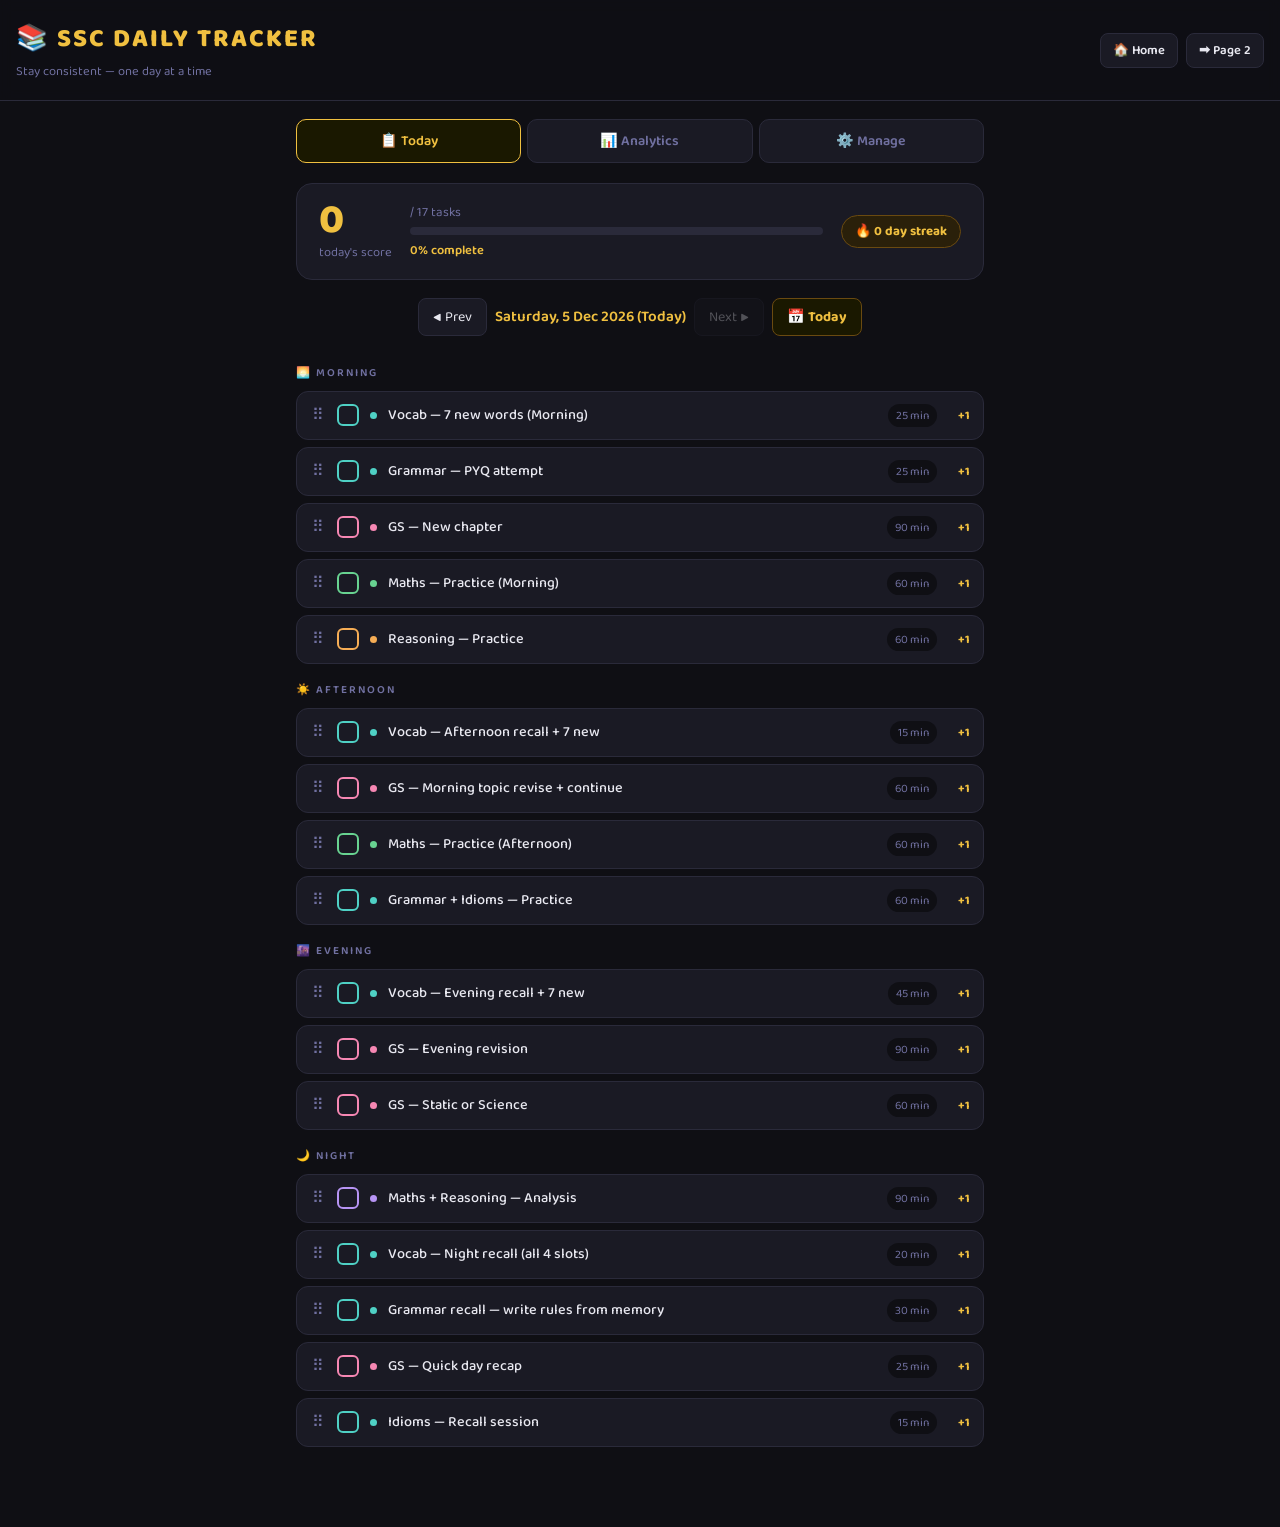
==== index2.html @ 9344d348 "Refactor header to use header-bar class" ====
<!DOCTYPE html>
<html lang="en">
<head>
<meta charset="UTF-8">
<meta name="viewport" content="width=device-width, initial-scale=1.0">
<title>SSC Daily Tracker</title>
<style>
@import url('https://fonts.googleapis.com/css2?family=Baloo+2:wght@400;600;800&display=swap');
:root {
  --bg:#0f0f14; --card:#1a1a24; --border:#2a2a3a;
  --accent:#f0c040; --accent2:#4fd1c5;
  --text:#e8e8f0; --muted:#7070a0;
  --english:#4fd1c5; --gs:#f687b3;
  --maths:#68d391; --reasoning:#f6ad55; --analysis:#b794f4;
  --g0:#161b22; --g1:#0e4429; --g2:#006d32; --g3:#26a641; --g4:#39d353;
}
*{margin:0;padding:0;box-sizing:border-box;}
body{background:var(--bg);color:var(--text);font-family:'Baloo 2',cursive;min-height:100vh;padding:0 0 60px;}

/* ===== HEADER ===== */
.header-bar{
  display:flex;
  justify-content:space-between;
  align-items:center;
  padding:18px 16px;
  border-bottom:1px solid var(--border);
  background:rgba(15,15,20,0.9);
  backdrop-filter:blur(6px);
  position:sticky;
  top:0;
  z-index:100;
}

/* LEFT SIDE */
.header-left h1{
  font-size:1.6rem;
  font-weight:800;
  color:var(--accent);
  letter-spacing:2px;
  text-transform:uppercase;
}

.header-left p{
  color:var(--muted);
  font-size:0.8rem;
  margin-top:2px;
}

/* RIGHT BUTTONS */
.header-right{
  display:flex;
  gap:8px;
}

/* NAV BUTTON */
.nav-btn-top{
  background:var(--card);
  border:1px solid var(--border);
  color:var(--text);
  padding:6px 12px;
  border-radius:8px;
  cursor:pointer;
  font-family:inherit;
  font-size:0.8rem;
  font-weight:600;
  transition:all 0.2s ease;
}

.nav-btn-top:hover{
  border-color:var(--accent);
  color:var(--accent);
  background:#1a1800;
  transform:translateY(-1px);
}

/* ACTIVE FEEL (optional click effect) */
.nav-btn-top:active{
  transform:scale(0.96);
}

/* ===== MOBILE ===== */
@media(max-width:480px){
  .header-bar{
    flex-direction:column;
    align-items:flex-start;
    gap:10px;
  }

  .header-right{
    width:100%;
    justify-content:flex-start;
  }

  .nav-btn-top{
    flex:1;
    text-align:center;
  }
}
/* TABS */
.tabs{display:flex;justify-content:center;gap:6px;padding:18px 16px 0;max-width:720px;margin:0 auto;}
.tab{flex:1;padding:10px 6px;border-radius:10px;border:1px solid var(--border);background:var(--card);
  color:var(--muted);font-family:inherit;font-size:0.88rem;font-weight:600;cursor:pointer;transition:all 0.2s;text-align:center;}
.tab:hover{border-color:var(--muted);color:var(--text);}
.tab.active{background:#1a1800;border-color:var(--accent);color:var(--accent);}

.panel{display:none;max-width:720px;margin:0 auto;padding:20px 16px;}
.panel.active{display:block;}

/* SCORE BAR */
.score-bar{background:var(--card);border:1px solid var(--border);border-radius:16px;
  padding:16px 22px;margin-bottom:18px;display:flex;align-items:center;gap:18px;flex-wrap:wrap;}
.score-big{font-size:2.6rem;font-weight:800;color:var(--accent);line-height:1;}
.score-label{color:var(--muted);font-size:0.8rem;}
.progress-wrap{flex:1;min-width:130px;}
.progress-track{background:var(--border);border-radius:999px;height:8px;overflow:hidden;margin-bottom:5px;}
.progress-fill{height:100%;border-radius:999px;background:linear-gradient(90deg,var(--accent2),var(--accent));transition:width 0.4s;}
.progress-pct{font-size:0.8rem;color:var(--accent);font-weight:600;}
.streak-badge{display:inline-flex;align-items:center;gap:6px;background:#2a200a;border:1px solid #6a4a10;
  color:var(--accent);font-size:0.82rem;font-weight:700;padding:5px 13px;border-radius:999px;}

/* DATE NAV */
.date-nav{display:flex;align-items:center;justify-content:center;gap:8px;margin-bottom:18px;flex-wrap:wrap;}
.nav-btn{background:var(--card);border:1px solid var(--border);color:var(--text);
  padding:7px 14px;border-radius:8px;cursor:pointer;font-family:inherit;font-size:0.88rem;
  transition:all 0.2s;user-select:none;-webkit-user-select:none;}
.nav-btn:hover:not(:disabled){border-color:var(--accent);color:var(--accent);}
.nav-btn:disabled{opacity:0.3;cursor:not-allowed;}
.today-btn{background:#1a1800;border-color:#6a4a10;color:var(--accent);font-weight:700;}
.today-btn:hover{background:#2a2800 !important;}
.date-display{font-size:0.95rem;font-weight:600;min-width:190px;text-align:center;}

/* TASKS */
.tasks-grid{display:flex;flex-direction:column;gap:7px;}
.section-label{font-size:0.7rem;font-weight:600;letter-spacing:2px;text-transform:uppercase;color:var(--muted);padding:10px 0 2px;}
.task-row{background:var(--card);border:1px solid var(--border);border-radius:12px;
  padding:11px 13px;display:flex;align-items:center;gap:11px;transition:border-color 0.2s,background 0.2s;user-select:none;}
.task-row.drag-over{border-color:var(--accent2);background:#0d2020;}
.task-row.dragging{opacity:0.4;border:2px dashed var(--accent);}
.task-row.done{opacity:0.6;}
.task-row.done .task-name{text-decoration:line-through;color:var(--muted);}
.task-row.english.done{background:#0d2d2a;} .task-row.gs.done{background:#2d0d1a;}
.task-row.maths.done{background:#0d2d18;} .task-row.reasoning.done{background:#2d1e0d;}
.task-row.analysis.done{background:#1e0d2d;}

.drag-handle{cursor:grab;color:var(--muted);font-size:1rem;flex-shrink:0;padding:0 2px;}
.task-check{width:22px;height:22px;border-radius:6px;border:2px solid var(--border);
  flex-shrink:0;display:flex;align-items:center;justify-content:center;font-size:13px;cursor:pointer;transition:all 0.2s;}
.task-row.english .task-check{border-color:var(--english);}
.task-row.gs .task-check{border-color:var(--gs);}
.task-row.maths .task-check{border-color:var(--maths);}
.task-row.reasoning .task-check{border-color:var(--reasoning);}
.task-row.analysis .task-check{border-color:var(--analysis);}
.task-row.done .task-check{background:var(--accent);border-color:var(--accent);color:#000;}
.task-dot{width:7px;height:7px;border-radius:50%;flex-shrink:0;}
.task-row.english .task-dot{background:var(--english);}
.task-row.gs .task-dot{background:var(--gs);}
.task-row.maths .task-dot{background:var(--maths);}
.task-row.reasoning .task-dot{background:var(--reasoning);}
.task-row.analysis .task-dot{background:var(--analysis);}
.task-name{flex:1;font-size:0.9rem;font-weight:500;cursor:pointer;}
.task-duration{font-size:0.73rem;color:var(--muted);background:var(--bg);padding:2px 8px;border-radius:999px;flex-shrink:0;}
.task-pts{font-size:0.75rem;font-weight:700;color:var(--accent);flex-shrink:0;min-width:22px;text-align:right;}

/* ANALYTICS */
.analytics-card{background:var(--card);border:1px solid var(--border);border-radius:16px;padding:20px;margin-bottom:18px;}
.analytics-card h3{font-size:0.75rem;letter-spacing:2px;text-transform:uppercase;color:var(--muted);margin-bottom:16px;}
.stat-row{display:flex;gap:10px;flex-wrap:wrap;margin-bottom:18px;}
.stat-pill{background:var(--card);border:1px solid var(--border);border-radius:12px;padding:14px 18px;flex:1;min-width:110px;text-align:center;}
.stat-pill .val{font-size:1.8rem;font-weight:800;color:var(--accent);}
.stat-pill .lbl{font-size:0.72rem;color:var(--muted);margin-top:2px;}
.bar-chart{display:flex;align-items:flex-end;gap:4px;height:120px;overflow-x:auto;padding-bottom:4px;}
.bar-col{display:flex;flex-direction:column;align-items:center;gap:4px;flex-shrink:0;width:26px;}
.bar-fill{width:18px;border-radius:4px 4px 0 0;min-height:4px;position:relative;}
.bar-fill:hover::after{content:attr(data-tip);position:absolute;top:-28px;left:50%;transform:translateX(-50%);
  background:#333;color:#fff;font-size:0.68rem;padding:3px 7px;border-radius:5px;white-space:nowrap;pointer-events:none;z-index:5;}
.bar-label{font-size:0.62rem;color:var(--muted);text-align:center;}
.cal-wrap{overflow-x:auto;padding-bottom:6px;}
.cal-months{display:flex;margin-bottom:4px;min-width:max-content;}
.cal-month-lbl{font-size:0.65rem;color:var(--muted);min-width:34px;}
.cal-grid{display:grid;grid-auto-flow:column;grid-template-rows:repeat(7,14px);gap:3px;width:max-content;}
.cal-cell{width:14px;height:14px;border-radius:3px;cursor:pointer;position:relative;}
.cal-cell:hover::after{content:attr(data-tip);position:absolute;top:-28px;left:50%;transform:translateX(-50%);
  background:#333;color:#fff;font-size:0.68rem;padding:3px 7px;border-radius:5px;white-space:nowrap;pointer-events:none;z-index:10;}
.cal-legend{display:flex;align-items:center;gap:6px;margin-top:8px;}
.cal-legend span{font-size:0.7rem;color:var(--muted);}
.leg-cell{width:12px;height:12px;border-radius:2px;}

/* MANAGE */
.manage-section{margin-bottom:24px;}
.manage-section h3{font-size:0.72rem;letter-spacing:2px;text-transform:uppercase;color:var(--muted);margin-bottom:12px;}
.manage-task-row{background:var(--card);border:1px solid var(--border);border-radius:10px;
  padding:10px 14px;display:flex;align-items:center;gap:10px;margin-bottom:6px;flex-wrap:wrap;}
.cat-badge{font-size:0.68rem;padding:2px 8px;border-radius:999px;font-weight:600;flex-shrink:0;}
.cat-english{background:#0d2d2a;color:var(--english);} .cat-gs{background:#2d0d1a;color:var(--gs);}
.cat-maths{background:#0d2d18;color:var(--maths);} .cat-reasoning{background:#2d1e0d;color:var(--reasoning);}
.cat-analysis{background:#1e0d2d;color:var(--analysis);}
.delete-btn{background:transparent;border:none;color:#804040;cursor:pointer;font-size:0.9rem;padding:2px 5px;border-radius:4px;transition:color 0.2s;flex-shrink:0;}
.delete-btn:hover{color:#f06060;}
.add-form{background:var(--card);border:1px solid var(--border);border-radius:12px;padding:15px;display:flex;flex-direction:column;gap:10px;}
.add-form input,.add-form select{background:var(--bg);border:1px solid var(--border);color:var(--text);padding:8px 11px;border-radius:8px;font-family:inherit;font-size:0.88rem;outline:none;transition:border 0.2s;}
.add-form input:focus,.add-form select:focus{border-color:var(--accent2);}
.add-form input::placeholder{color:var(--muted);}
.add-row{display:flex;gap:9px;flex-wrap:wrap;}
.add-row input{flex:1;min-width:110px;}
.add-submit{background:var(--accent2);border:none;color:#000;padding:8px 18px;border-radius:8px;cursor:pointer;font-family:inherit;font-weight:700;font-size:0.88rem;}
.danger-zone{background:#1a0d0d;border:1px solid #3a1a1a;border-radius:12px;padding:16px;margin-top:12px;}
.danger-zone p{font-size:0.72rem;letter-spacing:2px;text-transform:uppercase;color:#804040;margin-bottom:10px;font-weight:600;}
.reset-btn{background:transparent;border:1px solid #3a1a1a;color:#804040;padding:7px 16px;border-radius:8px;cursor:pointer;font-family:inherit;font-size:0.82rem;transition:all 0.2s;}
.reset-btn:hover{border-color:#f06060;color:#f06060;}

/* MOBILE */
@media(max-width:480px){
  header h1{font-size:1.4rem;}
  .tabs{gap:4px;padding:14px 10px 0;}
  .tab{font-size:0.78rem;padding:8px 4px;}
  .panel{padding:14px 10px;}
  .score-bar{padding:12px 14px;gap:12px;}
  .score-big{font-size:2rem;}
  .date-nav{gap:5px;}
  .nav-btn{padding:6px 10px;font-size:0.78rem;}
  .date-display{font-size:0.82rem;min-width:0;flex:1;}
  .task-row{padding:9px 10px;gap:8px;}
  .task-name{font-size:0.82rem;}
  .task-duration{display:none;}
  .stat-pill{padding:10px 10px;}
  .stat-pill .val{font-size:1.4rem;}
  .analytics-card{padding:14px;}
  .bar-chart{height:90px;}
  .cal-cell{width:11px;height:11px;}
  .cal-grid{gap:2px;}
  .cal-month-lbl{min-width:26px;}
  .add-form input,.add-form select{font-size:0.82rem;}
  .manage-task-row .task-name{font-size:0.82rem;}
}
</style>
</head>
<body>

<header class="header-bar">
  <div class="header-left">
    <h1>📚 SSC Daily Tracker</h1>
    <p>Stay consistent — one day at a time</p>
  </div>

  <div class="header-right">
    <button onclick="window.location.href='index.html'" class="nav-btn-top">🏠 Home</button>
    <button onclick="window.location.href='index2.html'" class="nav-btn-top">➡ Page 2</button>
  </div>
</header>

<div class="tabs" id="tabBar">
  <button class="tab active" data-tab="today">📋 Today</button>
  <button class="tab" data-tab="analytics">📊 Analytics</button>
  <button class="tab" data-tab="manage">⚙️ Manage</button>
</div>

<!-- TODAY -->
<div class="panel active" id="tab-today">
  <div class="score-bar">
    <div>
      <div class="score-big" id="todayScore">0</div>
      <div class="score-label">today's score</div>
    </div>
    <div class="progress-wrap">
      <div style="color:var(--muted);font-size:0.82rem;margin-bottom:4px" id="totalMax">/ 0 tasks</div>
      <div class="progress-track"><div class="progress-fill" id="progressFill" style="width:0%"></div></div>
      <div class="progress-pct" id="progressPct">0% complete</div>
    </div>
    <div class="streak-badge" id="streakBadge">🔥 0 day streak</div>
  </div>

  <div class="date-nav">
    <button class="nav-btn" id="prevBtn">◀ Prev</button>
    <div class="date-display" id="dateDisplay">—</div>
    <button class="nav-btn" id="nextBtn">Next ▶</button>
    <button class="nav-btn today-btn" id="todayBtn">📅 Today</button>
  </div>

  <div class="tasks-grid" id="tasksGrid"></div>
</div>

<!-- ANALYTICS -->
<div class="panel" id="tab-analytics">
  <div class="stat-row" id="statRow"></div>
  <div class="analytics-card">
    <h3>📅 Activity Calendar — Last 6 Months</h3>
    <div class="cal-wrap">
      <div class="cal-months" id="calMonths"></div>
      <div class="cal-grid" id="calGrid"></div>
    </div>
    <div class="cal-legend">
      <span>Less</span>
      <div class="leg-cell" style="background:var(--g0);border:1px solid var(--border)"></div>
      <div class="leg-cell" style="background:var(--g1)"></div>
      <div class="leg-cell" style="background:var(--g2)"></div>
      <div class="leg-cell" style="background:var(--g3)"></div>
      <div class="leg-cell" style="background:var(--g4)"></div>
      <span>More</span>
    </div>
  </div>
  <div class="analytics-card">
    <h3>📈 Daily Score — Last 30 Days</h3>
    <div class="bar-chart" id="barChart"></div>
  </div>
</div>

<!-- MANAGE -->
<div class="panel" id="tab-manage">
  <div class="manage-section">
    <h3>All Tasks</h3>
    <div id="manageTaskList"></div>
  </div>
  <div class="manage-section">
    <h3>Add New Task</h3>
    <div class="add-form">
      <input type="text" id="newTaskName" placeholder="Task name (e.g. Vocab morning 7 words)" />
      <div class="add-row">
        <input type="text" id="newTaskDur" placeholder="Duration (e.g. 25 min)" />
        <select id="newTaskCat">
          <option value="english">🔤 English</option>
          <option value="gs">🌍 GS</option>
          <option value="maths">🔢 Maths</option>
          <option value="reasoning">🧠 Reasoning</option>
          <option value="analysis">📊 Analysis</option>
        </select>
      </div>
      <div class="add-row">
        <select id="newTaskSection">
          <option value="subah">🌅 Morning</option>
          <option value="dopahar">☀️ Afternoon</option>
          <option value="shaam">🌆 Evening</option>
          <option value="raat">🌙 Night</option>
        </select>
        <button class="add-submit" id="addTaskBtn">Add Task</button>
      </div>
    </div>
  </div>
  <div class="danger-zone">
    <p>⚠️ Danger Zone</p>
    <button class="reset-btn" id="resetBtn">🗑️ Delete all data & reset</button>
  </div>
</div>

<script>
// ── DEFAULT DATA ──
const DEFAULT_TASKS = [
  {id:'v1', cat:'english', sec:'subah',   name:'Vocab — 7 new words (Morning)',            dur:'25 min'},
  {id:'g1', cat:'english', sec:'subah',   name:'Grammar — PYQ attempt',                    dur:'25 min'},
  {id:'gs1',cat:'gs',      sec:'subah',   name:'GS — New chapter',                         dur:'90 min'},
  {id:'m1', cat:'maths',   sec:'subah',   name:'Maths — Practice (Morning)',               dur:'60 min'},
  {id:'r1', cat:'reasoning',sec:'subah',  name:'Reasoning — Practice',                     dur:'60 min'},
  {id:'v2', cat:'english', sec:'dopahar', name:'Vocab — Afternoon recall + 7 new',         dur:'15 min'},
  {id:'gs2',cat:'gs',      sec:'dopahar', name:'GS — Morning topic revise + continue',     dur:'60 min'},
  {id:'m2', cat:'maths',   sec:'dopahar', name:'Maths — Practice (Afternoon)',             dur:'60 min'},
  {id:'gi1',cat:'english', sec:'dopahar', name:'Grammar + Idioms — Practice',              dur:'60 min'},
  {id:'v3', cat:'english', sec:'shaam',   name:'Vocab — Evening recall + 7 new',           dur:'45 min'},
  {id:'gs3',cat:'gs',      sec:'shaam',   name:'GS — Evening revision',                    dur:'90 min'},
  {id:'gs4',cat:'gs',      sec:'shaam',   name:'GS — Static or Science',                   dur:'60 min'},
  {id:'an1',cat:'analysis',sec:'raat',    name:'Maths + Reasoning — Analysis',             dur:'90 min'},
  {id:'v4', cat:'english', sec:'raat',    name:'Vocab — Night recall (all 4 slots)',        dur:'20 min'},
  {id:'gr1',cat:'english', sec:'raat',    name:'Grammar recall — write rules from memory', dur:'30 min'},
  {id:'gs5',cat:'gs',      sec:'raat',    name:'GS — Quick day recap',                     dur:'25 min'},
  {id:'idi',cat:'english', sec:'raat',    name:'Idioms — Recall session',                  dur:'15 min'},
];

const SECTIONS = [
  {key:'subah',   label:'🌅 Morning'},
  {key:'dopahar', label:'☀️ Afternoon'},
  {key:'shaam',   label:'🌆 Evening'},
  {key:'raat',    label:'🌙 Night'},
];

const MONTHS = ['Jan','Feb','Mar','Apr','May','Jun','Jul','Aug','Sep','Oct','Nov','Dec'];
const WDAYS  = ['Sunday','Monday','Tuesday','Wednesday','Thursday','Friday','Saturday'];

// ── STATE ──
let currentKey = todayKey();
let store = loadStore();
let activeTab = 'today';
let dragSrc = null;

function todayKey(){
  const d = new Date();
  const y = d.getFullYear();
  const m = String(d.getMonth()+1).padStart(2,'0');
  const day = String(d.getDate()).padStart(2,'0');
  return `${y}-${m}-${day}`;
}
function loadStore(){
  try{
    const s = JSON.parse(localStorage.getItem('ssc_v4')||'{}');
    if(!s.tasks) s.tasks = JSON.parse(JSON.stringify(DEFAULT_TASKS));
    if(!s.days)  s.days  = {};
    return s;
  }catch(e){ return {tasks:JSON.parse(JSON.stringify(DEFAULT_TASKS)),days:{}}; }
}
function save(){ localStorage.setItem('ssc_v4', JSON.stringify(store)); }
function dayData(k){ if(!store.days[k]) store.days[k]={}; return store.days[k]; }
function calcScore(k){ const d=dayData(k); return store.tasks.filter(t=>d[t.id]).length; }
function calcMax(){ return store.tasks.length; }
function calcStreak(){
  let s=0, k=todayKey();
  for(let i=0;i<365;i++){
    if(calcScore(k)>0){s++; k=addDays(k,-1);}else break;
  }
  return s;
}
function fmtDate(k){
  const d=new Date(k+'T00:00:00');
  return `${WDAYS[d.getDay()]}, ${d.getDate()} ${MONTHS[d.getMonth()]} ${d.getFullYear()}${k===todayKey()?' (Today)':''}`;
}
function shortDate(k){
  const d=new Date(k+'T00:00:00');
  return `${d.getDate()} ${MONTHS[d.getMonth()]}`;
}

// ── TABS ──
function switchTab(name){
  activeTab = name;
  document.querySelectorAll('.tab').forEach(t => t.classList.toggle('active', t.dataset.tab===name));
  document.querySelectorAll('.panel').forEach(p => p.classList.remove('active'));
  document.getElementById('tab-'+name).classList.add('active');
  if(name==='analytics') renderAnalytics();
  if(name==='manage')    renderManage();
}

// ── TODAY ──
function addDays(key, delta){
  const [y,m,d] = key.split('-').map(Number);
  const dt = new Date(y, m-1, d+delta);
  const ny = dt.getFullYear();
  const nm = String(dt.getMonth()+1).padStart(2,'0');
  const nd = String(dt.getDate()).padStart(2,'0');
  return `${ny}-${nm}-${nd}`;
}
function goDay(delta){
  const nk = addDays(currentKey, delta);
  if(nk > todayKey()) return;
  currentKey = nk;
  renderToday();
}

function toggleTask(id){
  const d = dayData(currentKey);
  d[id] = !d[id];
  save();
  renderToday();
}

function renderToday(){
  const isToday = currentKey === todayKey();

  // date display
  const dd = document.getElementById('dateDisplay');
  dd.textContent = fmtDate(currentKey);
  dd.style.color = isToday ? 'var(--accent)' : 'var(--accent2)';

  // score
  const score = calcScore(currentKey);
  const total = calcMax();
  const pct   = total ? Math.round(score/total*100) : 0;
  document.getElementById('todayScore').textContent   = score;
  document.getElementById('totalMax').textContent     = `/ ${total} tasks`;
  document.getElementById('progressFill').style.width = pct+'%';
  document.getElementById('progressPct').textContent  = pct+'% complete';
  document.getElementById('streakBadge').textContent  = `🔥 ${calcStreak()} day streak`;

  // next button state
  const nb = document.getElementById('nextBtn');
  nb.disabled = isToday;

  // tasks
  const grid = document.getElementById('tasksGrid');
  grid.innerHTML = '';
  const day = dayData(currentKey);

  SECTIONS.forEach(sec => {
    const tasks = store.tasks.filter(t => t.sec === sec.key);
    if(!tasks.length) return;

    const lbl = document.createElement('div');
    lbl.className = 'section-label';
    lbl.textContent = sec.label;
    grid.appendChild(lbl);

    tasks.forEach(task => {
      const done = !!day[task.id];
      const row  = document.createElement('div');
      row.className = `task-row ${task.cat}${done?' done':''}`;
      row.dataset.id = task.id;

      // drag handle (only element that is draggable)
      const handle = document.createElement('span');
      handle.className = 'drag-handle';
      handle.textContent = '⠿';
      handle.title = 'Drag to reorder';
      handle.draggable = true;
      handle.addEventListener('dragstart', e => {
        e.stopPropagation();
        dragSrc = task.id;
        e.dataTransfer.effectAllowed = 'move';
        setTimeout(() => row.classList.add('dragging'), 0);
      });
      handle.addEventListener('dragend', () => {
        row.classList.remove('dragging');
        document.querySelectorAll('.task-row').forEach(r => r.classList.remove('drag-over'));
      });

      row.addEventListener('dragover', e => {
        e.preventDefault();
        if(task.id !== dragSrc){
          document.querySelectorAll('.task-row').forEach(r => r.classList.remove('drag-over'));
          row.classList.add('drag-over');
        }
      });
      row.addEventListener('drop', e => {
        e.preventDefault();
        row.classList.remove('drag-over');
        if(!dragSrc || dragSrc===task.id) return;
        const si = store.tasks.findIndex(t=>t.id===dragSrc);
        const ti = store.tasks.findIndex(t=>t.id===task.id);
        const [m] = store.tasks.splice(si,1);
        store.tasks.splice(ti,0,m);
        dragSrc = null;
        save();
        renderToday();
      });

      // check
      const check = document.createElement('div');
      check.className = 'task-check';
      check.textContent = done ? '✓' : '';
      check.addEventListener('click', () => toggleTask(task.id));

      // dot
      const dot = document.createElement('div');
      dot.className = 'task-dot';

      // name
      const name = document.createElement('div');
      name.className = 'task-name';
      name.textContent = task.name;
      name.addEventListener('click', () => toggleTask(task.id));

      // duration
      const dur = document.createElement('div');
      dur.className = 'task-duration';
      dur.textContent = task.dur;

      // pts
      const pts = document.createElement('div');
      pts.className = 'task-pts';
      pts.textContent = '+1';

      row.append(handle, check, dot, name, dur, pts);
      grid.appendChild(row);
    });
  });
}

// ── ANALYTICS ──
function calColor(s,max){ if(!s) return 'var(--g0)'; const p=s/max; return p<.25?'var(--g1)':p<.5?'var(--g2)':p<.75?'var(--g3)':'var(--g4)'; }
function barColor(s,max){ if(!s) return 'var(--border)'; const p=s/max; return p<.4?'#f687b3':p<.7?'#f6ad55':'#39d353'; }

function renderAnalytics(){
  const max = calcMax();
  const keys = Object.keys(store.days).sort();
  const scores = keys.map(k=>calcScore(k)).filter(s=>s>0);
  const totalDays = scores.length;
  const best = scores.length ? Math.max(...scores) : 0;
  const avg  = scores.length ? Math.round(scores.reduce((a,b)=>a+b,0)/scores.length) : 0;

  document.getElementById('statRow').innerHTML = `
    <div class="stat-pill"><div class="val">${calcStreak()}</div><div class="lbl">Day Streak 🔥</div></div>
    <div class="stat-pill"><div class="val">${totalDays}</div><div class="lbl">Days Active</div></div>
    <div class="stat-pill"><div class="val">${best}</div><div class="lbl">Best Score</div></div>
    <div class="stat-pill"><div class="val">${avg}</div><div class="lbl">Avg Score</div></div>
  `;

  // Calendar
  const calGrid   = document.getElementById('calGrid');
  const calMonths = document.getElementById('calMonths');
  calGrid.innerHTML = ''; calMonths.innerHTML = '';

  const end   = new Date(todayKey()+'T00:00:00');
  const start = new Date(end);
  start.setDate(start.getDate()-181);
  while(start.getDay()!==0) start.setDate(start.getDate()-1);

  const cells=[];
  const cur=new Date(start);
  while(cur<=end){ cells.push(cur.toISOString().slice(0,10)); cur.setDate(cur.getDate()+1); }
  while(cur.getDay()!==0){ cells.push(cur.toISOString().slice(0,10)); cur.setDate(cur.getDate()+1); }

  // month labels
  let lastM=-1, weekIdx=0;
  for(let i=0;i<cells.length;i++){
    if(i%7===0){
      const d=new Date(cells[i]+'T00:00:00');
      if(d.getMonth()!==lastM){
        lastM=d.getMonth();
        const lbl=document.createElement('div');
        lbl.className='cal-month-lbl';
        lbl.textContent=MONTHS[d.getMonth()];
        calMonths.appendChild(lbl);
      } else {
        const spacer=document.createElement('div');
        spacer.className='cal-month-lbl';
        calMonths.appendChild(spacer);
      }
      weekIdx++;
    }
  }

  cells.forEach(dk=>{
    const future = dk>todayKey();
    const s = calcScore(dk);
    const cell = document.createElement('div');
    cell.className='cal-cell';
    cell.style.background = future?'transparent':calColor(s,max);
    if(future) cell.style.border='1px dashed #222';
    cell.setAttribute('data-tip', future?'Future':`${shortDate(dk)}: ${s}/${max}`);
    if(!future) cell.addEventListener('click',()=>{ currentKey=dk; switchTab('today'); });
    calGrid.appendChild(cell);
  });

  // Bar chart
  const barChart = document.getElementById('barChart');
  barChart.innerHTML='';
  const today=new Date(todayKey()+'T00:00:00');
  for(let i=29;i>=0;i--){
    const d=new Date(today); d.setDate(d.getDate()-i);
    const dk=d.toISOString().slice(0,10);
    const s=calcScore(dk);
    const h=max?Math.max(4,Math.round((s/max)*110)):4;
    const isT=dk===todayKey();
    const col=document.createElement('div');
    col.className='bar-col';
    const bar=document.createElement('div');
    bar.className='bar-fill';
    bar.style.height=h+'px';
    bar.style.background=isT?'var(--accent)':barColor(s,max);
    if(isT) bar.style.boxShadow='0 0 8px var(--accent)';
    bar.setAttribute('data-tip',`${shortDate(dk)}: ${s}/${max}`);
    const lbl=document.createElement('div');
    lbl.className='bar-label';
    lbl.style.color=isT?'var(--accent)':'var(--muted)';
    lbl.textContent=isT?'•':['S','M','T','W','T','F','S'][d.getDay()];
    col.append(bar,lbl);
    barChart.appendChild(col);
  }
}

// ── MANAGE ──
function deleteTask(id){
  if(!confirm('Delete this task?')) return;
  store.tasks = store.tasks.filter(t=>t.id!==id);
  save(); renderManage(); renderToday();
}

function renderManage(){
  const list = document.getElementById('manageTaskList');
  list.innerHTML='';
  const catLabels={english:'English',gs:'GS',maths:'Maths',reasoning:'Reasoning',analysis:'Analysis'};
  SECTIONS.forEach(sec=>{
    const tasks=store.tasks.filter(t=>t.sec===sec.key);
    if(!tasks.length) return;
    const hdr=document.createElement('div');
    hdr.style.cssText='font-size:0.7rem;letter-spacing:2px;text-transform:uppercase;color:var(--muted);padding:10px 0 5px;font-weight:600;';
    hdr.textContent=sec.label;
    list.appendChild(hdr);
    tasks.forEach(task=>{
      const row=document.createElement('div');
      row.className='manage-task-row';
      const dot=document.createElement('div');
      dot.style.cssText=`width:8px;height:8px;border-radius:50%;flex-shrink:0;background:var(--${task.cat});`;
      const nm=document.createElement('div');
      nm.style.cssText='flex:1;font-size:0.88rem;';
      nm.textContent=task.name;
      const dur=document.createElement('div');
      dur.className='task-duration';
      dur.textContent=task.dur;
      const badge=document.createElement('span');
      badge.className=`cat-badge cat-${task.cat}`;
      badge.textContent=catLabels[task.cat];
      const del=document.createElement('button');
      del.className='delete-btn';
      del.textContent='✕';
      del.addEventListener('click',()=>deleteTask(task.id));
      row.append(dot,nm,dur,badge,del);
      list.appendChild(row);
    });
  });
}

// ── INIT — wire ALL buttons here, once, never again ──
document.getElementById('tabBar').addEventListener('click', e=>{
  const t=e.target.closest('.tab');
  if(t) switchTab(t.dataset.tab);
});

document.getElementById('prevBtn').addEventListener('click', () => goDay(-1));
document.getElementById('nextBtn').addEventListener('click', () => goDay(1));
document.getElementById('todayBtn').addEventListener('click', () => { currentKey=todayKey(); renderToday(); });

document.getElementById('addTaskBtn').addEventListener('click', ()=>{
  const name=document.getElementById('newTaskName').value.trim();
  if(!name){alert('Please enter a task name!');return;}
  store.tasks.push({
    id:'custom_'+Date.now(), name,
    dur:document.getElementById('newTaskDur').value.trim()||'—',
    cat:document.getElementById('newTaskCat').value,
    sec:document.getElementById('newTaskSection').value,
  });
  document.getElementById('newTaskName').value='';
  document.getElementById('newTaskDur').value='';
  save(); renderManage();
});

document.getElementById('resetBtn').addEventListener('click', ()=>{
  if(confirm('Are you sure? This cannot be undone.')){
    localStorage.removeItem('ssc_v4');
    store=loadStore(); currentKey=todayKey();
    renderToday(); renderManage();
  }
});

renderToday();
</script>
</body>
</html>
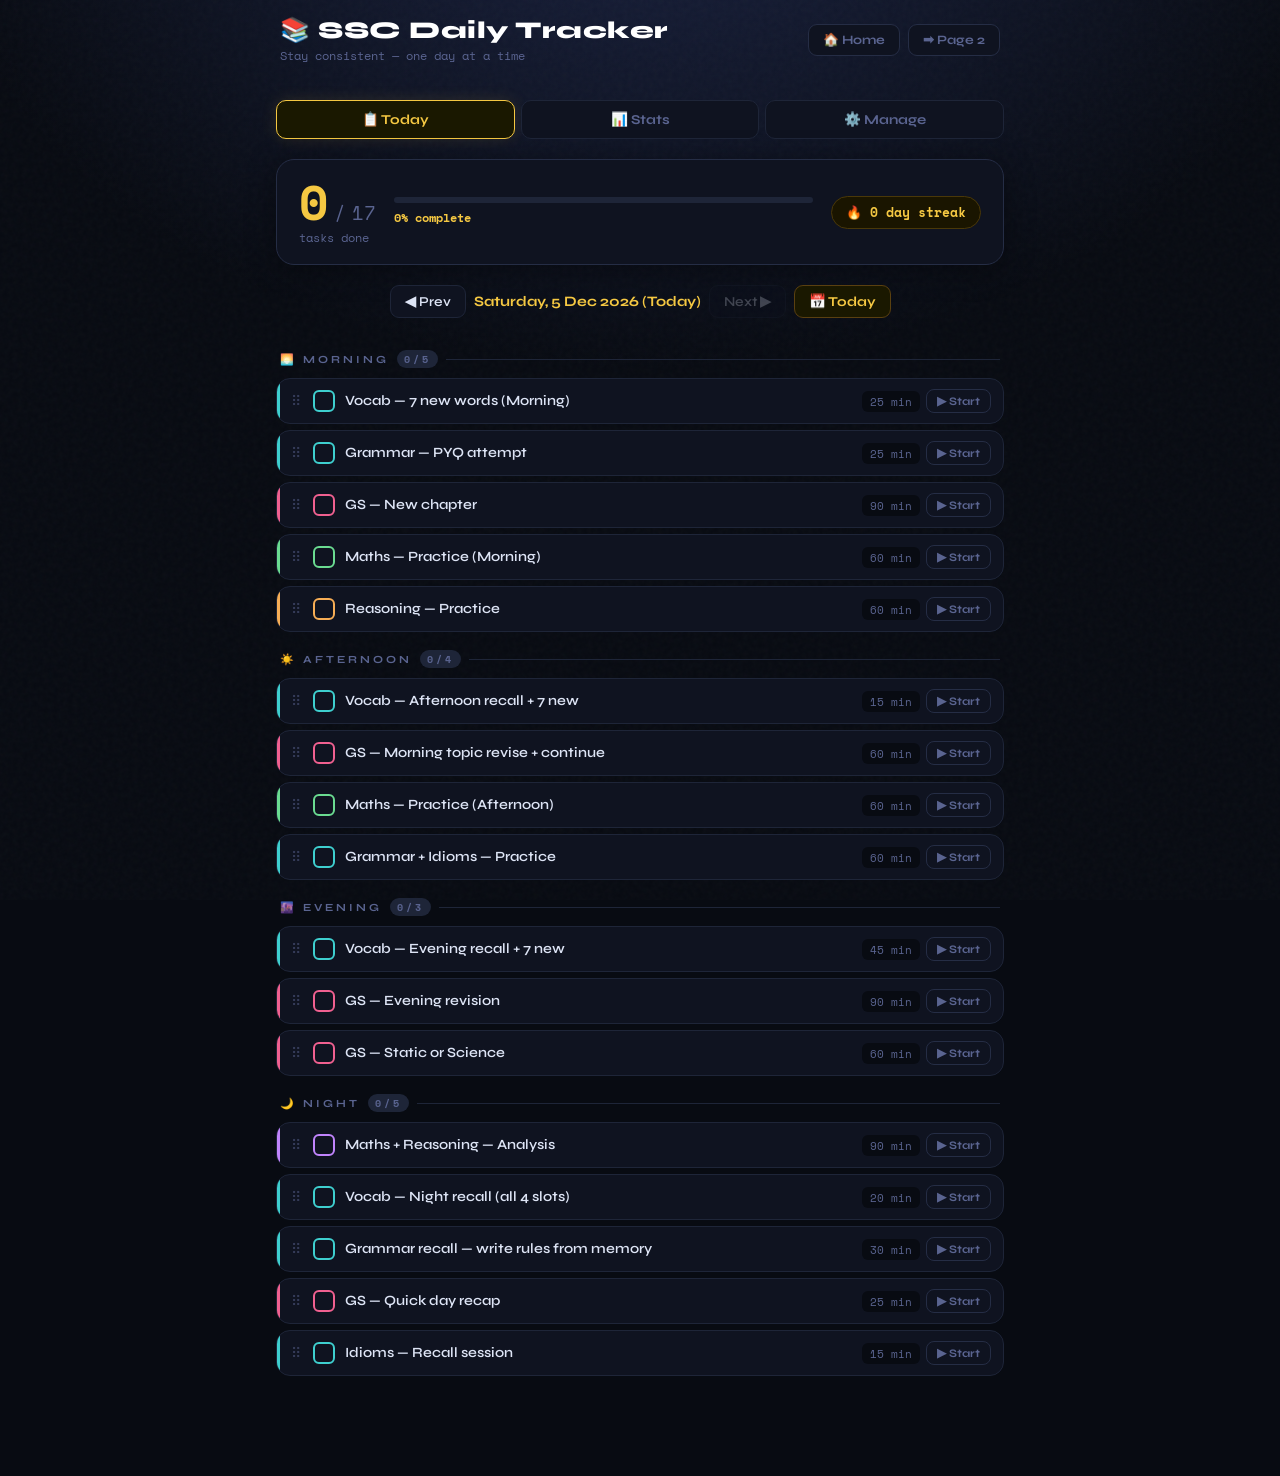
==== commit d612f8a5: "Update index2.html" ====
--- a/index2.html
+++ b/index2.html
@@ -3,245 +3,365 @@
 <head>
 <meta charset="UTF-8">
 <meta name="viewport" content="width=device-width, initial-scale=1.0">
-<title>SSC Daily Tracker</title>
+<title>SSC Daily Tracker v5</title>
+<link href="https://fonts.googleapis.com/css2?family=Syne:wght@400;600;700;800&family=Space+Mono:wght@400;700&display=swap" rel="stylesheet">
 <style>
-@import url('https://fonts.googleapis.com/css2?family=Baloo+2:wght@400;600;800&display=swap');
 :root {
-  --bg:#0f0f14; --card:#1a1a24; --border:#2a2a3a;
-  --accent:#f0c040; --accent2:#4fd1c5;
-  --text:#e8e8f0; --muted:#7070a0;
-  --english:#4fd1c5; --gs:#f687b3;
-  --maths:#68d391; --reasoning:#f6ad55; --analysis:#b794f4;
-  --g0:#161b22; --g1:#0e4429; --g2:#006d32; --g3:#26a641; --g4:#39d353;
+  --bg:#080b12; --card:#0f1320; --card2:#141828;
+  --border:#1e2538; --border2:#252d45;
+  --accent:#f5c842; --accent2:#3ecfcf; --accent3:#f06090;
+  --text:#dde4f5; --muted:#5a6490;
+  --english:#3ecfcf; --gs:#f06090;
+  --maths:#6adb91; --reasoning:#f6ad55; --analysis:#c084fc;
+  --g0:#0d1117; --g1:#0e4429; --g2:#006d32; --g3:#26a641; --g4:#39d353;
+  --radius:14px;
 }
 *{margin:0;padding:0;box-sizing:border-box;}
-body{background:var(--bg);color:var(--text);font-family:'Baloo 2',cursive;min-height:100vh;padding:0 0 60px;}
-
-/* ===== HEADER ===== */
-.header-bar{
-  display:flex;
-  justify-content:space-between;
-  align-items:center;
-  padding:18px 16px;
-  border-bottom:1px solid var(--border);
-  background:rgba(15,15,20,0.9);
-  backdrop-filter:blur(6px);
-  position:sticky;
-  top:0;
-  z-index:100;
-}
-
-/* LEFT SIDE */
-.header-left h1{
-  font-size:1.6rem;
-  font-weight:800;
-  color:var(--accent);
-  letter-spacing:2px;
-  text-transform:uppercase;
-}
-
-.header-left p{
-  color:var(--muted);
-  font-size:0.8rem;
-  margin-top:2px;
-}
-
-/* RIGHT BUTTONS */
-.header-right{
-  display:flex;
-  gap:8px;
-}
-
-/* NAV BUTTON */
-.nav-btn-top{
-  background:var(--card);
-  border:1px solid var(--border);
-  color:var(--text);
-  padding:6px 12px;
-  border-radius:8px;
-  cursor:pointer;
-  font-family:inherit;
-  font-size:0.8rem;
-  font-weight:600;
-  transition:all 0.2s ease;
-}
-
-.nav-btn-top:hover{
-  border-color:var(--accent);
-  color:var(--accent);
-  background:#1a1800;
-  transform:translateY(-1px);
-}
-
-/* ACTIVE FEEL (optional click effect) */
-.nav-btn-top:active{
-  transform:scale(0.96);
-}
-
-/* ===== MOBILE ===== */
-@media(max-width:480px){
-  .header-bar{
-    flex-direction:column;
-    align-items:flex-start;
-    gap:10px;
-  }
-
-  .header-right{
-    width:100%;
-    justify-content:flex-start;
-  }
-
-  .nav-btn-top{
-    flex:1;
-    text-align:center;
-  }
-}
+html{scroll-behavior:smooth;}
+body{background:var(--bg);color:var(--text);font-family:'Syne',sans-serif;min-height:100vh;padding-bottom:80px;
+  background-image:radial-gradient(ellipse 80% 50% at 50% -10%, #1a2240 0%, transparent 70%);}
+
+/* NOISE TEXTURE */
+body::before{content:'';position:fixed;inset:0;opacity:.03;pointer-events:none;z-index:0;
+  background-image:url("data:image/svg+xml,%3Csvg viewBox='0 0 200 200' xmlns='http://www.w3.org/2000/svg'%3E%3Cfilter id='n'%3E%3CfeTurbulence type='fractalNoise' baseFrequency='0.9' numOctaves='4'/%3E%3C/filter%3E%3Crect width='100%25' height='100%25' filter='url(%23n)'/%3E%3C/svg%3E");}
+
+/* HEADER */
+.header-bar{display:flex;align-items:center;justify-content:space-between;gap:12px;
+  padding:16px 20px;max-width:760px;margin:0 auto;position:relative;z-index:1;}
+.header-left h1{font-size:1.5rem;font-weight:800;color:#fff;letter-spacing:0.5px;}
+.header-left p{color:var(--muted);font-size:0.75rem;margin-top:2px;font-family:'Space Mono',monospace;}
+.header-right{display:flex;gap:8px;flex-shrink:0;}
+.nav-btn-top{background:var(--card);border:1px solid var(--border2);color:var(--muted);
+  padding:7px 14px;border-radius:9px;cursor:pointer;font-family:'Syne',sans-serif;
+  font-size:0.8rem;font-weight:700;transition:all 0.2s;white-space:nowrap;}
+.nav-btn-top:hover{border-color:var(--accent);color:var(--accent);}
+
 /* TABS */
-.tabs{display:flex;justify-content:center;gap:6px;padding:18px 16px 0;max-width:720px;margin:0 auto;}
+.tabs{display:flex;justify-content:center;gap:6px;padding:20px 16px 0;max-width:760px;margin:0 auto;position:relative;z-index:1;}
 .tab{flex:1;padding:10px 6px;border-radius:10px;border:1px solid var(--border);background:var(--card);
-  color:var(--muted);font-family:inherit;font-size:0.88rem;font-weight:600;cursor:pointer;transition:all 0.2s;text-align:center;}
-.tab:hover{border-color:var(--muted);color:var(--text);}
-.tab.active{background:#1a1800;border-color:var(--accent);color:var(--accent);}
-
-.panel{display:none;max-width:720px;margin:0 auto;padding:20px 16px;}
+  color:var(--muted);font-family:'Syne',sans-serif;font-size:0.85rem;font-weight:700;cursor:pointer;transition:all 0.25s;text-align:center;}
+.tab:hover{border-color:var(--border2);color:var(--text);}
+.tab.active{background:#1a1800;border-color:var(--accent);color:var(--accent);box-shadow:0 0 16px rgba(245,200,66,0.12);}
+
+.panel{display:none;max-width:760px;margin:0 auto;padding:20px 16px;position:relative;z-index:1;}
 .panel.active{display:block;}
 
 /* SCORE BAR */
-.score-bar{background:var(--card);border:1px solid var(--border);border-radius:16px;
-  padding:16px 22px;margin-bottom:18px;display:flex;align-items:center;gap:18px;flex-wrap:wrap;}
-.score-big{font-size:2.6rem;font-weight:800;color:var(--accent);line-height:1;}
-.score-label{color:var(--muted);font-size:0.8rem;}
+.score-bar{background:var(--card);border:1px solid var(--border2);border-radius:18px;
+  padding:18px 22px;margin-bottom:20px;display:flex;align-items:center;gap:18px;flex-wrap:wrap;
+  box-shadow:0 4px 30px rgba(0,0,0,0.4);}
+.score-left{display:flex;align-items:baseline;gap:6px;}
+.score-big{font-size:3rem;font-weight:800;color:var(--accent);line-height:1;font-family:'Space Mono',monospace;}
+.score-sep{font-size:1.2rem;color:var(--muted);font-family:'Space Mono',monospace;}
+.score-total{font-size:1.2rem;color:var(--muted);font-family:'Space Mono',monospace;}
 .progress-wrap{flex:1;min-width:130px;}
-.progress-track{background:var(--border);border-radius:999px;height:8px;overflow:hidden;margin-bottom:5px;}
-.progress-fill{height:100%;border-radius:999px;background:linear-gradient(90deg,var(--accent2),var(--accent));transition:width 0.4s;}
-.progress-pct{font-size:0.8rem;color:var(--accent);font-weight:600;}
-.streak-badge{display:inline-flex;align-items:center;gap:6px;background:#2a200a;border:1px solid #6a4a10;
-  color:var(--accent);font-size:0.82rem;font-weight:700;padding:5px 13px;border-radius:999px;}
+.progress-track{background:var(--border);border-radius:999px;height:6px;overflow:hidden;margin-bottom:5px;}
+.progress-fill{height:100%;border-radius:999px;background:linear-gradient(90deg,var(--accent2),var(--accent));transition:width 0.5s cubic-bezier(0.4,0,0.2,1);}
+.progress-pct{font-size:0.78rem;color:var(--accent);font-weight:700;font-family:'Space Mono',monospace;}
+.streak-badge{display:inline-flex;align-items:center;gap:6px;background:#1a1500;border:1px solid #4a3808;
+  color:var(--accent);font-size:0.8rem;font-weight:700;padding:6px 14px;border-radius:999px;
+  font-family:'Space Mono',monospace;}
+
+/* FOCUS TIMER BAR (global active timer) */
+#globalTimerBar{display:none;position:fixed;top:0;left:0;right:0;z-index:100;
+  background:linear-gradient(135deg,#1a1200,#0d1a1a);border-bottom:1px solid var(--accent2);
+  padding:10px 16px;align-items:center;gap:12px;flex-wrap:wrap;}
+#globalTimerBar.show{display:flex;}
+#gTimerName{flex:1;font-size:0.82rem;font-weight:700;color:var(--accent2);
+  white-space:nowrap;overflow:hidden;text-overflow:ellipsis;max-width:240px;}
+#gTimerClock{font-family:'Space Mono',monospace;font-size:1.3rem;font-weight:700;color:var(--accent);
+  background:#0d0d00;padding:4px 14px;border-radius:8px;min-width:76px;text-align:center;}
+#gTimerProgress{flex:2;min-width:80px;height:5px;background:var(--border);border-radius:999px;overflow:hidden;}
+#gTimerProgressFill{height:100%;background:linear-gradient(90deg,var(--accent2),var(--accent));
+  border-radius:999px;transition:width 0.5s linear;width:0%;}
+.gtimer-btn{border:none;cursor:pointer;border-radius:8px;font-family:'Syne',sans-serif;
+  font-weight:700;font-size:0.75rem;padding:5px 12px;transition:all 0.2s;}
+#gPauseBtn{background:#2a2000;color:var(--accent);border:1px solid #4a3808;}
+#gPauseBtn:hover{background:#3a2e00;}
+#gStopBtn{background:#2a0d0d;color:#f06060;border:1px solid #4a1a1a;}
+#gStopBtn:hover{background:#3a1a1a;}
+#gDoneBtn{background:var(--accent);color:#000;display:none;}
+#gDoneBtn:hover{background:#ffe066;}
 
 /* DATE NAV */
-.date-nav{display:flex;align-items:center;justify-content:center;gap:8px;margin-bottom:18px;flex-wrap:wrap;}
+.date-nav{display:flex;align-items:center;justify-content:center;gap:8px;margin-bottom:20px;flex-wrap:wrap;}
 .nav-btn{background:var(--card);border:1px solid var(--border);color:var(--text);
-  padding:7px 14px;border-radius:8px;cursor:pointer;font-family:inherit;font-size:0.88rem;
-  transition:all 0.2s;user-select:none;-webkit-user-select:none;}
+  padding:7px 14px;border-radius:9px;cursor:pointer;font-family:'Syne',sans-serif;font-size:0.85rem;font-weight:600;
+  transition:all 0.2s;user-select:none;}
 .nav-btn:hover:not(:disabled){border-color:var(--accent);color:var(--accent);}
-.nav-btn:disabled{opacity:0.3;cursor:not-allowed;}
-.today-btn{background:#1a1800;border-color:#6a4a10;color:var(--accent);font-weight:700;}
-.today-btn:hover{background:#2a2800 !important;}
-.date-display{font-size:0.95rem;font-weight:600;min-width:190px;text-align:center;}
+.nav-btn:disabled{opacity:0.25;cursor:not-allowed;}
+.today-btn{background:#1a1800;border-color:#5a4010;color:var(--accent);font-weight:700;}
+.today-btn:hover:not(:disabled){background:#2a2200 !important;}
+.date-display{font-size:0.9rem;font-weight:700;min-width:200px;text-align:center;}
 
 /* TASKS */
-.tasks-grid{display:flex;flex-direction:column;gap:7px;}
-.section-label{font-size:0.7rem;font-weight:600;letter-spacing:2px;text-transform:uppercase;color:var(--muted);padding:10px 0 2px;}
-.task-row{background:var(--card);border:1px solid var(--border);border-radius:12px;
-  padding:11px 13px;display:flex;align-items:center;gap:11px;transition:border-color 0.2s,background 0.2s;user-select:none;}
-.task-row.drag-over{border-color:var(--accent2);background:#0d2020;}
-.task-row.dragging{opacity:0.4;border:2px dashed var(--accent);}
-.task-row.done{opacity:0.6;}
+.tasks-grid{display:flex;flex-direction:column;gap:6px;}
+.section-label{font-size:0.68rem;font-weight:700;letter-spacing:3px;text-transform:uppercase;color:var(--muted);
+  padding:12px 4px 4px;display:flex;align-items:center;gap:8px;}
+.section-label::after{content:'';flex:1;height:1px;background:var(--border);}
+.section-count{background:var(--border);color:var(--muted);font-family:'Space Mono',monospace;
+  font-size:0.65rem;padding:1px 7px;border-radius:99px;}
+
+.task-row{background:var(--card);border:1px solid var(--border);border-radius:var(--radius);
+  padding:10px 12px;display:flex;align-items:center;gap:10px;transition:all 0.2s;user-select:none;
+  position:relative;overflow:hidden;}
+.task-row::before{content:'';position:absolute;left:0;top:0;bottom:0;width:3px;border-radius:3px 0 0 3px;}
+.task-row.english::before{background:var(--english);}
+.task-row.gs::before{background:var(--gs);}
+.task-row.maths::before{background:var(--maths);}
+.task-row.reasoning::before{background:var(--reasoning);}
+.task-row.analysis::before{background:var(--analysis);}
+.task-row.done{opacity:0.55;}
 .task-row.done .task-name{text-decoration:line-through;color:var(--muted);}
-.task-row.english.done{background:#0d2d2a;} .task-row.gs.done{background:#2d0d1a;}
-.task-row.maths.done{background:#0d2d18;} .task-row.reasoning.done{background:#2d1e0d;}
-.task-row.analysis.done{background:#1e0d2d;}
-
-.drag-handle{cursor:grab;color:var(--muted);font-size:1rem;flex-shrink:0;padding:0 2px;}
-.task-check{width:22px;height:22px;border-radius:6px;border:2px solid var(--border);
-  flex-shrink:0;display:flex;align-items:center;justify-content:center;font-size:13px;cursor:pointer;transition:all 0.2s;}
+.task-row.english.done{background:#0a2020;}
+.task-row.gs.done{background:#200d14;}
+.task-row.maths.done{background:#0a2016;}
+.task-row.reasoning.done{background:#20180a;}
+.task-row.analysis.done{background:#160a20;}
+.task-row.active-timer{border-color:var(--accent2);box-shadow:0 0 0 1px var(--accent2),0 0 18px rgba(62,207,207,0.12);}
+.task-row.dragging{opacity:0.35;border:2px dashed var(--accent);}
+.task-row.drag-over{border-color:var(--accent2);background:#0d1e1e;}
+
+.drag-handle{cursor:grab;color:var(--muted);font-size:0.9rem;flex-shrink:0;padding:0 2px;opacity:0.5;}
+.drag-handle:hover{opacity:1;}
+
+.task-check{width:22px;height:22px;border-radius:6px;border:2px solid var(--border2);
+  flex-shrink:0;display:flex;align-items:center;justify-content:center;font-size:12px;cursor:pointer;transition:all 0.2s;}
 .task-row.english .task-check{border-color:var(--english);}
 .task-row.gs .task-check{border-color:var(--gs);}
 .task-row.maths .task-check{border-color:var(--maths);}
 .task-row.reasoning .task-check{border-color:var(--reasoning);}
 .task-row.analysis .task-check{border-color:var(--analysis);}
-.task-row.done .task-check{background:var(--accent);border-color:var(--accent);color:#000;}
-.task-dot{width:7px;height:7px;border-radius:50%;flex-shrink:0;}
-.task-row.english .task-dot{background:var(--english);}
-.task-row.gs .task-dot{background:var(--gs);}
-.task-row.maths .task-dot{background:var(--maths);}
-.task-row.reasoning .task-dot{background:var(--reasoning);}
-.task-row.analysis .task-dot{background:var(--analysis);}
-.task-name{flex:1;font-size:0.9rem;font-weight:500;cursor:pointer;}
-.task-duration{font-size:0.73rem;color:var(--muted);background:var(--bg);padding:2px 8px;border-radius:999px;flex-shrink:0;}
-.task-pts{font-size:0.75rem;font-weight:700;color:var(--accent);flex-shrink:0;min-width:22px;text-align:right;}
+.task-row.done .task-check{background:var(--accent);border-color:var(--accent);color:#000;font-size:13px;}
+
+.task-name{flex:1;font-size:0.88rem;font-weight:600;cursor:pointer;line-height:1.3;}
+
+/* TIMER SECTION IN TASK */
+.task-timer-area{display:flex;align-items:center;gap:6px;flex-shrink:0;}
+.task-dur-badge{font-family:'Space Mono',monospace;font-size:0.7rem;color:var(--muted);
+  background:var(--bg);padding:2px 8px;border-radius:6px;flex-shrink:0;}
+.start-btn{display:inline-flex;align-items:center;gap:4px;background:transparent;
+  border:1px solid var(--border2);color:var(--muted);padding:4px 10px;border-radius:8px;
+  cursor:pointer;font-family:'Syne',sans-serif;font-size:0.72rem;font-weight:700;
+  transition:all 0.2s;flex-shrink:0;white-space:nowrap;}
+.start-btn:hover{border-color:var(--accent2);color:var(--accent2);}
+.start-btn.running{border-color:var(--accent2);color:var(--accent2);background:rgba(62,207,207,0.08);}
+.start-btn.paused{border-color:var(--accent);color:var(--accent);background:rgba(245,200,66,0.06);}
+.task-timer-display{font-family:'Space Mono',monospace;font-size:0.78rem;font-weight:700;
+  color:var(--accent2);min-width:42px;text-align:right;display:none;}
+.task-timer-display.show{display:block;}
+.task-pts{font-size:0.72rem;font-weight:700;color:var(--accent);flex-shrink:0;min-width:20px;
+  text-align:right;font-family:'Space Mono',monospace;}
+
+/* TOAST */
+.toast{position:fixed;bottom:24px;left:50%;transform:translateX(-50%) translateY(20px);
+  background:#1a2a1a;border:1px solid #3a5a3a;color:#6adb91;font-family:'Space Mono',monospace;
+  font-size:0.78rem;padding:10px 20px;border-radius:10px;z-index:200;opacity:0;transition:all 0.3s;
+  white-space:nowrap;pointer-events:none;}
+.toast.show{opacity:1;transform:translateX(-50%) translateY(0);}
+.toast.warn{background:#2a1a0a;border-color:#5a3810;color:var(--accent);}
 
 /* ANALYTICS */
-.analytics-card{background:var(--card);border:1px solid var(--border);border-radius:16px;padding:20px;margin-bottom:18px;}
-.analytics-card h3{font-size:0.75rem;letter-spacing:2px;text-transform:uppercase;color:var(--muted);margin-bottom:16px;}
+.analytics-card{background:var(--card);border:1px solid var(--border);border-radius:18px;padding:20px;margin-bottom:18px;
+  box-shadow:0 4px 20px rgba(0,0,0,0.3);}
+.analytics-card h3{font-size:0.68rem;letter-spacing:3px;text-transform:uppercase;color:var(--muted);margin-bottom:16px;
+  font-family:'Space Mono',monospace;}
 .stat-row{display:flex;gap:10px;flex-wrap:wrap;margin-bottom:18px;}
-.stat-pill{background:var(--card);border:1px solid var(--border);border-radius:12px;padding:14px 18px;flex:1;min-width:110px;text-align:center;}
-.stat-pill .val{font-size:1.8rem;font-weight:800;color:var(--accent);}
-.stat-pill .lbl{font-size:0.72rem;color:var(--muted);margin-top:2px;}
-.bar-chart{display:flex;align-items:flex-end;gap:4px;height:120px;overflow-x:auto;padding-bottom:4px;}
-.bar-col{display:flex;flex-direction:column;align-items:center;gap:4px;flex-shrink:0;width:26px;}
-.bar-fill{width:18px;border-radius:4px 4px 0 0;min-height:4px;position:relative;}
-.bar-fill:hover::after{content:attr(data-tip);position:absolute;top:-28px;left:50%;transform:translateX(-50%);
-  background:#333;color:#fff;font-size:0.68rem;padding:3px 7px;border-radius:5px;white-space:nowrap;pointer-events:none;z-index:5;}
-.bar-label{font-size:0.62rem;color:var(--muted);text-align:center;}
+.stat-pill{background:var(--card2);border:1px solid var(--border);border-radius:12px;padding:14px 18px;flex:1;min-width:100px;text-align:center;}
+.stat-pill .val{font-size:1.8rem;font-weight:800;color:var(--accent);font-family:'Space Mono',monospace;}
+.stat-pill .lbl{font-size:0.7rem;color:var(--muted);margin-top:2px;}
+.bar-chart{display:flex;align-items:flex-end;gap:3px;height:120px;overflow-x:auto;padding-bottom:4px;}
+.bar-col{display:flex;flex-direction:column;align-items:center;gap:3px;flex-shrink:0;width:24px;}
+.bar-fill{width:16px;border-radius:4px 4px 0 0;min-height:4px;position:relative;cursor:pointer;}
+.bar-fill:hover::after{content:attr(data-tip);position:absolute;top:-30px;left:50%;transform:translateX(-50%);
+  background:#1a2030;border:1px solid var(--border2);color:var(--text);font-size:0.68rem;padding:3px 8px;
+  border-radius:6px;white-space:nowrap;pointer-events:none;z-index:10;font-family:'Space Mono',monospace;}
+.bar-label{font-size:0.6rem;color:var(--muted);text-align:center;}
 .cal-wrap{overflow-x:auto;padding-bottom:6px;}
 .cal-months{display:flex;margin-bottom:4px;min-width:max-content;}
-.cal-month-lbl{font-size:0.65rem;color:var(--muted);min-width:34px;}
-.cal-grid{display:grid;grid-auto-flow:column;grid-template-rows:repeat(7,14px);gap:3px;width:max-content;}
-.cal-cell{width:14px;height:14px;border-radius:3px;cursor:pointer;position:relative;}
+.cal-month-lbl{font-size:0.62rem;color:var(--muted);width:16px;flex-shrink:0;font-family:'Space Mono',monospace;overflow:visible;white-space:nowrap;}
+.cal-grid{display:grid;grid-auto-flow:column;grid-template-rows:repeat(7,13px);gap:3px;width:max-content;}
+.cal-cell{width:13px;height:13px;border-radius:3px;cursor:pointer;position:relative;}
 .cal-cell:hover::after{content:attr(data-tip);position:absolute;top:-28px;left:50%;transform:translateX(-50%);
-  background:#333;color:#fff;font-size:0.68rem;padding:3px 7px;border-radius:5px;white-space:nowrap;pointer-events:none;z-index:10;}
+  background:#1a2030;border:1px solid var(--border2);color:var(--text);font-size:0.68rem;padding:3px 8px;
+  border-radius:6px;white-space:nowrap;pointer-events:none;z-index:10;font-family:'Space Mono',monospace;}
 .cal-legend{display:flex;align-items:center;gap:6px;margin-top:8px;}
-.cal-legend span{font-size:0.7rem;color:var(--muted);}
+.cal-legend span{font-size:0.68rem;color:var(--muted);font-family:'Space Mono',monospace;}
 .leg-cell{width:12px;height:12px;border-radius:2px;}
 
 /* MANAGE */
 .manage-section{margin-bottom:24px;}
-.manage-section h3{font-size:0.72rem;letter-spacing:2px;text-transform:uppercase;color:var(--muted);margin-bottom:12px;}
+.manage-section h3{font-size:0.68rem;letter-spacing:3px;text-transform:uppercase;color:var(--muted);
+  margin-bottom:12px;font-family:'Space Mono',monospace;}
 .manage-task-row{background:var(--card);border:1px solid var(--border);border-radius:10px;
   padding:10px 14px;display:flex;align-items:center;gap:10px;margin-bottom:6px;flex-wrap:wrap;}
-.cat-badge{font-size:0.68rem;padding:2px 8px;border-radius:999px;font-weight:600;flex-shrink:0;}
-.cat-english{background:#0d2d2a;color:var(--english);} .cat-gs{background:#2d0d1a;color:var(--gs);}
-.cat-maths{background:#0d2d18;color:var(--maths);} .cat-reasoning{background:#2d1e0d;color:var(--reasoning);}
-.cat-analysis{background:#1e0d2d;color:var(--analysis);}
-.delete-btn{background:transparent;border:none;color:#804040;cursor:pointer;font-size:0.9rem;padding:2px 5px;border-radius:4px;transition:color 0.2s;flex-shrink:0;}
-.delete-btn:hover{color:#f06060;}
-.add-form{background:var(--card);border:1px solid var(--border);border-radius:12px;padding:15px;display:flex;flex-direction:column;gap:10px;}
-.add-form input,.add-form select{background:var(--bg);border:1px solid var(--border);color:var(--text);padding:8px 11px;border-radius:8px;font-family:inherit;font-size:0.88rem;outline:none;transition:border 0.2s;}
+.cat-badge{font-size:0.67rem;padding:2px 9px;border-radius:999px;font-weight:700;flex-shrink:0;letter-spacing:0.5px;}
+.cat-english{background:#0a2020;color:var(--english);border:1px solid #1a3030;}
+.cat-gs{background:#200d14;color:var(--gs);border:1px solid #3a1a28;}
+.cat-maths{background:#0a2016;color:var(--maths);border:1px solid #1a3a28;}
+.cat-reasoning{background:#20180a;color:var(--reasoning);border:1px solid #3a2e1a;}
+.cat-analysis{background:#160a20;color:var(--analysis);border:1px solid #281a38;}
+.delete-btn{background:transparent;border:1px solid transparent;color:#604040;cursor:pointer;
+  font-size:0.9rem;padding:3px 7px;border-radius:6px;transition:all 0.2s;flex-shrink:0;}
+.delete-btn:hover{color:#f06060;border-color:#602020;background:#1a0808;}
+.add-form{background:var(--card);border:1px solid var(--border);border-radius:14px;padding:16px;
+  display:flex;flex-direction:column;gap:10px;}
+.add-form input,.add-form select{background:var(--bg);border:1px solid var(--border2);color:var(--text);
+  padding:9px 12px;border-radius:9px;font-family:'Syne',sans-serif;font-size:0.85rem;outline:none;transition:border 0.2s;}
 .add-form input:focus,.add-form select:focus{border-color:var(--accent2);}
 .add-form input::placeholder{color:var(--muted);}
 .add-row{display:flex;gap:9px;flex-wrap:wrap;}
 .add-row input{flex:1;min-width:110px;}
-.add-submit{background:var(--accent2);border:none;color:#000;padding:8px 18px;border-radius:8px;cursor:pointer;font-family:inherit;font-weight:700;font-size:0.88rem;}
-.danger-zone{background:#1a0d0d;border:1px solid #3a1a1a;border-radius:12px;padding:16px;margin-top:12px;}
-.danger-zone p{font-size:0.72rem;letter-spacing:2px;text-transform:uppercase;color:#804040;margin-bottom:10px;font-weight:600;}
-.reset-btn{background:transparent;border:1px solid #3a1a1a;color:#804040;padding:7px 16px;border-radius:8px;cursor:pointer;font-family:inherit;font-size:0.82rem;transition:all 0.2s;}
+.add-submit{background:var(--accent2);border:none;color:#000;padding:9px 20px;border-radius:9px;
+  cursor:pointer;font-family:'Syne',sans-serif;font-weight:800;font-size:0.85rem;transition:all 0.2s;}
+.add-submit:hover{background:#4fe0e0;}
+.danger-zone{background:#0f0808;border:1px solid #2a1010;border-radius:14px;padding:18px;margin-top:12px;}
+.danger-zone p{font-size:0.68rem;letter-spacing:3px;text-transform:uppercase;color:#804040;
+  margin-bottom:12px;font-weight:700;font-family:'Space Mono',monospace;}
+.reset-btn{background:transparent;border:1px solid #3a1a1a;color:#804040;padding:8px 16px;
+  border-radius:9px;cursor:pointer;font-family:'Syne',sans-serif;font-size:0.82rem;font-weight:600;transition:all 0.2s;}
 .reset-btn:hover{border-color:#f06060;color:#f06060;}
+
+/* FOCUS DIALOG OVERLAY */
+#focusOverlay{display:none;position:fixed;inset:0;z-index:300;
+  background:rgba(4,6,14,0.85);backdrop-filter:blur(6px);
+  align-items:center;justify-content:center;}
+#focusOverlay.show{display:flex;}
+
+#focusDialog{background:#0d1220;border:1px solid #252d45;border-radius:22px;
+  width:min(360px,92vw);padding:28px 24px 22px;text-align:center;
+  box-shadow:0 24px 80px rgba(0,0,0,0.7);position:relative;
+  animation:dialogPop 0.35s cubic-bezier(0.34,1.56,0.64,1) both;}
+@keyframes dialogPop{from{opacity:0;transform:scale(0.82) translateY(18px);}to{opacity:1;transform:scale(1) translateY(0);}}
+
+.fd-task-name{font-size:0.78rem;font-weight:700;letter-spacing:2px;text-transform:uppercase;
+  color:var(--muted);margin-bottom:4px;font-family:'Space Mono',monospace;
+  overflow:hidden;text-overflow:ellipsis;white-space:nowrap;max-width:100%;}
+.fd-full-name{font-size:1rem;font-weight:700;color:var(--text);margin-bottom:20px;line-height:1.3;}
+
+/* HOURGLASS SVG AREA */
+.fd-hourglass-wrap{
+  position:relative;width:100px;height:120px;margin:0 auto 18px;
+  transition:transform 0.6s cubic-bezier(0.4,0,0.2,1),filter 0.4s;
+  transform-style:preserve-3d;
+  perspective:400px;
+  cursor:pointer;
+}
+.fd-hourglass-wrap.flipping{transform:rotateY(180deg);}
+.fd-hourglass-wrap.finish-glow{
+  animation:blast 0.6s ease forwards;
+  filter:drop-shadow(0 0 16px #f5c842) drop-shadow(0 0 30px rgba(245,200,66,0.4));}
+@keyframes blast{
+  0%{transform:scale(1);}
+  40%{transform:scale(1.18);}
+  70%{transform:scale(0.95);}
+  100%{transform:scale(1);}
+}
+@keyframes hgShake{
+  0%,100%{transform:translateX(0);}
+  20%{transform:translateX(-5px);}
+  40%{transform:translateX(5px);}
+  60%{transform:translateX(-4px);}
+  80%{transform:translateX(4px);}
+}
+.fd-hourglass-wrap.shaking{animation:hgShake 0.35s ease;}
+
+/* NEON MODE */
+body.neon-mode{background:#020408;}
+body.neon-mode #focusDialog{
+  background:#060c18;
+  border-color:#1a3a5a;
+  box-shadow:0 0 60px rgba(62,207,207,0.08),0 24px 80px rgba(0,0,0,0.8);
+}
+body.neon-mode .fd-hourglass-wrap{
+  filter:drop-shadow(0 0 8px #3ecfcf) drop-shadow(0 0 18px rgba(245,200,66,0.5));
+}
+.neon-btn{
+  background:transparent;border:1px solid #1e2538;color:var(--muted);
+  border-radius:8px;padding:4px 10px;font-size:0.68rem;font-family:'Space Mono',monospace;
+  cursor:pointer;transition:all 0.2s;margin-bottom:10px;
+}
+.neon-btn.on{border-color:#3ecfcf;color:#3ecfcf;text-shadow:0 0 8px #3ecfcf;}
+
+/* FOCUS PULSE */
+@keyframes focusPulse{
+  0%,100%{filter:drop-shadow(0 0 4px rgba(245,200,66,0.2));}
+  50%{filter:drop-shadow(0 0 14px rgba(245,200,66,0.5));}
+}
+.fd-hourglass-wrap.pulsing-glow{animation:focusPulse 2s ease-in-out infinite;}
+
+/* CLOCK RING */
+.fd-ring-wrap{position:relative;width:140px;height:140px;margin:0 auto 4px;}
+#fdRingSvg{width:140px;height:140px;}
+.fd-clock-inside{position:absolute;inset:0;display:flex;flex-direction:column;align-items:center;justify-content:center;}
+.fd-clock-time{font-family:'Space Mono',monospace;font-size:1.9rem;font-weight:700;color:var(--accent);line-height:1;}
+.fd-clock-label{font-size:0.65rem;color:var(--muted);font-family:'Space Mono',monospace;margin-top:3px;letter-spacing:2px;}
+
+.fd-pct{font-family:'Space Mono',monospace;font-size:0.72rem;color:var(--accent2);margin-bottom:18px;letter-spacing:1px;}
+
+/* DIALOG BUTTONS */
+.fd-btns{display:flex;gap:8px;justify-content:center;}
+.fd-btn{border-radius:10px;padding:9px 18px;font-family:'Syne',sans-serif;font-weight:700;
+  font-size:0.82rem;cursor:pointer;border:1px solid;transition:all 0.18s;flex:1;}
+.fd-btn-pause{background:#1a1a00;border-color:#4a4010;color:var(--accent);}
+.fd-btn-pause:hover{background:#2a2800;}
+.fd-btn-done{background:var(--maths);border-color:var(--maths);color:#000;}
+.fd-btn-done:hover{background:#80ffaa;}
+.fd-btn-stop{background:transparent;border-color:#3a1a1a;color:#804040;flex:0 0 auto;padding:9px 14px;}
+.fd-btn-stop:hover{border-color:#f06060;color:#f06060;}
+
+/* TIME UP STATE */
+.fd-timeup-msg{display:none;font-size:0.82rem;color:var(--accent);font-family:'Space Mono',monospace;
+  margin-bottom:12px;animation:blinkPulse 1s ease-in-out infinite;}
+@keyframes blinkPulse{0%,100%{opacity:1;}50%{opacity:0.4;}}
+.fd-timeup-msg.show{display:block;}
+
+/* COMPLETE ANIMATION */
+@keyframes completePop{0%{transform:scale(1);}40%{transform:scale(1.04);}100%{transform:scale(1);}}
+.task-row.just-done{animation:completePop 0.3s ease-out;}
+
+@keyframes timerPulse{0%,100%{opacity:1;}50%{opacity:0.6;}}
+.task-timer-display.pulsing{animation:timerPulse 1s ease-in-out infinite;}
 
 /* MOBILE */
 @media(max-width:480px){
-  header h1{font-size:1.4rem;}
+  header h1{font-size:1.6rem;}
   .tabs{gap:4px;padding:14px 10px 0;}
   .tab{font-size:0.78rem;padding:8px 4px;}
   .panel{padding:14px 10px;}
-  .score-bar{padding:12px 14px;gap:12px;}
-  .score-big{font-size:2rem;}
-  .date-nav{gap:5px;}
-  .nav-btn{padding:6px 10px;font-size:0.78rem;}
-  .date-display{font-size:0.82rem;min-width:0;flex:1;}
+  .score-bar{padding:14px;gap:12px;}
+  .score-big{font-size:2.2rem;}
   .task-row{padding:9px 10px;gap:8px;}
   .task-name{font-size:0.82rem;}
-  .task-duration{display:none;}
-  .stat-pill{padding:10px 10px;}
+  .start-btn{padding:3px 8px;font-size:0.68rem;}
+  .task-dur-badge{display:none;}
+  .stat-pill{padding:10px;}
   .stat-pill .val{font-size:1.4rem;}
-  .analytics-card{padding:14px;}
-  .bar-chart{height:90px;}
-  .cal-cell{width:11px;height:11px;}
-  .cal-grid{gap:2px;}
-  .cal-month-lbl{min-width:26px;}
-  .add-form input,.add-form select{font-size:0.82rem;}
-  .manage-task-row .task-name{font-size:0.82rem;}
+  #globalTimerBar{padding:8px 12px;}
+  #gTimerClock{font-size:1.1rem;}
 }
 </style>
 </head>
 <body>
+
+<!-- GLOBAL TIMER BAR -->
+<div id="globalTimerBar">
+  <span>⏱️</span>
+  <div id="gTimerName">Task name</div>
+  <div id="gTimerClock">00:00</div>
+  <div id="gTimerProgress"><div id="gTimerProgressFill"></div></div>
+  <button class="gtimer-btn" id="gPauseBtn" onclick="globalPauseResume()">⏸ Pause</button>
+  <button class="gtimer-btn" id="gStopBtn" onclick="globalStop()">✕ Stop</button>
+  <button class="gtimer-btn" id="gDoneBtn" onclick="globalMarkDone()">✓ Done</button>
+</div>
+
+<div id="toast" class="toast"></div>
 
 <header class="header-bar">
   <div class="header-left">
     <h1>📚 SSC Daily Tracker</h1>
     <p>Stay consistent — one day at a time</p>
   </div>
-
   <div class="header-right">
     <button onclick="window.location.href='index.html'" class="nav-btn-top">🏠 Home</button>
     <button onclick="window.location.href='index2.html'" class="nav-btn-top">➡ Page 2</button>
@@ -250,7 +370,7 @@
 
 <div class="tabs" id="tabBar">
   <button class="tab active" data-tab="today">📋 Today</button>
-  <button class="tab" data-tab="analytics">📊 Analytics</button>
+  <button class="tab" data-tab="analytics">📊 Stats</button>
   <button class="tab" data-tab="manage">⚙️ Manage</button>
 </div>
 
@@ -258,11 +378,14 @@
 <div class="panel active" id="tab-today">
   <div class="score-bar">
     <div>
-      <div class="score-big" id="todayScore">0</div>
-      <div class="score-label">today's score</div>
+      <div class="score-left">
+        <div class="score-big" id="todayScore">0</div>
+        <div class="score-sep">/</div>
+        <div class="score-total" id="scoreTotal">0</div>
+      </div>
+      <div style="color:var(--muted);font-size:0.75rem;font-family:'Space Mono',monospace;margin-top:2px">tasks done</div>
     </div>
     <div class="progress-wrap">
-      <div style="color:var(--muted);font-size:0.82rem;margin-bottom:4px" id="totalMax">/ 0 tasks</div>
       <div class="progress-track"><div class="progress-fill" id="progressFill" style="width:0%"></div></div>
       <div class="progress-pct" id="progressPct">0% complete</div>
     </div>
@@ -283,7 +406,7 @@
 <div class="panel" id="tab-analytics">
   <div class="stat-row" id="statRow"></div>
   <div class="analytics-card">
-    <h3>📅 Activity Calendar — Last 6 Months</h3>
+    <h3>// Activity Calendar — Last 6 Months</h3>
     <div class="cal-wrap">
       <div class="cal-months" id="calMonths"></div>
       <div class="cal-grid" id="calGrid"></div>
@@ -299,7 +422,7 @@
     </div>
   </div>
   <div class="analytics-card">
-    <h3>📈 Daily Score — Last 30 Days</h3>
+    <h3>// Daily Score — Last 30 Days</h3>
     <div class="bar-chart" id="barChart"></div>
   </div>
 </div>
@@ -307,11 +430,11 @@
 <!-- MANAGE -->
 <div class="panel" id="tab-manage">
   <div class="manage-section">
-    <h3>All Tasks</h3>
+    <h3>// All Tasks</h3>
     <div id="manageTaskList"></div>
   </div>
   <div class="manage-section">
-    <h3>Add New Task</h3>
+    <h3>// Add New Task</h3>
     <div class="add-form">
       <input type="text" id="newTaskName" placeholder="Task name (e.g. Vocab morning 7 words)" />
       <div class="add-row">
@@ -331,36 +454,80 @@
           <option value="shaam">🌆 Evening</option>
           <option value="raat">🌙 Night</option>
         </select>
-        <button class="add-submit" id="addTaskBtn">Add Task</button>
+        <button class="add-submit" id="addTaskBtn">+ Add Task</button>
       </div>
     </div>
   </div>
   <div class="danger-zone">
-    <p>⚠️ Danger Zone</p>
-    <button class="reset-btn" id="resetBtn">🗑️ Delete all data & reset</button>
+    <p>⚠ Danger Zone</p>
+    <button class="reset-btn" id="resetBtn">🗑 Delete all data & reset</button>
+  </div>
+</div>
+
+<!-- FOCUS TIMER DIALOG -->
+<div id="focusOverlay">
+  <div id="focusDialog">
+    <div class="fd-task-name" id="fdTaskLabel">TASK</div>
+    <div class="fd-full-name" id="fdTaskFull">Task Name</div>
+    <button class="neon-btn" id="neonBtn" onclick="toggleNeon()">◈ NEON</button>
+
+    <!-- Hourglass Canvas Animation -->
+    <div class="fd-hourglass-wrap" id="hgWrap">
+      <canvas id="fdHourglassCanvas" width="100" height="120"></canvas>
+    </div>
+
+    <!-- Circular countdown ring -->
+    <div class="fd-ring-wrap">
+      <svg id="fdRingSvg" viewBox="0 0 140 140" xmlns="http://www.w3.org/2000/svg">
+        <circle cx="70" cy="70" r="58" fill="none" stroke="#1e2538" stroke-width="8"/>
+        <circle id="fdRingProgress" cx="70" cy="70" r="58" fill="none"
+          stroke="url(#ringGrad)" stroke-width="8" stroke-linecap="round"
+          stroke-dasharray="364.4" stroke-dashoffset="0"
+          transform="rotate(-90 70 70)"/>
+        <defs>
+          <linearGradient id="ringGrad" x1="0" y1="0" x2="1" y2="0">
+            <stop offset="0%" stop-color="#3ecfcf"/>
+            <stop offset="100%" stop-color="#f5c842"/>
+          </linearGradient>
+        </defs>
+      </svg>
+      <div class="fd-clock-inside">
+        <div class="fd-clock-time" id="fdClock">00:00</div>
+        <div class="fd-clock-label" id="fdClockLabel">REMAINING</div>
+      </div>
+    </div>
+
+    <div class="fd-pct" id="fdPct">0% done</div>
+    <div class="fd-timeup-msg" id="fdTimeupMsg">⏰ Time's up! Great work!</div>
+
+    <div class="fd-btns">
+      <button class="fd-btn fd-btn-pause" id="fdPauseBtn" onclick="dialogPauseResume()">⏸ Pause</button>
+      <button class="fd-btn fd-btn-done" id="fdDoneBtn" onclick="dialogMarkDone()">✓ Mark Done</button>
+      <button class="fd-btn fd-btn-stop" onclick="dialogStop()">✕</button>
+    </div>
   </div>
 </div>
 
 <script>
 // ── DEFAULT DATA ──
 const DEFAULT_TASKS = [
-  {id:'v1', cat:'english', sec:'subah',   name:'Vocab — 7 new words (Morning)',            dur:'25 min'},
-  {id:'g1', cat:'english', sec:'subah',   name:'Grammar — PYQ attempt',                    dur:'25 min'},
-  {id:'gs1',cat:'gs',      sec:'subah',   name:'GS — New chapter',                         dur:'90 min'},
-  {id:'m1', cat:'maths',   sec:'subah',   name:'Maths — Practice (Morning)',               dur:'60 min'},
-  {id:'r1', cat:'reasoning',sec:'subah',  name:'Reasoning — Practice',                     dur:'60 min'},
-  {id:'v2', cat:'english', sec:'dopahar', name:'Vocab — Afternoon recall + 7 new',         dur:'15 min'},
-  {id:'gs2',cat:'gs',      sec:'dopahar', name:'GS — Morning topic revise + continue',     dur:'60 min'},
-  {id:'m2', cat:'maths',   sec:'dopahar', name:'Maths — Practice (Afternoon)',             dur:'60 min'},
-  {id:'gi1',cat:'english', sec:'dopahar', name:'Grammar + Idioms — Practice',              dur:'60 min'},
-  {id:'v3', cat:'english', sec:'shaam',   name:'Vocab — Evening recall + 7 new',           dur:'45 min'},
-  {id:'gs3',cat:'gs',      sec:'shaam',   name:'GS — Evening revision',                    dur:'90 min'},
-  {id:'gs4',cat:'gs',      sec:'shaam',   name:'GS — Static or Science',                   dur:'60 min'},
-  {id:'an1',cat:'analysis',sec:'raat',    name:'Maths + Reasoning — Analysis',             dur:'90 min'},
-  {id:'v4', cat:'english', sec:'raat',    name:'Vocab — Night recall (all 4 slots)',        dur:'20 min'},
-  {id:'gr1',cat:'english', sec:'raat',    name:'Grammar recall — write rules from memory', dur:'30 min'},
-  {id:'gs5',cat:'gs',      sec:'raat',    name:'GS — Quick day recap',                     dur:'25 min'},
-  {id:'idi',cat:'english', sec:'raat',    name:'Idioms — Recall session',                  dur:'15 min'},
+  {id:'v1',  cat:'english',   sec:'subah',   name:'Vocab — 7 new words (Morning)',            dur:'25 min'},
+  {id:'g1',  cat:'english',   sec:'subah',   name:'Grammar — PYQ attempt',                    dur:'25 min'},
+  {id:'gs1', cat:'gs',        sec:'subah',   name:'GS — New chapter',                         dur:'90 min'},
+  {id:'m1',  cat:'maths',     sec:'subah',   name:'Maths — Practice (Morning)',               dur:'60 min'},
+  {id:'r1',  cat:'reasoning', sec:'subah',   name:'Reasoning — Practice',                     dur:'60 min'},
+  {id:'v2',  cat:'english',   sec:'dopahar', name:'Vocab — Afternoon recall + 7 new',         dur:'15 min'},
+  {id:'gs2', cat:'gs',        sec:'dopahar', name:'GS — Morning topic revise + continue',     dur:'60 min'},
+  {id:'m2',  cat:'maths',     sec:'dopahar', name:'Maths — Practice (Afternoon)',             dur:'60 min'},
+  {id:'gi1', cat:'english',   sec:'dopahar', name:'Grammar + Idioms — Practice',              dur:'60 min'},
+  {id:'v3',  cat:'english',   sec:'shaam',   name:'Vocab — Evening recall + 7 new',           dur:'45 min'},
+  {id:'gs3', cat:'gs',        sec:'shaam',   name:'GS — Evening revision',                    dur:'90 min'},
+  {id:'gs4', cat:'gs',        sec:'shaam',   name:'GS — Static or Science',                   dur:'60 min'},
+  {id:'an1', cat:'analysis',  sec:'raat',    name:'Maths + Reasoning — Analysis',             dur:'90 min'},
+  {id:'v4',  cat:'english',   sec:'raat',    name:'Vocab — Night recall (all 4 slots)',        dur:'20 min'},
+  {id:'gr1', cat:'english',   sec:'raat',    name:'Grammar recall — write rules from memory', dur:'30 min'},
+  {id:'gs5', cat:'gs',        sec:'raat',    name:'GS — Quick day recap',                     dur:'25 min'},
+  {id:'idi', cat:'english',   sec:'raat',    name:'Idioms — Recall session',                  dur:'15 min'},
 ];
 
 const SECTIONS = [
@@ -369,7 +536,6 @@
   {key:'shaam',   label:'🌆 Evening'},
   {key:'raat',    label:'🌙 Night'},
 ];
-
 const MONTHS = ['Jan','Feb','Mar','Apr','May','Jun','Jul','Aug','Sep','Oct','Nov','Dec'];
 const WDAYS  = ['Sunday','Monday','Tuesday','Wednesday','Thursday','Friday','Saturday'];
 
@@ -379,30 +545,29 @@
 let activeTab = 'today';
 let dragSrc = null;
 
+// ── TIMER STATE ──
+// { id, name, totalSecs, elapsed, startedAt, interval, durBadgeEl, timerDisplayEl, startBtnEl, taskRowEl }
+let activeTimer = null;
+
 function todayKey(){
-  const d = new Date();
-  const y = d.getFullYear();
-  const m = String(d.getMonth()+1).padStart(2,'0');
-  const day = String(d.getDate()).padStart(2,'0');
-  return `${y}-${m}-${day}`;
+  const d=new Date();
+  return `${d.getFullYear()}-${String(d.getMonth()+1).padStart(2,'0')}-${String(d.getDate()).padStart(2,'0')}`;
 }
 function loadStore(){
   try{
-    const s = JSON.parse(localStorage.getItem('ssc_v4')||'{}');
-    if(!s.tasks) s.tasks = JSON.parse(JSON.stringify(DEFAULT_TASKS));
-    if(!s.days)  s.days  = {};
+    const s=JSON.parse(localStorage.getItem('ssc_v5')||'{}');
+    if(!s.tasks) s.tasks=JSON.parse(JSON.stringify(DEFAULT_TASKS));
+    if(!s.days)  s.days={};
     return s;
-  }catch(e){ return {tasks:JSON.parse(JSON.stringify(DEFAULT_TASKS)),days:{}}; }
-}
-function save(){ localStorage.setItem('ssc_v4', JSON.stringify(store)); }
-function dayData(k){ if(!store.days[k]) store.days[k]={}; return store.days[k]; }
-function calcScore(k){ const d=dayData(k); return store.tasks.filter(t=>d[t.id]).length; }
-function calcMax(){ return store.tasks.length; }
+  }catch(e){return {tasks:JSON.parse(JSON.stringify(DEFAULT_TASKS)),days:{}};}
+}
+function save(){localStorage.setItem('ssc_v5',JSON.stringify(store));}
+function dayData(k){if(!store.days[k])store.days[k]={};return store.days[k];}
+function calcScore(k){const d=dayData(k);return store.tasks.filter(t=>d[t.id]).length;}
+function calcMax(){return store.tasks.length;}
 function calcStreak(){
-  let s=0, k=todayKey();
-  for(let i=0;i<365;i++){
-    if(calcScore(k)>0){s++; k=addDays(k,-1);}else break;
-  }
+  let s=0,k=todayKey();
+  for(let i=0;i<365;i++){if(calcScore(k)>0){s++;k=addDays(k,-1);}else break;}
   return s;
 }
 function fmtDate(k){
@@ -413,223 +578,823 @@
   const d=new Date(k+'T00:00:00');
   return `${d.getDate()} ${MONTHS[d.getMonth()]}`;
 }
+function addDays(key,delta){
+  const [y,m,d]=key.split('-').map(Number);
+  const dt=new Date(y,m-1,d+delta);
+  return `${dt.getFullYear()}-${String(dt.getMonth()+1).padStart(2,'0')}-${String(dt.getDate()).padStart(2,'0')}`;
+}
+function goDay(delta){
+  const nk=addDays(currentKey,delta);
+  if(nk>todayKey())return;
+  currentKey=nk;
+  renderToday();
+}
+
+// ── TOAST ──
+let toastTimer=null;
+function showToast(msg,type=''){
+  const el=document.getElementById('toast');
+  el.textContent=msg;
+  el.className='toast show'+(type?' '+type:'');
+  clearTimeout(toastTimer);
+  toastTimer=setTimeout(()=>el.classList.remove('show'),2600);
+}
+
+// ── TIMER LOGIC ──
+function parseDuration(durStr){
+  // Parse "25 min", "90 min", "1h30m", "—" etc.
+  if(!durStr||durStr==='—')return 0;
+  const minMatch=durStr.match(/(\d+)\s*min/i);
+  const hrMatch=durStr.match(/(\d+)\s*h/i);
+  let secs=0;
+  if(hrMatch)secs+=parseInt(hrMatch[1])*3600;
+  if(minMatch)secs+=parseInt(minMatch[1])*60;
+  return secs;
+}
+function fmtSecs(s){
+  const m=Math.floor(s/60);const sec=s%60;
+  return `${String(m).padStart(2,'0')}:${String(sec).padStart(2,'0')}`;
+}
+
+function startTaskTimer(task, rowEl, startBtnEl, timerDisplayEl){
+  if(activeTimer) stopActiveTimer(false);
+  const totalSecs = parseDuration(task.dur);
+  activeTimer = {
+    id: task.id, name: task.name, totalSecs,
+    elapsed: 0, startedAt: Date.now(),
+    rowEl, startBtnEl, timerDisplayEl, interval: null
+  };
+  activeTimer.interval = setInterval(tickTimer, 1000);
+  rowEl.classList.add('active-timer');
+  startBtnEl.textContent = '⏸ Pause';
+  startBtnEl.classList.add('running');
+  timerDisplayEl.classList.add('show');
+  updateGlobalBar();
+  showGlobalBar(true);
+  flipHourglass();
+  openFocusDialog(task, totalSecs);
+}
+
+function tickTimer(){
+  if(!activeTimer)return;
+  activeTimer.elapsed++;
+  const rem=activeTimer.totalSecs>0?Math.max(0,activeTimer.totalSecs-activeTimer.elapsed):activeTimer.elapsed;
+  if(activeTimer.timerDisplayEl){
+    activeTimer.timerDisplayEl.textContent=fmtSecs(activeTimer.totalSecs>0?rem:activeTimer.elapsed);
+  }
+  updateGlobalBar();
+  updateFocusDialog();
+  if(activeTimer.totalSecs>0 && activeTimer.elapsed>=activeTimer.totalSecs){
+    clearInterval(activeTimer.interval);
+    activeTimer.interval=null;
+    if(activeTimer.startBtnEl){
+      activeTimer.startBtnEl.textContent='✓ Done!';
+      activeTimer.startBtnEl.classList.remove('running','paused');
+      activeTimer.startBtnEl.style.borderColor='var(--maths)';
+      activeTimer.startBtnEl.style.color='var(--maths)';
+    }
+    if(activeTimer.timerDisplayEl){
+      activeTimer.timerDisplayEl.textContent='00:00';
+      activeTimer.timerDisplayEl.classList.add('pulsing');
+    }
+    document.getElementById('gDoneBtn').style.display='inline-flex';
+    document.getElementById('gPauseBtn').style.display='none';
+    document.getElementById('fdTimeupMsg').classList.add('show');
+    document.getElementById('fdPauseBtn').disabled=true;
+    document.getElementById('fdPauseBtn').style.opacity='0.3';
+    finishEffect();
+    showToast('⏰ Time up! Mark as done?','warn');
+  }
+}
+
+function pauseResumeTimer(startBtnEl){
+  if(!activeTimer||activeTimer.id!==getTaskIdFromBtn(startBtnEl)) return;
+  if(activeTimer.interval){
+    // pause
+    clearInterval(activeTimer.interval);
+    activeTimer.interval=null;
+    startBtnEl.textContent='▶ Resume';
+    startBtnEl.classList.remove('running');
+    startBtnEl.classList.add('paused');
+    document.getElementById('gPauseBtn').textContent='▶ Resume';
+    showToast('⏸ Timer paused');
+  } else {
+    // resume — reset startedAt so fractional-second animation is accurate
+    activeTimer.startedAt = Date.now() - (activeTimer.elapsed * 1000);
+    activeTimer.interval=setInterval(tickTimer,1000);
+    startBtnEl.textContent='⏸ Pause';
+    startBtnEl.classList.add('running');
+    startBtnEl.classList.remove('paused');
+    document.getElementById('gPauseBtn').textContent='⏸ Pause';
+    showToast('▶ Timer resumed');
+  }
+}
+
+function getTaskIdFromBtn(btn){
+  const row=btn.closest('.task-row');
+  return row?row.dataset.id:null;
+}
+
+function stopActiveTimer(notify=true){
+  if(!activeTimer)return;
+  clearInterval(activeTimer.interval);
+  if(activeTimer.rowEl) activeTimer.rowEl.classList.remove('active-timer');
+  if(activeTimer.startBtnEl){
+    activeTimer.startBtnEl.textContent='▶ Start';
+    activeTimer.startBtnEl.classList.remove('running','paused');
+    activeTimer.startBtnEl.style.borderColor='';
+    activeTimer.startBtnEl.style.color='';
+  }
+  if(activeTimer.timerDisplayEl){
+    activeTimer.timerDisplayEl.classList.remove('show','pulsing');
+    activeTimer.timerDisplayEl.textContent='';
+  }
+  activeTimer=null;
+  showGlobalBar(false);
+  closeFocusDialog();
+  if(notify)showToast('Timer stopped');
+}
+
+function globalPauseResume(){
+  if(!activeTimer)return;
+  if(activeTimer.startBtnEl){
+    pauseResumeTimer(activeTimer.startBtnEl);
+  }
+}
+function globalStop(){stopActiveTimer();}
+function globalMarkDone(){
+  if(!activeTimer)return;
+  const id=activeTimer.id;
+  stopActiveTimer(false);
+  const d=dayData(currentKey);
+  if(!d[id]){
+    d[id]=true;save();
+    renderToday();
+    showToast('✅ Task marked done!');
+  }
+}
+
+// ── FOCUS DIALOG ──
+let sandAnimFrame = null;
+let sandParticles = [];
+let smoothPct = 0;          // visually interpolated pct for hourglass
+let lastFrameTime = 0;      // for delta-time based lerp
+
+function openFocusDialog(task, totalSecs){
+  const overlay = document.getElementById('focusOverlay');
+  document.getElementById('fdTaskLabel').textContent = task.cat.toUpperCase() + ' · ' + (task.sec==='subah'?'MORNING':task.sec==='dopahar'?'AFTERNOON':task.sec==='shaam'?'EVENING':'NIGHT');
+  document.getElementById('fdTaskFull').textContent = task.name;
+  document.getElementById('fdTimeupMsg').classList.remove('show');
+  document.getElementById('fdPauseBtn').disabled = false;
+  document.getElementById('fdPauseBtn').style.opacity = '';
+  document.getElementById('fdPauseBtn').textContent = '⏸ Pause';
+  // Start visual pct from where timer actually is — then advance smoothly from here
+  smoothPct = activeTimer && activeTimer.totalSecs > 0
+    ? Math.min(1, activeTimer.elapsed / activeTimer.totalSecs)
+    : 0;
+  lastFrameTime = 0;
+  overlay.classList.add('show');
+  updateFocusDialog();
+  startSandAnimation();
+  initTilt();
+  startFocusPulse();
+}
+
+function updateFocusDialog(){
+  if(!activeTimer) return;
+  const tot = activeTimer.totalSecs;
+  const el = activeTimer.elapsed;
+  const rem = tot > 0 ? Math.max(0, tot - el) : el;
+  const pct = tot > 0 ? Math.min(1, el / tot) : 0;
+  const sandCol = getSandColor(pct);
+
+  // Clock — color shifts yellow→orange→red
+  const clockEl = document.getElementById('fdClock');
+  if(clockEl){ clockEl.textContent = tot > 0 ? fmtSecs(rem) : '+' + fmtSecs(el); clockEl.style.color = sandCol; }
+  const lblEl = document.getElementById('fdClockLabel');
+  if(lblEl) lblEl.textContent = tot > 0 ? 'REMAINING' : 'ELAPSED';
+
+  // Ring color shifts with progress
+  const ring = document.getElementById('fdRingProgress');
+  if(ring){ ring.style.strokeDashoffset = (364.4 * (1 - pct)).toFixed(1); ring.style.stroke = sandCol; }
+
+  // Pct text
+  const pctEl = document.getElementById('fdPct');
+  if(pctEl) pctEl.textContent = Math.round(pct * 100) + '% done';
+
+  // Hourglass — driven by animation loop
+  updateHourglass(pct);
+}
+
+function updateHourglass(pct){
+  // Top sand: full polygon clips to shrink from bottom as pct increases
+  // We animate the clipRect height for top (shrinks) and bot (grows)
+  const topRect = document.getElementById('topClipRect');
+  const botRect = document.getElementById('botClipRect');
+  const stream = document.getElementById('fdSandStream');
+
+  if(topRect){
+    // top clip: y stays at 10, height shrinks from 47 to 0
+    const topH = Math.max(0, 47 * (1 - pct));
+    topRect.setAttribute('y', 10);
+    topRect.setAttribute('height', topH.toFixed(1));
+  }
+  if(botRect){
+    // bottom clip: fills from bottom — y moves up as more sand fills
+    const botFull = 47;
+    const botH = Math.min(botFull, botFull * pct);
+    botRect.setAttribute('y', (112 - botH).toFixed(1));
+    botRect.setAttribute('height', botH.toFixed(1));
+  }
+  // Hide stream when done
+  if(stream) stream.style.opacity = pct >= 1 ? '0' : '1';
+}
+
+function startSandAnimation(){
+  cancelAnimationFrame(sandAnimFrame);
+  sandParticles = [];
+  function loop(timestamp){
+    if(!document.getElementById('focusOverlay').classList.contains('show')) return;
+
+    // Compute true visual pct using wall-clock time for smooth 60fps animation
+    let visualPct = 0;
+    if(activeTimer && activeTimer.totalSecs > 0){
+      let trueElapsedMs;
+      if(activeTimer.interval && activeTimer.startedAt){
+        // startedAt is set so that (now - startedAt) = total elapsed ms
+        trueElapsedMs = Date.now() - activeTimer.startedAt;
+      } else {
+        // paused — use integer elapsed
+        trueElapsedMs = activeTimer.elapsed * 1000;
+      }
+      visualPct = Math.min(1, Math.max(0, trueElapsedMs / (activeTimer.totalSecs * 1000)));
+    }
+
+    drawHourglass(visualPct);
+    sandAnimFrame = requestAnimationFrame(loop);
+  }
+  sandAnimFrame = requestAnimationFrame(loop);
+}
+
+// Spawn a new falling particle from neck
+let particleTick = 0;
+function spawnParticle(){
+  sandParticles.push({
+    x: 50 + (Math.random()-0.5)*2,
+    y: 61,
+    vy: 1.2 + Math.random()*1.2,
+    vx: (Math.random()-0.5)*0.5,
+    r: 1 + Math.random()*0.8,
+    alpha: 0.9 + Math.random()*0.1
+  });
+}
+
+// ── INSANE MODE ──
+let neonOn = false;
+function toggleNeon(){
+  neonOn = !neonOn;
+  document.body.classList.toggle('neon-mode', neonOn);
+  const btn = document.getElementById('neonBtn');
+  if(btn) btn.classList.toggle('on', neonOn);
+}
+
+// Mouse tilt parallax
+function initTilt(){
+  const wrap = document.getElementById('hgWrap');
+  if(!wrap) return;
+  wrap.addEventListener('mousemove', e => {
+    const r = wrap.getBoundingClientRect();
+    const x = (e.clientX - r.left) / r.width - 0.5;
+    const y = (e.clientY - r.top) / r.height - 0.5;
+    wrap.style.transform = `rotateX(${y * -18}deg) rotateY(${x * 18}deg) scale(1.05)`;
+  });
+  wrap.addEventListener('mouseleave', () => {
+    wrap.style.transform = 'rotateX(0deg) rotateY(0deg) scale(1)';
+  });
+}
+
+// Focus pulse every 4s
+let focusPulseTimer = null;
+function startFocusPulse(){
+  const wrap = document.getElementById('hgWrap');
+  if(!wrap) return;
+  wrap.classList.add('pulsing-glow');
+}
+function stopFocusPulse(){
+  const wrap = document.getElementById('hgWrap');
+  if(wrap) wrap.classList.remove('pulsing-glow');
+}
+
+// Wave time for liquid sand
+let waveTime = 0;
+function waveOffset(x, t){ return Math.sin(x * 0.09 + t * 0.003) * 1.8; }
+
+// Glass 3D shine overlay
+function drawGlassShine(ctx){
+  const g = ctx.createLinearGradient(0, 0, 100, 0);
+  g.addColorStop(0,   'rgba(255,255,255,0.13)');
+  g.addColorStop(0.35,'rgba(255,255,255,0.04)');
+  g.addColorStop(0.7, 'rgba(255,255,255,0.01)');
+  g.addColorStop(1,   'rgba(0,0,0,0.18)');
+  ctx.save();
+  ctx.fillStyle = g;
+  ctx.beginPath(); ctx.moveTo(12,7); ctx.lineTo(88,7); ctx.lineTo(50,57); ctx.closePath(); ctx.fill();
+  ctx.beginPath(); ctx.moveTo(50,63); ctx.lineTo(88,113); ctx.lineTo(12,113); ctx.closePath(); ctx.fill();
+  // left edge inner highlight
+  ctx.strokeStyle = 'rgba(255,255,255,0.08)';
+  ctx.lineWidth = 1.5;
+  ctx.beginPath(); ctx.moveTo(14,9); ctx.lineTo(50,55); ctx.stroke();
+  ctx.beginPath(); ctx.moveTo(14,111); ctx.lineTo(50,65); ctx.stroke();
+  ctx.restore();
+}
+
+
+function getSandColor(pct){
+  // yellow → orange → red as time runs out
+  const r = Math.min(255, Math.floor(245 + 10*pct));
+  const g = Math.floor(200 - 120*pct);
+  const b = Math.floor(66 - 40*pct);
+  return `rgb(${r},${g},${b})`;
+}
+
+function flipHourglass(){
+  const el = document.getElementById('hgWrap');
+  if(!el) return;
+  el.classList.add('flipping');
+  setTimeout(()=> el.classList.remove('flipping'), 850);
+}
+
+function finishEffect(){
+  const el = document.getElementById('hgWrap');
+  if(!el) return;
+  // shake first, then blast glow
+  el.classList.add('shaking');
+  setTimeout(()=>{
+    el.classList.remove('shaking');
+    el.classList.add('finish-glow');
+    setTimeout(()=> el.classList.remove('finish-glow'), 700);
+  }, 350);
+}
+
+
+function sandGradient(ctx, x1, y1, x2, y2, dark, pct){
+  const mid = getSandColor(pct || 0);
+  const light = `hsl(${48 - 20*(pct||0)}, 95%, 82%)`;
+  const shadow = `hsl(${38 - 15*(pct||0)}, 90%, 28%)`;
+  const g = ctx.createLinearGradient(x1, y1, x2, y2);
+  if(dark){
+    g.addColorStop(0, shadow);
+    g.addColorStop(0.5, mid);
+    g.addColorStop(1, light);
+  } else {
+    g.addColorStop(0, light);
+    g.addColorStop(0.5, mid);
+    g.addColorStop(1, shadow);
+  }
+  return g;
+}
+
+function drawHourglass(pct){
+  if(pct === undefined){
+    pct = activeTimer && activeTimer.totalSecs > 0
+      ? Math.min(1, activeTimer.elapsed / activeTimer.totalSecs)
+      : 0;
+  }
+  const canvas = document.getElementById('fdHourglassCanvas');
+  if(!canvas) return;
+  const ctx = canvas.getContext('2d');
+  const W = 100, H = 120;
+  ctx.clearRect(0,0,W,H);
+
+  const running = activeTimer && !!activeTimer.interval;
+
+  // ── GLASS FRAME (background) ──
+  ctx.save();
+  ctx.beginPath();
+  ctx.moveTo(12,7); ctx.lineTo(88,7); ctx.lineTo(50,57); ctx.closePath();
+  ctx.fillStyle='#0d1525'; ctx.fill();
+  ctx.strokeStyle='#3a4f72'; ctx.lineWidth=1.5; ctx.stroke();
+  ctx.beginPath();
+  ctx.moveTo(50,63); ctx.lineTo(88,113); ctx.lineTo(12,113); ctx.closePath();
+  ctx.fillStyle='#0d1525'; ctx.fill();
+  ctx.strokeStyle='#3a4f72'; ctx.lineWidth=1.5; ctx.stroke();
+  ctx.restore();
+
+  // ── TOP SAND ──
+  const sandSurfY = 7 + 50 * pct;
+  if(pct < 1){
+    const tlx = 12 + 36*(sandSurfY-7)/50;
+    const trx = 88 - 36*(sandSurfY-7)/50;
+
+    ctx.save();
+    ctx.beginPath();
+    ctx.moveTo(12,7); ctx.lineTo(88,7); ctx.lineTo(50,57); ctx.closePath();
+    ctx.clip();
+
+    ctx.shadowColor = getSandColor(pct);
+    ctx.shadowBlur = 6;
+    waveTime = Date.now();
+
+    // 🌊 Liquid wave surface
+    ctx.beginPath();
+    ctx.moveTo(tlx, sandSurfY + waveOffset(tlx, waveTime));
+    for(let x = tlx; x <= trx; x += 2){
+      ctx.lineTo(x, sandSurfY + waveOffset(x, waveTime));
+    }
+    ctx.lineTo(50, 57);
+    ctx.closePath();
+    ctx.fillStyle = sandGradient(ctx, 50, sandSurfY, 50, 57, false, pct);
+    ctx.fill();
+    ctx.restore();
+  }
+
+  // ── BOTTOM SAND ──
+  const botSandSurfY = 113 - 50 * pct;
+  if(pct > 0){
+    const blx = 12 + 36*(113 - botSandSurfY)/50;
+    const brx = 88 - 36*(113 - botSandSurfY)/50;
+    // mound capped so it never goes above botSandSurfY
+    const mound = Math.min(8, (5 + 9*pct) * (brx - blx) / 76);
+
+    ctx.save();
+    ctx.beginPath();
+    ctx.moveTo(50,63); ctx.lineTo(88,113); ctx.lineTo(12,113); ctx.closePath();
+    ctx.clip();
+
+    ctx.shadowColor = getSandColor(pct);
+    ctx.shadowBlur = 6;
+
+    // Draw: left-bottom corner → right-bottom → right surface → mound peak → left surface → close
+    ctx.beginPath();
+    ctx.moveTo(12, 113);          // bottom-left
+    ctx.lineTo(88, 113);          // bottom-right
+    ctx.lineTo(brx, botSandSurfY); // right surface edge
+    ctx.quadraticCurveTo(50, botSandSurfY - mound, blx, botSandSurfY); // mound curve
+    ctx.closePath();              // back to (12,113)
+    ctx.fillStyle = sandGradient(ctx, 50, 113, 50, botSandSurfY, true, pct);
+    ctx.fill();
+    ctx.restore();
+  }
+
+  // ── FALLING PARTICLES (physics) ──
+  if(running && pct < 1){
+    particleTick++;
+    if(particleTick % 3 === 0) spawnParticle();
+    sandParticles = sandParticles.filter(p => {
+      p.x += p.vx;
+      p.y += p.vy;
+      p.vy += 0.25; // gravity
+
+      // bounce + settle on sand surface
+      if(p.y >= botSandSurfY){
+        p.y = botSandSurfY;
+        p.vy *= -0.2;          // small bounce
+        p.vx *= 0.6;           // friction
+        p.x += (Math.random()-0.5) * 2; // spread
+        if(Math.abs(p.vy) < 0.3) return false; // settled
+      }
+      if(p.y > 114) return false;
+
+      ctx.save();
+      ctx.globalAlpha = p.alpha * Math.min(1,(botSandSurfY - p.y)/14);
+      ctx.shadowColor = getSandColor(pct);
+      ctx.shadowBlur = 4;
+      ctx.beginPath();
+      ctx.arc(p.x, p.y, p.r, 0, Math.PI*2);
+      ctx.fillStyle = getSandColor(pct);
+      ctx.fill();
+      // ✨ sparkle — occasional bright white pixel
+      if(Math.random() < 0.12){
+        ctx.globalAlpha = 0.9;
+        ctx.fillStyle = '#fff8c0';
+        ctx.fillRect(p.x - 0.5, p.y - 0.5, 1.5, 1.5);
+      }
+      ctx.restore();
+      return true;
+    });
+  } else {
+    sandParticles = [];
+  }
+
+  // ── GLASS OUTLINE OVERDRAW ──
+  ctx.save();
+  ctx.beginPath();
+  ctx.moveTo(12,7); ctx.lineTo(88,7); ctx.lineTo(50,57); ctx.closePath();
+  ctx.strokeStyle='#5a70a0'; ctx.lineWidth=1.5; ctx.stroke();
+  // glass highlight
+  ctx.strokeStyle='rgba(255,255,255,0.07)'; ctx.lineWidth=1;
+  ctx.beginPath(); ctx.moveTo(14,7); ctx.lineTo(50,55); ctx.stroke();
+  ctx.beginPath();
+  ctx.moveTo(50,63); ctx.lineTo(88,113); ctx.lineTo(12,113); ctx.closePath();
+  ctx.strokeStyle='#5a70a0'; ctx.lineWidth=1.5; ctx.stroke();
+  ctx.restore();
+
+  // ── NECK / MIDDLE BAR ──
+  ctx.save();
+  ctx.beginPath(); ctx.roundRect(44,56,12,8,3);
+  ctx.fillStyle='#1a2540'; ctx.fill();
+  ctx.strokeStyle='#5a70a0'; ctx.lineWidth=1.2; ctx.stroke();
+  ctx.restore();
+
+  // ── CAPS ──
+  ctx.save();
+  ctx.beginPath(); ctx.roundRect(8,2,84,6,3);
+  ctx.fillStyle='#1e2d4a'; ctx.fill();
+  ctx.strokeStyle='#4a6090'; ctx.lineWidth=1; ctx.stroke();
+  ctx.beginPath(); ctx.roundRect(8,112,84,6,3);
+  ctx.fillStyle='#1e2d4a'; ctx.fill();
+  ctx.strokeStyle='#4a6090'; ctx.lineWidth=1; ctx.stroke();
+  ctx.restore();
+
+  // ── 😳 FAKE 3D GLASS SHINE (last — renders on top) ──
+  drawGlassShine(ctx);
+}
+
+function updateHourglass(pct){ /* driven by drawHourglass in animation loop */ }
+
+function closeFocusDialog(){
+  cancelAnimationFrame(sandAnimFrame);
+  sandParticles = [];
+  stopFocusPulse();
+  document.getElementById('focusOverlay').classList.remove('show');
+}
+
+function dialogPauseResume(){
+  if(!activeTimer) return;
+  if(activeTimer.startBtnEl) pauseResumeTimer(activeTimer.startBtnEl);
+  const btn = document.getElementById('fdPauseBtn');
+  if(activeTimer && activeTimer.interval){
+    btn.textContent = '⏸ Pause';
+  } else {
+    btn.textContent = '▶ Resume';
+  }
+}
+
+function dialogMarkDone(){
+  closeFocusDialog();
+  globalMarkDone();
+}
+
+function dialogStop(){
+  closeFocusDialog();
+  stopActiveTimer();
+}
+
+function updateGlobalBar(){
+  if(!activeTimer)return;
+  const rem=activeTimer.totalSecs>0?Math.max(0,activeTimer.totalSecs-activeTimer.elapsed):activeTimer.elapsed;
+  document.getElementById('gTimerName').textContent=activeTimer.name;
+  const display=activeTimer.totalSecs>0?fmtSecs(rem):'+'+fmtSecs(activeTimer.elapsed);
+  document.getElementById('gTimerClock').textContent=display;
+  const pct=activeTimer.totalSecs>0?Math.min(100,(activeTimer.elapsed/activeTimer.totalSecs)*100):0;
+  document.getElementById('gTimerProgressFill').style.width=pct+'%';
+}
+function showGlobalBar(show){
+  const bar=document.getElementById('globalTimerBar');
+  if(show){
+    bar.classList.add('show');
+    document.getElementById('gDoneBtn').style.display='none';
+    document.getElementById('gPauseBtn').style.display='';
+    document.getElementById('gPauseBtn').textContent='⏸ Pause';
+    document.body.style.paddingTop='56px';
+  } else {
+    bar.classList.remove('show');
+    document.body.style.paddingTop='';
+  }
+}
 
 // ── TABS ──
 function switchTab(name){
-  activeTab = name;
-  document.querySelectorAll('.tab').forEach(t => t.classList.toggle('active', t.dataset.tab===name));
-  document.querySelectorAll('.panel').forEach(p => p.classList.remove('active'));
+  activeTab=name;
+  document.querySelectorAll('.tab').forEach(t=>t.classList.toggle('active',t.dataset.tab===name));
+  document.querySelectorAll('.panel').forEach(p=>p.classList.remove('active'));
   document.getElementById('tab-'+name).classList.add('active');
-  if(name==='analytics') renderAnalytics();
-  if(name==='manage')    renderManage();
-}
-
-// ── TODAY ──
-function addDays(key, delta){
-  const [y,m,d] = key.split('-').map(Number);
-  const dt = new Date(y, m-1, d+delta);
-  const ny = dt.getFullYear();
-  const nm = String(dt.getMonth()+1).padStart(2,'0');
-  const nd = String(dt.getDate()).padStart(2,'0');
-  return `${ny}-${nm}-${nd}`;
-}
-function goDay(delta){
-  const nk = addDays(currentKey, delta);
-  if(nk > todayKey()) return;
-  currentKey = nk;
+  if(name==='analytics')renderAnalytics();
+  if(name==='manage')renderManage();
+}
+
+// ── TOGGLE TASK ──
+function toggleTask(id){
+  const d=dayData(currentKey);
+  d[id]=!d[id];
+  save();
+  if(activeTimer&&activeTimer.id===id&&d[id]){
+    stopActiveTimer(false);
+    showToast('✅ Task completed!');
+  }
   renderToday();
 }
 
-function toggleTask(id){
-  const d = dayData(currentKey);
-  d[id] = !d[id];
-  save();
-  renderToday();
-}
-
+// ── RENDER TODAY ──
 function renderToday(){
-  const isToday = currentKey === todayKey();
-
-  // date display
-  const dd = document.getElementById('dateDisplay');
-  dd.textContent = fmtDate(currentKey);
-  dd.style.color = isToday ? 'var(--accent)' : 'var(--accent2)';
-
-  // score
-  const score = calcScore(currentKey);
-  const total = calcMax();
-  const pct   = total ? Math.round(score/total*100) : 0;
-  document.getElementById('todayScore').textContent   = score;
-  document.getElementById('totalMax').textContent     = `/ ${total} tasks`;
-  document.getElementById('progressFill').style.width = pct+'%';
-  document.getElementById('progressPct').textContent  = pct+'% complete';
-  document.getElementById('streakBadge').textContent  = `🔥 ${calcStreak()} day streak`;
-
-  // next button state
-  const nb = document.getElementById('nextBtn');
-  nb.disabled = isToday;
-
-  // tasks
-  const grid = document.getElementById('tasksGrid');
-  grid.innerHTML = '';
-  const day = dayData(currentKey);
-
-  SECTIONS.forEach(sec => {
-    const tasks = store.tasks.filter(t => t.sec === sec.key);
-    if(!tasks.length) return;
-
-    const lbl = document.createElement('div');
-    lbl.className = 'section-label';
-    lbl.textContent = sec.label;
+  const isToday=currentKey===todayKey();
+  const dd=document.getElementById('dateDisplay');
+  dd.textContent=fmtDate(currentKey);
+  dd.style.color=isToday?'var(--accent)':'var(--accent2)';
+
+  const score=calcScore(currentKey);
+  const total=calcMax();
+  const pct=total?Math.round(score/total*100):0;
+  document.getElementById('todayScore').textContent=score;
+  document.getElementById('scoreTotal').textContent=total;
+  document.getElementById('progressFill').style.width=pct+'%';
+  document.getElementById('progressPct').textContent=pct+'% complete';
+  document.getElementById('streakBadge').textContent=`🔥 ${calcStreak()} day streak`;
+  document.getElementById('nextBtn').disabled=isToday;
+
+  const grid=document.getElementById('tasksGrid');
+  grid.innerHTML='';
+  const day=dayData(currentKey);
+
+  SECTIONS.forEach(sec=>{
+    const tasks=store.tasks.filter(t=>t.sec===sec.key);
+    if(!tasks.length)return;
+
+    const doneCnt=tasks.filter(t=>day[t.id]).length;
+    const lbl=document.createElement('div');
+    lbl.className='section-label';
+    lbl.innerHTML=`${sec.label} <span class="section-count">${doneCnt}/${tasks.length}</span>`;
     grid.appendChild(lbl);
 
-    tasks.forEach(task => {
-      const done = !!day[task.id];
-      const row  = document.createElement('div');
-      row.className = `task-row ${task.cat}${done?' done':''}`;
-      row.dataset.id = task.id;
-
-      // drag handle (only element that is draggable)
-      const handle = document.createElement('span');
-      handle.className = 'drag-handle';
-      handle.textContent = '⠿';
-      handle.title = 'Drag to reorder';
-      handle.draggable = true;
-      handle.addEventListener('dragstart', e => {
-        e.stopPropagation();
-        dragSrc = task.id;
-        e.dataTransfer.effectAllowed = 'move';
-        setTimeout(() => row.classList.add('dragging'), 0);
+    tasks.forEach(task=>{
+      const done=!!day[task.id];
+      const isActive=activeTimer&&activeTimer.id===task.id;
+      const row=document.createElement('div');
+      row.className=`task-row ${task.cat}${done?' done':''}${isActive?' active-timer':''}`;
+      row.dataset.id=task.id;
+
+      // drag
+      const handle=document.createElement('span');
+      handle.className='drag-handle';
+      handle.textContent='⠿';
+      handle.title='Drag to reorder';
+      handle.draggable=true;
+      handle.addEventListener('dragstart',e=>{
+        e.stopPropagation(); dragSrc=task.id;
+        e.dataTransfer.effectAllowed='move';
+        setTimeout(()=>row.classList.add('dragging'),0);
       });
-      handle.addEventListener('dragend', () => {
+      handle.addEventListener('dragend',()=>{
         row.classList.remove('dragging');
-        document.querySelectorAll('.task-row').forEach(r => r.classList.remove('drag-over'));
+        document.querySelectorAll('.task-row').forEach(r=>r.classList.remove('drag-over'));
       });
-
-      row.addEventListener('dragover', e => {
+      row.addEventListener('dragover',e=>{
         e.preventDefault();
-        if(task.id !== dragSrc){
-          document.querySelectorAll('.task-row').forEach(r => r.classList.remove('drag-over'));
+        if(task.id!==dragSrc){
+          document.querySelectorAll('.task-row').forEach(r=>r.classList.remove('drag-over'));
           row.classList.add('drag-over');
         }
       });
-      row.addEventListener('drop', e => {
+      row.addEventListener('drop',e=>{
         e.preventDefault();
         row.classList.remove('drag-over');
-        if(!dragSrc || dragSrc===task.id) return;
-        const si = store.tasks.findIndex(t=>t.id===dragSrc);
-        const ti = store.tasks.findIndex(t=>t.id===task.id);
-        const [m] = store.tasks.splice(si,1);
-        store.tasks.splice(ti,0,m);
-        dragSrc = null;
-        save();
-        renderToday();
+        if(!dragSrc||dragSrc===task.id)return;
+        const si=store.tasks.findIndex(t=>t.id===dragSrc);
+        const ti=store.tasks.findIndex(t=>t.id===task.id);
+        const [moved]=store.tasks.splice(si,1);
+        store.tasks.splice(ti,0,moved);
+        dragSrc=null;save();renderToday();
       });
 
       // check
-      const check = document.createElement('div');
-      check.className = 'task-check';
-      check.textContent = done ? '✓' : '';
-      check.addEventListener('click', () => toggleTask(task.id));
-
-      // dot
-      const dot = document.createElement('div');
-      dot.className = 'task-dot';
+      const check=document.createElement('div');
+      check.className='task-check';
+      check.textContent=done?'✓':'';
+      check.addEventListener('click',()=>toggleTask(task.id));
 
       // name
-      const name = document.createElement('div');
-      name.className = 'task-name';
-      name.textContent = task.name;
-      name.addEventListener('click', () => toggleTask(task.id));
-
-      // duration
-      const dur = document.createElement('div');
-      dur.className = 'task-duration';
-      dur.textContent = task.dur;
-
-      // pts
-      const pts = document.createElement('div');
-      pts.className = 'task-pts';
-      pts.textContent = '+1';
-
-      row.append(handle, check, dot, name, dur, pts);
+      const name=document.createElement('div');
+      name.className='task-name';
+      name.textContent=task.name;
+      name.addEventListener('click',()=>toggleTask(task.id));
+
+      // timer area
+      const timerArea=document.createElement('div');
+      timerArea.className='task-timer-area';
+
+      const durBadge=document.createElement('div');
+      durBadge.className='task-dur-badge';
+      durBadge.textContent=task.dur;
+
+      const timerDisplay=document.createElement('div');
+      timerDisplay.className='task-timer-display';
+      if(isActive){
+        const rem=activeTimer.totalSecs>0?Math.max(0,activeTimer.totalSecs-activeTimer.elapsed):activeTimer.elapsed;
+        timerDisplay.textContent=fmtSecs(activeTimer.totalSecs>0?rem:activeTimer.elapsed);
+        timerDisplay.classList.add('show');
+        activeTimer.timerDisplayEl=timerDisplay;
+        activeTimer.rowEl=row;
+      }
+
+      const startBtn=document.createElement('button');
+      startBtn.className='start-btn';
+      if(done){
+        startBtn.textContent='✓ Done';
+        startBtn.disabled=true;
+        startBtn.style.opacity='0.4';
+      } else if(isActive){
+        if(activeTimer.interval){
+          startBtn.textContent='⏸ Pause';
+          startBtn.classList.add('running');
+        } else {
+          startBtn.textContent='▶ Resume';
+          startBtn.classList.add('paused');
+        }
+        activeTimer.startBtnEl=startBtn;
+      } else {
+        startBtn.textContent='▶ Start';
+      }
+
+      if(!done){
+        startBtn.addEventListener('click',e=>{
+          e.stopPropagation();
+          if(activeTimer&&activeTimer.id===task.id){
+            pauseResumeTimer(startBtn);
+          } else {
+            startTaskTimer(task, row, startBtn, timerDisplay);
+          }
+        });
+      }
+
+      timerArea.append(durBadge, timerDisplay, startBtn);
+      row.append(handle, check, name, timerArea);
       grid.appendChild(row);
     });
   });
 }
 
 // ── ANALYTICS ──
-function calColor(s,max){ if(!s) return 'var(--g0)'; const p=s/max; return p<.25?'var(--g1)':p<.5?'var(--g2)':p<.75?'var(--g3)':'var(--g4)'; }
-function barColor(s,max){ if(!s) return 'var(--border)'; const p=s/max; return p<.4?'#f687b3':p<.7?'#f6ad55':'#39d353'; }
+function calColor(s,max){if(!s)return 'var(--g0)';const p=s/max;return p<.25?'var(--g1)':p<.5?'var(--g2)':p<.75?'var(--g3)':'var(--g4)';}
+function barColor(s,max){if(!s)return 'var(--border)';const p=s/max;return p<.4?'#f06090':p<.7?'#f6ad55':'#39d353';}
 
 function renderAnalytics(){
-  const max = calcMax();
-  const keys = Object.keys(store.days).sort();
-  const scores = keys.map(k=>calcScore(k)).filter(s=>s>0);
-  const totalDays = scores.length;
-  const best = scores.length ? Math.max(...scores) : 0;
-  const avg  = scores.length ? Math.round(scores.reduce((a,b)=>a+b,0)/scores.length) : 0;
-
-  document.getElementById('statRow').innerHTML = `
+  const max=calcMax();
+  const keys=Object.keys(store.days).sort();
+  const scores=keys.map(k=>calcScore(k)).filter(s=>s>0);
+  const totalDays=scores.length;
+  const best=scores.length?Math.max(...scores):0;
+  const avg=scores.length?Math.round(scores.reduce((a,b)=>a+b,0)/scores.length):0;
+
+  document.getElementById('statRow').innerHTML=`
     <div class="stat-pill"><div class="val">${calcStreak()}</div><div class="lbl">Day Streak 🔥</div></div>
     <div class="stat-pill"><div class="val">${totalDays}</div><div class="lbl">Days Active</div></div>
     <div class="stat-pill"><div class="val">${best}</div><div class="lbl">Best Score</div></div>
     <div class="stat-pill"><div class="val">${avg}</div><div class="lbl">Avg Score</div></div>
   `;
 
-  // Calendar
-  const calGrid   = document.getElementById('calGrid');
-  const calMonths = document.getElementById('calMonths');
-  calGrid.innerHTML = ''; calMonths.innerHTML = '';
-
-  const end   = new Date(todayKey()+'T00:00:00');
-  const start = new Date(end);
+  const calGrid=document.getElementById('calGrid');
+  const calMonths=document.getElementById('calMonths');
+  calGrid.innerHTML='';calMonths.innerHTML='';
+
+  const end=new Date(todayKey()+'T00:00:00');
+  const start=new Date(end);
   start.setDate(start.getDate()-181);
-  while(start.getDay()!==0) start.setDate(start.getDate()-1);
+  while(start.getDay()!==0)start.setDate(start.getDate()-1);
 
   const cells=[];
   const cur=new Date(start);
-  while(cur<=end){ cells.push(cur.toISOString().slice(0,10)); cur.setDate(cur.getDate()+1); }
-  while(cur.getDay()!==0){ cells.push(cur.toISOString().slice(0,10)); cur.setDate(cur.getDate()+1); }
-
-  // month labels
-  let lastM=-1, weekIdx=0;
-  for(let i=0;i<cells.length;i++){
-    if(i%7===0){
-      const d=new Date(cells[i]+'T00:00:00');
-      if(d.getMonth()!==lastM){
-        lastM=d.getMonth();
-        const lbl=document.createElement('div');
-        lbl.className='cal-month-lbl';
-        lbl.textContent=MONTHS[d.getMonth()];
-        calMonths.appendChild(lbl);
-      } else {
-        const spacer=document.createElement('div');
-        spacer.className='cal-month-lbl';
-        calMonths.appendChild(spacer);
-      }
-      weekIdx++;
+  while(cur<=end){cells.push(cur.toISOString().slice(0,10));cur.setDate(cur.getDate()+1);}
+  while(cur.getDay()!==0){cells.push(cur.toISOString().slice(0,10));cur.setDate(cur.getDate()+1);}
+
+  // Month labels — one per week column, aligned with grid
+  const totalWeeks = cells.length / 7;
+  let lastM = -1;
+  for(let w = 0; w < totalWeeks; w++){
+    const d = new Date(cells[w*7] + 'T00:00:00');
+    const lbl = document.createElement('div');
+    lbl.className = 'cal-month-lbl';
+    if(d.getMonth() !== lastM){
+      lastM = d.getMonth();
+      lbl.textContent = MONTHS[d.getMonth()];
     }
+    calMonths.appendChild(lbl);
   }
 
   cells.forEach(dk=>{
-    const future = dk>todayKey();
-    const s = calcScore(dk);
-    const cell = document.createElement('div');
+    const future=dk>todayKey();
+    const s=calcScore(dk);
+    const cell=document.createElement('div');
     cell.className='cal-cell';
-    cell.style.background = future?'transparent':calColor(s,max);
-    if(future) cell.style.border='1px dashed #222';
-    cell.setAttribute('data-tip', future?'Future':`${shortDate(dk)}: ${s}/${max}`);
-    if(!future) cell.addEventListener('click',()=>{ currentKey=dk; switchTab('today'); });
+    cell.style.background=future?'transparent':calColor(s,max);
+    if(future)cell.style.border='1px dashed #1a2030';
+    cell.setAttribute('data-tip',future?'Future':`${shortDate(dk)}: ${s}/${max}`);
+    if(!future)cell.addEventListener('click',()=>{currentKey=dk;switchTab('today');});
     calGrid.appendChild(cell);
   });
 
-  // Bar chart
-  const barChart = document.getElementById('barChart');
+  // Bar chart — all days from first active day to today
+  const barChart=document.getElementById('barChart');
   barChart.innerHTML='';
   const today=new Date(todayKey()+'T00:00:00');
-  for(let i=29;i>=0;i--){
-    const d=new Date(today); d.setDate(d.getDate()-i);
+
+  // Find earliest day with any data, else show 30 days
+  let firstKey = keys.length ? keys[0] : addDays(todayKey(), -29);
+  const firstDate = new Date(firstKey+'T00:00:00');
+  const diffDays = Math.round((today - firstDate)/(1000*60*60*24));
+  const barDays = Math.max(diffDays, 0);
+
+  for(let i=barDays;i>=0;i--){
+    const d=new Date(today);d.setDate(d.getDate()-i);
     const dk=d.toISOString().slice(0,10);
     const s=calcScore(dk);
     const h=max?Math.max(4,Math.round((s/max)*110)):4;
@@ -640,7 +1405,7 @@
     bar.className='bar-fill';
     bar.style.height=h+'px';
     bar.style.background=isT?'var(--accent)':barColor(s,max);
-    if(isT) bar.style.boxShadow='0 0 8px var(--accent)';
+    if(isT)bar.style.boxShadow='0 0 10px var(--accent)';
     bar.setAttribute('data-tip',`${shortDate(dk)}: ${s}/${max}`);
     const lbl=document.createElement('div');
     lbl.className='bar-label';
@@ -649,24 +1414,26 @@
     col.append(bar,lbl);
     barChart.appendChild(col);
   }
+  // Scroll bar chart to end (today)
+  barChart.scrollLeft = barChart.scrollWidth;
 }
 
 // ── MANAGE ──
 function deleteTask(id){
-  if(!confirm('Delete this task?')) return;
-  store.tasks = store.tasks.filter(t=>t.id!==id);
-  save(); renderManage(); renderToday();
-}
-
+  if(!confirm('Delete this task?'))return;
+  if(activeTimer&&activeTimer.id===id)stopActiveTimer(false);
+  store.tasks=store.tasks.filter(t=>t.id!==id);
+  save();renderManage();renderToday();
+}
 function renderManage(){
-  const list = document.getElementById('manageTaskList');
+  const list=document.getElementById('manageTaskList');
   list.innerHTML='';
   const catLabels={english:'English',gs:'GS',maths:'Maths',reasoning:'Reasoning',analysis:'Analysis'};
   SECTIONS.forEach(sec=>{
     const tasks=store.tasks.filter(t=>t.sec===sec.key);
-    if(!tasks.length) return;
+    if(!tasks.length)return;
     const hdr=document.createElement('div');
-    hdr.style.cssText='font-size:0.7rem;letter-spacing:2px;text-transform:uppercase;color:var(--muted);padding:10px 0 5px;font-weight:600;';
+    hdr.style.cssText='font-size:0.68rem;letter-spacing:3px;text-transform:uppercase;color:var(--muted);padding:10px 0 5px;font-weight:700;font-family:"Space Mono",monospace;';
     hdr.textContent=sec.label;
     list.appendChild(hdr);
     tasks.forEach(task=>{
@@ -675,17 +1442,16 @@
       const dot=document.createElement('div');
       dot.style.cssText=`width:8px;height:8px;border-radius:50%;flex-shrink:0;background:var(--${task.cat});`;
       const nm=document.createElement('div');
-      nm.style.cssText='flex:1;font-size:0.88rem;';
+      nm.style.cssText='flex:1;font-size:0.85rem;font-weight:600;';
       nm.textContent=task.name;
       const dur=document.createElement('div');
-      dur.className='task-duration';
+      dur.className='task-dur-badge';
       dur.textContent=task.dur;
       const badge=document.createElement('span');
       badge.className=`cat-badge cat-${task.cat}`;
       badge.textContent=catLabels[task.cat];
       const del=document.createElement('button');
-      del.className='delete-btn';
-      del.textContent='✕';
+      del.className='delete-btn';del.textContent='✕';
       del.addEventListener('click',()=>deleteTask(task.id));
       row.append(dot,nm,dur,badge,del);
       list.appendChild(row);
@@ -693,39 +1459,49 @@
   });
 }
 
-// ── INIT — wire ALL buttons here, once, never again ──
-document.getElementById('tabBar').addEventListener('click', e=>{
+// ── WIRE EVENTS ──
+document.getElementById('tabBar').addEventListener('click',e=>{
   const t=e.target.closest('.tab');
-  if(t) switchTab(t.dataset.tab);
+  if(t)switchTab(t.dataset.tab);
 });
-
-document.getElementById('prevBtn').addEventListener('click', () => goDay(-1));
-document.getElementById('nextBtn').addEventListener('click', () => goDay(1));
-document.getElementById('todayBtn').addEventListener('click', () => { currentKey=todayKey(); renderToday(); });
-
-document.getElementById('addTaskBtn').addEventListener('click', ()=>{
+document.getElementById('prevBtn').addEventListener('click',()=>goDay(-1));
+document.getElementById('nextBtn').addEventListener('click',()=>goDay(1));
+document.getElementById('todayBtn').addEventListener('click',()=>{currentKey=todayKey();renderToday();});
+document.getElementById('addTaskBtn').addEventListener('click',()=>{
   const name=document.getElementById('newTaskName').value.trim();
-  if(!name){alert('Please enter a task name!');return;}
+  if(!name){showToast('⚠ Enter a task name!','warn');return;}
   store.tasks.push({
-    id:'custom_'+Date.now(), name,
+    id:'custom_'+Date.now(),name,
     dur:document.getElementById('newTaskDur').value.trim()||'—',
     cat:document.getElementById('newTaskCat').value,
     sec:document.getElementById('newTaskSection').value,
   });
   document.getElementById('newTaskName').value='';
   document.getElementById('newTaskDur').value='';
-  save(); renderManage();
+  save();renderManage();renderToday();showToast('✅ Task added!');
 });
-
-document.getElementById('resetBtn').addEventListener('click', ()=>{
+document.getElementById('resetBtn').addEventListener('click',()=>{
   if(confirm('Are you sure? This cannot be undone.')){
-    localStorage.removeItem('ssc_v4');
-    store=loadStore(); currentKey=todayKey();
-    renderToday(); renderManage();
+    if(activeTimer)stopActiveTimer(false);
+    localStorage.removeItem('ssc_v5');
+    store=loadStore();currentKey=todayKey();
+    renderToday();renderManage();
+    showToast('Data reset done');
   }
 });
 
+// ── INIT ──
 renderToday();
+renderManage();
+
+// Click outside dialog to close
+document.getElementById('focusOverlay').addEventListener('click', function(e){
+  if(e.target === this) dialogStop();
+});
+// Escape key
+document.addEventListener('keydown', e => {
+  if(e.key === 'Escape' && document.getElementById('focusOverlay').classList.contains('show')) dialogStop();
+});
 </script>
 </body>
 </html>
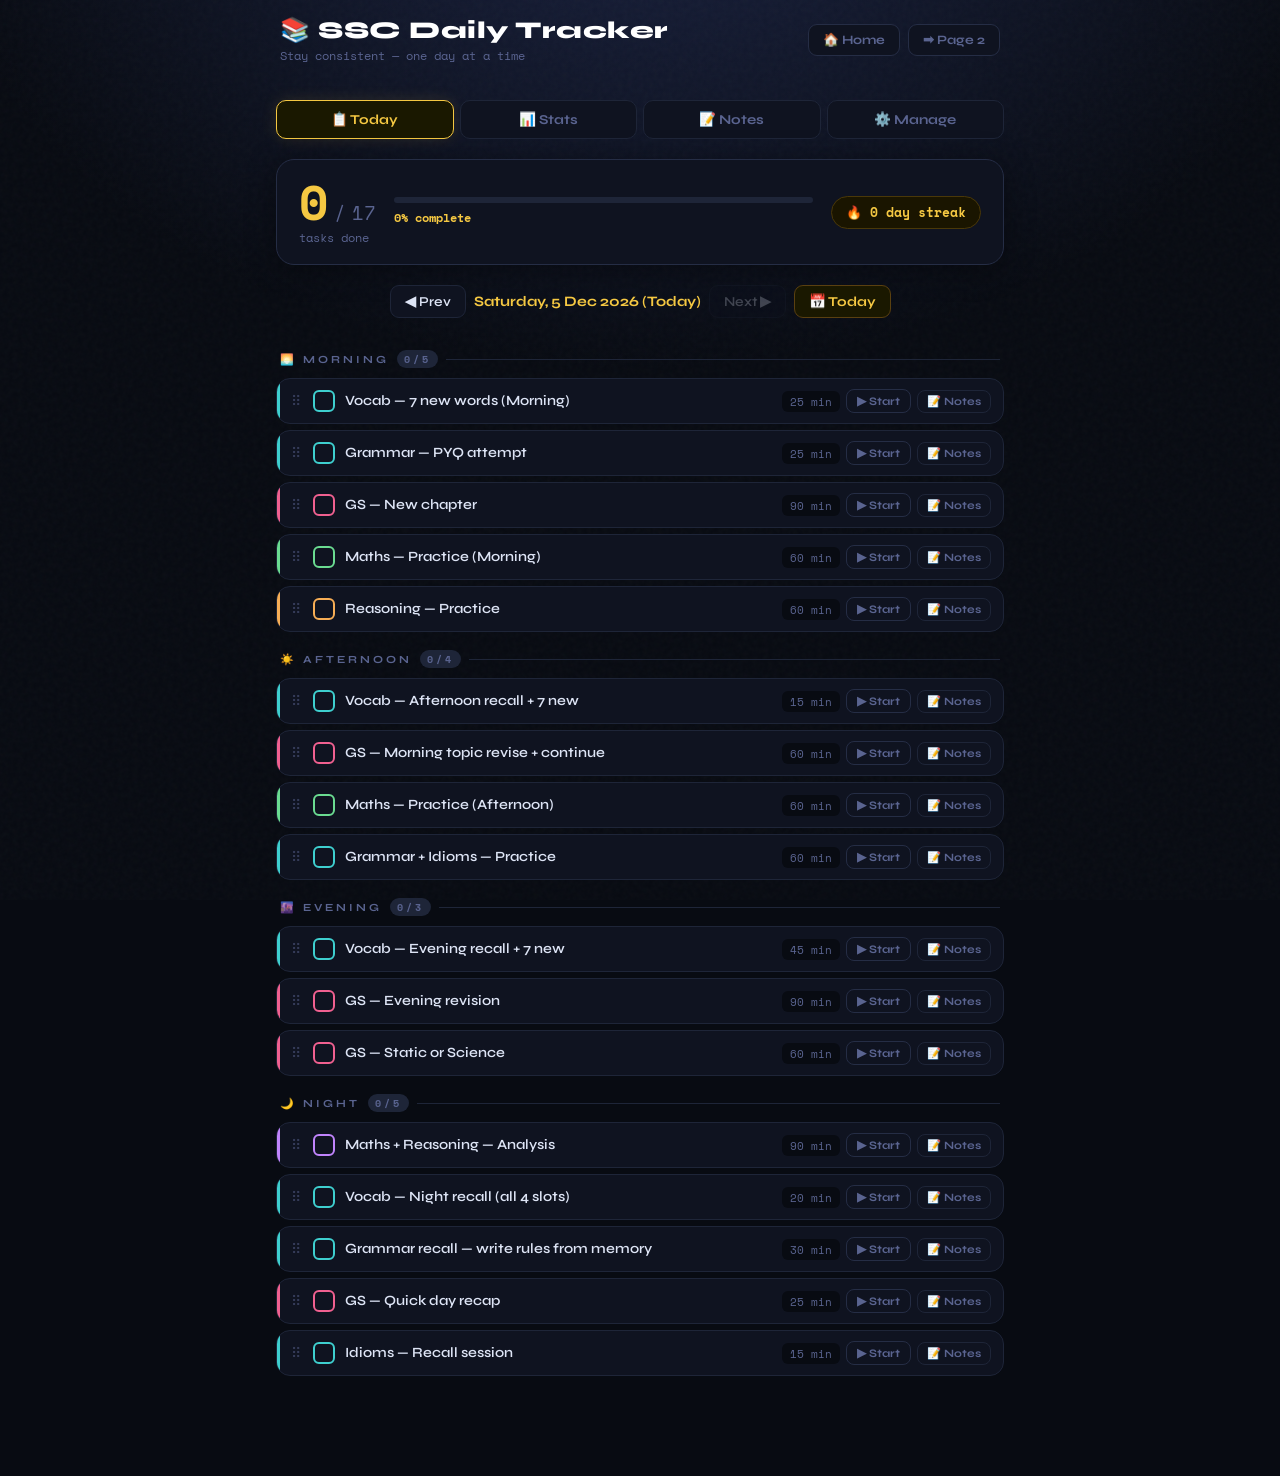
==== commit 86886c74: "Update print statement from 'Hello' to 'Goodbye'" ====
--- a/index2.html
+++ b/index2.html
@@ -3,7 +3,7 @@
 <head>
 <meta charset="UTF-8">
 <meta name="viewport" content="width=device-width, initial-scale=1.0">
-<title>SSC Daily Tracker v5</title>
+<title>SSC Daily Tracker v6</title>
 <link href="https://fonts.googleapis.com/css2?family=Syne:wght@400;600;700;800&family=Space+Mono:wght@400;700&display=swap" rel="stylesheet">
 <style>
 :root {
@@ -21,11 +21,9 @@
 body{background:var(--bg);color:var(--text);font-family:'Syne',sans-serif;min-height:100vh;padding-bottom:80px;
   background-image:radial-gradient(ellipse 80% 50% at 50% -10%, #1a2240 0%, transparent 70%);}
 
-/* NOISE TEXTURE */
 body::before{content:'';position:fixed;inset:0;opacity:.03;pointer-events:none;z-index:0;
   background-image:url("data:image/svg+xml,%3Csvg viewBox='0 0 200 200' xmlns='http://www.w3.org/2000/svg'%3E%3Cfilter id='n'%3E%3CfeTurbulence type='fractalNoise' baseFrequency='0.9' numOctaves='4'/%3E%3C/filter%3E%3Crect width='100%25' height='100%25' filter='url(%23n)'/%3E%3C/svg%3E");}
 
-/* HEADER */
 .header-bar{display:flex;align-items:center;justify-content:space-between;gap:12px;
   padding:16px 20px;max-width:760px;margin:0 auto;position:relative;z-index:1;}
 .header-left h1{font-size:1.5rem;font-weight:800;color:#fff;letter-spacing:0.5px;}
@@ -36,7 +34,6 @@
   font-size:0.8rem;font-weight:700;transition:all 0.2s;white-space:nowrap;}
 .nav-btn-top:hover{border-color:var(--accent);color:var(--accent);}
 
-/* TABS */
 .tabs{display:flex;justify-content:center;gap:6px;padding:20px 16px 0;max-width:760px;margin:0 auto;position:relative;z-index:1;}
 .tab{flex:1;padding:10px 6px;border-radius:10px;border:1px solid var(--border);background:var(--card);
   color:var(--muted);font-family:'Syne',sans-serif;font-size:0.85rem;font-weight:700;cursor:pointer;transition:all 0.25s;text-align:center;}
@@ -46,7 +43,6 @@
 .panel{display:none;max-width:760px;margin:0 auto;padding:20px 16px;position:relative;z-index:1;}
 .panel.active{display:block;}
 
-/* SCORE BAR */
 .score-bar{background:var(--card);border:1px solid var(--border2);border-radius:18px;
   padding:18px 22px;margin-bottom:20px;display:flex;align-items:center;gap:18px;flex-wrap:wrap;
   box-shadow:0 4px 30px rgba(0,0,0,0.4);}
@@ -62,7 +58,6 @@
   color:var(--accent);font-size:0.8rem;font-weight:700;padding:6px 14px;border-radius:999px;
   font-family:'Space Mono',monospace;}
 
-/* FOCUS TIMER BAR (global active timer) */
 #globalTimerBar{display:none;position:fixed;top:0;left:0;right:0;z-index:100;
   background:linear-gradient(135deg,#1a1200,#0d1a1a);border-bottom:1px solid var(--accent2);
   padding:10px 16px;align-items:center;gap:12px;flex-wrap:wrap;}
@@ -83,7 +78,6 @@
 #gDoneBtn{background:var(--accent);color:#000;display:none;}
 #gDoneBtn:hover{background:#ffe066;}
 
-/* DATE NAV */
 .date-nav{display:flex;align-items:center;justify-content:center;gap:8px;margin-bottom:20px;flex-wrap:wrap;}
 .nav-btn{background:var(--card);border:1px solid var(--border);color:var(--text);
   padding:7px 14px;border-radius:9px;cursor:pointer;font-family:'Syne',sans-serif;font-size:0.85rem;font-weight:600;
@@ -94,7 +88,6 @@
 .today-btn:hover:not(:disabled){background:#2a2200 !important;}
 .date-display{font-size:0.9rem;font-weight:700;min-width:200px;text-align:center;}
 
-/* TASKS */
 .tasks-grid{display:flex;flex-direction:column;gap:6px;}
 .section-label{font-size:0.68rem;font-weight:700;letter-spacing:3px;text-transform:uppercase;color:var(--muted);
   padding:12px 4px 4px;display:flex;align-items:center;gap:8px;}
@@ -102,9 +95,14 @@
 .section-count{background:var(--border);color:var(--muted);font-family:'Space Mono',monospace;
   font-size:0.65rem;padding:1px 7px;border-radius:99px;}
 
+/* TASK ROW — now a wrapper with row + notes panel */
+.task-wrap{display:flex;flex-direction:column;gap:0;}
+
 .task-row{background:var(--card);border:1px solid var(--border);border-radius:var(--radius);
   padding:10px 12px;display:flex;align-items:center;gap:10px;transition:all 0.2s;user-select:none;
   position:relative;overflow:hidden;}
+/* When notes are open, flatten bottom corners */
+.task-wrap.notes-open .task-row{border-radius:var(--radius) var(--radius) 0 0;border-bottom:1px solid var(--border2);}
 .task-row::before{content:'';position:absolute;left:0;top:0;bottom:0;width:3px;border-radius:3px 0 0 3px;}
 .task-row.english::before{background:var(--english);}
 .task-row.gs::before{background:var(--gs);}
@@ -136,7 +134,6 @@
 
 .task-name{flex:1;font-size:0.88rem;font-weight:600;cursor:pointer;line-height:1.3;}
 
-/* TIMER SECTION IN TASK */
 .task-timer-area{display:flex;align-items:center;gap:6px;flex-shrink:0;}
 .task-dur-badge{font-family:'Space Mono',monospace;font-size:0.7rem;color:var(--muted);
   background:var(--bg);padding:2px 8px;border-radius:6px;flex-shrink:0;}
@@ -153,7 +150,76 @@
 .task-pts{font-size:0.72rem;font-weight:700;color:var(--accent);flex-shrink:0;min-width:20px;
   text-align:right;font-family:'Space Mono',monospace;}
 
-/* TOAST */
+/* ── NOTES BUTTON ── */
+.notes-btn{display:inline-flex;align-items:center;gap:3px;background:transparent;
+  border:1px solid var(--border);color:var(--muted);padding:4px 9px;border-radius:8px;
+  cursor:pointer;font-family:'Syne',sans-serif;font-size:0.7rem;font-weight:700;
+  transition:all 0.2s;flex-shrink:0;white-space:nowrap;position:relative;}
+.notes-btn:hover{border-color:var(--accent);color:var(--accent);}
+.notes-btn.has-note{border-color:#3a4a20;color:#6adb91;background:#0a1a08;}
+.notes-btn.active{border-color:var(--accent);color:var(--accent);background:#1a1800;}
+.notes-dot{width:5px;height:5px;border-radius:50%;background:#6adb91;
+  position:absolute;top:-2px;right:-2px;display:none;}
+.notes-btn.has-note .notes-dot{display:block;}
+
+/* ── NOTES PANEL ── */
+.notes-panel{display:none;background:#0c1018;border:1px solid var(--border);
+  border-top:none;border-radius:0 0 var(--radius) var(--radius);
+  padding:12px 14px;position:relative;overflow:hidden;}
+.notes-panel::before{content:'';position:absolute;left:0;top:0;bottom:0;width:3px;}
+.task-wrap.english .notes-panel::before{background:var(--english);}
+.task-wrap.gs .notes-panel::before{background:var(--gs);}
+.task-wrap.maths .notes-panel::before{background:var(--maths);}
+.task-wrap.reasoning .notes-panel::before{background:var(--reasoning);}
+.task-wrap.analysis .notes-panel::before{background:var(--analysis);}
+.notes-panel.open{display:block;}
+
+.notes-header{font-size:0.62rem;letter-spacing:2px;text-transform:uppercase;color:var(--muted);
+  font-family:'Space Mono',monospace;margin-bottom:8px;display:flex;align-items:center;justify-content:space-between;}
+.notes-date-lbl{color:var(--accent2);font-size:0.6rem;}
+
+.notes-textarea{width:100%;background:#080c14;border:1px solid var(--border2);color:var(--text);
+  border-radius:9px;padding:10px 12px;font-family:'Space Mono',monospace;font-size:0.8rem;
+  line-height:1.6;resize:vertical;min-height:72px;outline:none;transition:border 0.2s;
+  scrollbar-width:thin;}
+.notes-textarea::placeholder{color:var(--muted);font-style:italic;}
+.notes-textarea:focus{border-color:var(--accent2);}
+
+.notes-actions{display:flex;align-items:center;justify-content:space-between;margin-top:8px;gap:8px;flex-wrap:wrap;}
+.notes-save-btn{background:var(--accent2);border:none;color:#000;padding:6px 16px;border-radius:8px;
+  cursor:pointer;font-family:'Syne',sans-serif;font-weight:800;font-size:0.75rem;transition:all 0.2s;}
+.notes-save-btn:hover{background:#4fe0e0;}
+.notes-clear-btn{background:transparent;border:1px solid #3a1a1a;color:#804040;padding:6px 12px;
+  border-radius:8px;cursor:pointer;font-family:'Syne',sans-serif;font-size:0.75rem;font-weight:600;transition:all 0.2s;}
+.notes-clear-btn:hover{border-color:#f06060;color:#f06060;}
+.notes-char-count{font-family:'Space Mono',monospace;font-size:0.62rem;color:var(--muted);}
+
+/* NOTES HISTORY in analytics */
+.notes-history-card{background:var(--card);border:1px solid var(--border);border-radius:18px;padding:20px;margin-bottom:18px;}
+.notes-history-card h3{font-size:0.68rem;letter-spacing:3px;text-transform:uppercase;color:var(--muted);
+  margin-bottom:16px;font-family:'Space Mono',monospace;}
+.notes-entry{background:var(--card2);border:1px solid var(--border);border-radius:10px;padding:12px 14px;
+  margin-bottom:8px;position:relative;overflow:hidden;}
+.notes-entry::before{content:'';position:absolute;left:0;top:0;bottom:0;width:3px;}
+.notes-entry.english::before{background:var(--english);}
+.notes-entry.gs::before{background:var(--gs);}
+.notes-entry.maths::before{background:var(--maths);}
+.notes-entry.reasoning::before{background:var(--reasoning);}
+.notes-entry.analysis::before{background:var(--analysis);}
+.notes-entry-header{display:flex;align-items:center;justify-content:space-between;gap:8px;margin-bottom:6px;flex-wrap:wrap;}
+.notes-entry-task{font-size:0.78rem;font-weight:700;color:var(--text);}
+.notes-entry-date{font-size:0.65rem;color:var(--muted);font-family:'Space Mono',monospace;}
+.notes-entry-text{font-size:0.8rem;color:var(--text);line-height:1.6;opacity:0.85;
+  white-space:pre-wrap;font-family:'Space Mono',monospace;}
+.notes-filter-bar{display:flex;gap:6px;margin-bottom:14px;flex-wrap:wrap;}
+.notes-filter-btn{background:var(--card2);border:1px solid var(--border);color:var(--muted);
+  padding:5px 12px;border-radius:8px;cursor:pointer;font-size:0.72rem;font-weight:700;
+  font-family:'Syne',sans-serif;transition:all 0.2s;}
+.notes-filter-btn:hover{border-color:var(--border2);color:var(--text);}
+.notes-filter-btn.active{background:#1a1800;border-color:var(--accent);color:var(--accent);}
+.notes-empty{text-align:center;color:var(--muted);font-family:'Space Mono',monospace;
+  font-size:0.78rem;padding:24px 0;}
+
 .toast{position:fixed;bottom:24px;left:50%;transform:translateX(-50%) translateY(20px);
   background:#1a2a1a;border:1px solid #3a5a3a;color:#6adb91;font-family:'Space Mono',monospace;
   font-size:0.78rem;padding:10px 20px;border-radius:10px;z-index:200;opacity:0;transition:all 0.3s;
@@ -161,7 +227,6 @@
 .toast.show{opacity:1;transform:translateX(-50%) translateY(0);}
 .toast.warn{background:#2a1a0a;border-color:#5a3810;color:var(--accent);}
 
-/* ANALYTICS */
 .analytics-card{background:var(--card);border:1px solid var(--border);border-radius:18px;padding:20px;margin-bottom:18px;
   box-shadow:0 4px 20px rgba(0,0,0,0.3);}
 .analytics-card h3{font-size:0.68rem;letter-spacing:3px;text-transform:uppercase;color:var(--muted);margin-bottom:16px;
@@ -189,7 +254,6 @@
 .cal-legend span{font-size:0.68rem;color:var(--muted);font-family:'Space Mono',monospace;}
 .leg-cell{width:12px;height:12px;border-radius:2px;}
 
-/* MANAGE */
 .manage-section{margin-bottom:24px;}
 .manage-section h3{font-size:0.68rem;letter-spacing:3px;text-transform:uppercase;color:var(--muted);
   margin-bottom:12px;font-family:'Space Mono',monospace;}
@@ -222,7 +286,6 @@
   border-radius:9px;cursor:pointer;font-family:'Syne',sans-serif;font-size:0.82rem;font-weight:600;transition:all 0.2s;}
 .reset-btn:hover{border-color:#f06060;color:#f06060;}
 
-/* FOCUS DIALOG OVERLAY */
 #focusOverlay{display:none;position:fixed;inset:0;z-index:300;
   background:rgba(4,6,14,0.85);backdrop-filter:blur(6px);
   align-items:center;justify-content:center;}
@@ -239,7 +302,6 @@
   overflow:hidden;text-overflow:ellipsis;white-space:nowrap;max-width:100%;}
 .fd-full-name{font-size:1rem;font-weight:700;color:var(--text);margin-bottom:20px;line-height:1.3;}
 
-/* HOURGLASS SVG AREA */
 .fd-hourglass-wrap{
   position:relative;width:100px;height:120px;margin:0 auto 18px;
   transition:transform 0.6s cubic-bezier(0.4,0,0.2,1),filter 0.4s;
@@ -266,7 +328,6 @@
 }
 .fd-hourglass-wrap.shaking{animation:hgShake 0.35s ease;}
 
-/* NEON MODE */
 body.neon-mode{background:#020408;}
 body.neon-mode #focusDialog{
   background:#060c18;
@@ -283,14 +344,12 @@
 }
 .neon-btn.on{border-color:#3ecfcf;color:#3ecfcf;text-shadow:0 0 8px #3ecfcf;}
 
-/* FOCUS PULSE */
 @keyframes focusPulse{
   0%,100%{filter:drop-shadow(0 0 4px rgba(245,200,66,0.2));}
   50%{filter:drop-shadow(0 0 14px rgba(245,200,66,0.5));}
 }
 .fd-hourglass-wrap.pulsing-glow{animation:focusPulse 2s ease-in-out infinite;}
 
-/* CLOCK RING */
 .fd-ring-wrap{position:relative;width:140px;height:140px;margin:0 auto 4px;}
 #fdRingSvg{width:140px;height:140px;}
 .fd-clock-inside{position:absolute;inset:0;display:flex;flex-direction:column;align-items:center;justify-content:center;}
@@ -299,7 +358,6 @@
 
 .fd-pct{font-family:'Space Mono',monospace;font-size:0.72rem;color:var(--accent2);margin-bottom:18px;letter-spacing:1px;}
 
-/* DIALOG BUTTONS */
 .fd-btns{display:flex;gap:8px;justify-content:center;}
 .fd-btn{border-radius:10px;padding:9px 18px;font-family:'Syne',sans-serif;font-weight:700;
   font-size:0.82rem;cursor:pointer;border:1px solid;transition:all 0.18s;flex:1;}
@@ -310,22 +368,22 @@
 .fd-btn-stop{background:transparent;border-color:#3a1a1a;color:#804040;flex:0 0 auto;padding:9px 14px;}
 .fd-btn-stop:hover{border-color:#f06060;color:#f06060;}
 
-/* TIME UP STATE */
 .fd-timeup-msg{display:none;font-size:0.82rem;color:var(--accent);font-family:'Space Mono',monospace;
   margin-bottom:12px;animation:blinkPulse 1s ease-in-out infinite;}
 @keyframes blinkPulse{0%,100%{opacity:1;}50%{opacity:0.4;}}
 .fd-timeup-msg.show{display:block;}
 
-/* COMPLETE ANIMATION */
 @keyframes completePop{0%{transform:scale(1);}40%{transform:scale(1.04);}100%{transform:scale(1);}}
 .task-row.just-done{animation:completePop 0.3s ease-out;}
 
 @keyframes timerPulse{0%,100%{opacity:1;}50%{opacity:0.6;}}
 .task-timer-display.pulsing{animation:timerPulse 1s ease-in-out infinite;}
 
-/* MOBILE */
+/* Notes slide-down animation */
+@keyframes notesSlideDown{from{opacity:0;transform:translateY(-8px);}to{opacity:1;transform:translateY(0);}}
+.notes-panel.open{animation:notesSlideDown 0.2s ease;}
+
 @media(max-width:480px){
-  header h1{font-size:1.6rem;}
   .tabs{gap:4px;padding:14px 10px 0;}
   .tab{font-size:0.78rem;padding:8px 4px;}
   .panel{padding:14px 10px;}
@@ -334,6 +392,7 @@
   .task-row{padding:9px 10px;gap:8px;}
   .task-name{font-size:0.82rem;}
   .start-btn{padding:3px 8px;font-size:0.68rem;}
+  .notes-btn{padding:3px 7px;font-size:0.65rem;}
   .task-dur-badge{display:none;}
   .stat-pill{padding:10px;}
   .stat-pill .val{font-size:1.4rem;}
@@ -344,7 +403,6 @@
 </head>
 <body>
 
-<!-- GLOBAL TIMER BAR -->
 <div id="globalTimerBar">
   <span>⏱️</span>
   <div id="gTimerName">Task name</div>
@@ -371,6 +429,7 @@
 <div class="tabs" id="tabBar">
   <button class="tab active" data-tab="today">📋 Today</button>
   <button class="tab" data-tab="analytics">📊 Stats</button>
+  <button class="tab" data-tab="notes-tab">📝 Notes</button>
   <button class="tab" data-tab="manage">⚙️ Manage</button>
 </div>
 
@@ -424,6 +483,22 @@
   <div class="analytics-card">
     <h3>// Daily Score — Last 30 Days</h3>
     <div class="bar-chart" id="barChart"></div>
+  </div>
+</div>
+
+<!-- NOTES TAB -->
+<div class="panel" id="tab-notes-tab">
+  <div class="notes-history-card">
+    <h3>// My Study Notes</h3>
+    <div class="notes-filter-bar" id="notesFilterBar">
+      <button class="notes-filter-btn active" data-filter="all">All</button>
+      <button class="notes-filter-btn" data-filter="english">🔤 English</button>
+      <button class="notes-filter-btn" data-filter="gs">🌍 GS</button>
+      <button class="notes-filter-btn" data-filter="maths">🔢 Maths</button>
+      <button class="notes-filter-btn" data-filter="reasoning">🧠 Reasoning</button>
+      <button class="notes-filter-btn" data-filter="analysis">📊 Analysis</button>
+    </div>
+    <div id="notesHistoryList"></div>
   </div>
 </div>
 
@@ -470,13 +545,9 @@
     <div class="fd-task-name" id="fdTaskLabel">TASK</div>
     <div class="fd-full-name" id="fdTaskFull">Task Name</div>
     <button class="neon-btn" id="neonBtn" onclick="toggleNeon()">◈ NEON</button>
-
-    <!-- Hourglass Canvas Animation -->
     <div class="fd-hourglass-wrap" id="hgWrap">
       <canvas id="fdHourglassCanvas" width="100" height="120"></canvas>
     </div>
-
-    <!-- Circular countdown ring -->
     <div class="fd-ring-wrap">
       <svg id="fdRingSvg" viewBox="0 0 140 140" xmlns="http://www.w3.org/2000/svg">
         <circle cx="70" cy="70" r="58" fill="none" stroke="#1e2538" stroke-width="8"/>
@@ -496,10 +567,8 @@
         <div class="fd-clock-label" id="fdClockLabel">REMAINING</div>
       </div>
     </div>
-
     <div class="fd-pct" id="fdPct">0% done</div>
     <div class="fd-timeup-msg" id="fdTimeupMsg">⏰ Time's up! Great work!</div>
-
     <div class="fd-btns">
       <button class="fd-btn fd-btn-pause" id="fdPauseBtn" onclick="dialogPauseResume()">⏸ Pause</button>
       <button class="fd-btn fd-btn-done" id="fdDoneBtn" onclick="dialogMarkDone()">✓ Mark Done</button>
@@ -509,7 +578,6 @@
 </div>
 
 <script>
-// ── DEFAULT DATA ──
 const DEFAULT_TASKS = [
   {id:'v1',  cat:'english',   sec:'subah',   name:'Vocab — 7 new words (Morning)',            dur:'25 min'},
   {id:'g1',  cat:'english',   sec:'subah',   name:'Grammar — PYQ attempt',                    dur:'25 min'},
@@ -539,14 +607,10 @@
 const MONTHS = ['Jan','Feb','Mar','Apr','May','Jun','Jul','Aug','Sep','Oct','Nov','Dec'];
 const WDAYS  = ['Sunday','Monday','Tuesday','Wednesday','Thursday','Friday','Saturday'];
 
-// ── STATE ──
 let currentKey = todayKey();
 let store = loadStore();
 let activeTab = 'today';
 let dragSrc = null;
-
-// ── TIMER STATE ──
-// { id, name, totalSecs, elapsed, startedAt, interval, durBadgeEl, timerDisplayEl, startBtnEl, taskRowEl }
 let activeTimer = null;
 
 function todayKey(){
@@ -558,8 +622,9 @@
     const s=JSON.parse(localStorage.getItem('ssc_v5')||'{}');
     if(!s.tasks) s.tasks=JSON.parse(JSON.stringify(DEFAULT_TASKS));
     if(!s.days)  s.days={};
+    if(!s.notes) s.notes={};   // NEW: notes storage { "datekey_taskid": "note text" }
     return s;
-  }catch(e){return {tasks:JSON.parse(JSON.stringify(DEFAULT_TASKS)),days:{}};}
+  }catch(e){return {tasks:JSON.parse(JSON.stringify(DEFAULT_TASKS)),days:{},notes:{}};}
 }
 function save(){localStorage.setItem('ssc_v5',JSON.stringify(store));}
 function dayData(k){if(!store.days[k])store.days[k]={};return store.days[k];}
@@ -590,6 +655,152 @@
   renderToday();
 }
 
+// ── NOTES HELPERS ──
+function noteKey(dateKey, taskId){ return dateKey + '__' + taskId; }
+function getNote(dateKey, taskId){ return (store.notes || {})[noteKey(dateKey, taskId)] || ''; }
+function setNote(dateKey, taskId, text){
+  if(!store.notes) store.notes = {};
+  const k = noteKey(dateKey, taskId);
+  if(text.trim() === ''){
+    delete store.notes[k];
+  } else {
+    store.notes[k] = text.trim();
+  }
+  save();
+}
+function hasNote(dateKey, taskId){ return !!getNote(dateKey, taskId); }
+
+// Toggle notes panel open/close
+function toggleNotes(wrapEl, dateKey, taskId, taskName, taskCat){
+  const panel = wrapEl.querySelector('.notes-panel');
+  const btn = wrapEl.querySelector('.notes-btn');
+  const isOpen = panel.classList.contains('open');
+
+  // Close all other open panels first
+  document.querySelectorAll('.notes-panel.open').forEach(p => {
+    p.classList.remove('open');
+    const w = p.closest('.task-wrap');
+    if(w) w.classList.remove('notes-open');
+    const b = w && w.querySelector('.notes-btn');
+    if(b) b.classList.remove('active');
+  });
+
+  if(!isOpen){
+    panel.classList.add('open');
+    wrapEl.classList.add('notes-open');
+    btn.classList.add('active');
+    const ta = panel.querySelector('.notes-textarea');
+    ta.value = getNote(dateKey, taskId);
+    updateCharCount(panel);
+    setTimeout(()=> ta.focus(), 50);
+  }
+}
+
+function updateCharCount(panel){
+  const ta = panel.querySelector('.notes-textarea');
+  const cc = panel.querySelector('.notes-char-count');
+  if(cc) cc.textContent = ta.value.length + ' chars';
+}
+
+function saveNoteFromPanel(panel, dateKey, taskId){
+  const ta = panel.querySelector('.notes-textarea');
+  const text = ta.value;
+  setNote(dateKey, taskId, text);
+  // Update notes-btn appearance
+  const wrapEl = panel.closest('.task-wrap');
+  const btn = wrapEl && wrapEl.querySelector('.notes-btn');
+  if(btn){
+    if(text.trim()){
+      btn.classList.add('has-note');
+    } else {
+      btn.classList.remove('has-note');
+    }
+  }
+  showToast('📝 Note saved!');
+}
+
+function clearNoteFromPanel(panel, dateKey, taskId){
+  const ta = panel.querySelector('.notes-textarea');
+  ta.value = '';
+  setNote(dateKey, taskId, '');
+  const wrapEl = panel.closest('.task-wrap');
+  const btn = wrapEl && wrapEl.querySelector('.notes-btn');
+  if(btn) btn.classList.remove('has-note');
+  updateCharCount(panel);
+  showToast('🗑 Note cleared');
+}
+
+// ── RENDER NOTES TAB ──
+let notesFilter = 'all';
+function renderNotesTab(){
+  const list = document.getElementById('notesHistoryList');
+  const notes = store.notes || {};
+  const entries = [];
+
+  // Collect all note entries
+  Object.keys(notes).forEach(k => {
+    if(!notes[k]) return;
+    const [dateKey, taskId] = k.split('__');
+    const task = store.tasks.find(t => t.id === taskId);
+    if(!task) return;
+    if(notesFilter !== 'all' && task.cat !== notesFilter) return;
+    entries.push({ dateKey, taskId, task, text: notes[k] });
+  });
+
+  // Sort by date descending
+  entries.sort((a,b) => b.dateKey.localeCompare(a.dateKey));
+
+  if(!entries.length){
+    list.innerHTML = '<div class="notes-empty">No notes yet.<br>Use the 📝 button on any task to add notes!</div>';
+    return;
+  }
+
+  list.innerHTML = '';
+  let lastDate = '';
+  entries.forEach(e => {
+    if(e.dateKey !== lastDate){
+      const dateSep = document.createElement('div');
+      dateSep.style.cssText = 'font-size:0.68rem;letter-spacing:2px;text-transform:uppercase;color:var(--accent2);padding:10px 0 5px;font-family:"Space Mono",monospace;border-bottom:1px solid var(--border);margin-bottom:8px;';
+      dateSep.textContent = fmtDate(e.dateKey);
+      list.appendChild(dateSep);
+      lastDate = e.dateKey;
+    }
+
+    const entry = document.createElement('div');
+    entry.className = `notes-entry ${e.task.cat}`;
+
+    const hdr = document.createElement('div');
+    hdr.className = 'notes-entry-header';
+
+    const taskName = document.createElement('div');
+    taskName.className = 'notes-entry-task';
+    taskName.textContent = e.task.name;
+
+    const catBadge = document.createElement('span');
+    catBadge.className = `cat-badge cat-${e.task.cat}`;
+    catBadge.textContent = e.task.cat.charAt(0).toUpperCase() + e.task.cat.slice(1);
+
+    hdr.append(taskName, catBadge);
+
+    const text = document.createElement('div');
+    text.className = 'notes-entry-text';
+    text.textContent = e.text;
+
+    entry.append(hdr, text);
+    list.appendChild(entry);
+  });
+}
+
+// Filter buttons
+document.getElementById('notesFilterBar').addEventListener('click', e => {
+  const btn = e.target.closest('.notes-filter-btn');
+  if(!btn) return;
+  document.querySelectorAll('.notes-filter-btn').forEach(b => b.classList.remove('active'));
+  btn.classList.add('active');
+  notesFilter = btn.dataset.filter;
+  renderNotesTab();
+});
+
 // ── TOAST ──
 let toastTimer=null;
 function showToast(msg,type=''){
@@ -602,7 +813,6 @@
 
 // ── TIMER LOGIC ──
 function parseDuration(durStr){
-  // Parse "25 min", "90 min", "1h30m", "—" etc.
   if(!durStr||durStr==='—')return 0;
   const minMatch=durStr.match(/(\d+)\s*min/i);
   const hrMatch=durStr.match(/(\d+)\s*h/i);
@@ -670,7 +880,6 @@
 function pauseResumeTimer(startBtnEl){
   if(!activeTimer||activeTimer.id!==getTaskIdFromBtn(startBtnEl)) return;
   if(activeTimer.interval){
-    // pause
     clearInterval(activeTimer.interval);
     activeTimer.interval=null;
     startBtnEl.textContent='▶ Resume';
@@ -679,7 +888,6 @@
     document.getElementById('gPauseBtn').textContent='▶ Resume';
     showToast('⏸ Timer paused');
   } else {
-    // resume — reset startedAt so fractional-second animation is accurate
     activeTimer.startedAt = Date.now() - (activeTimer.elapsed * 1000);
     activeTimer.interval=setInterval(tickTimer,1000);
     startBtnEl.textContent='⏸ Pause';
@@ -717,9 +925,7 @@
 
 function globalPauseResume(){
   if(!activeTimer)return;
-  if(activeTimer.startBtnEl){
-    pauseResumeTimer(activeTimer.startBtnEl);
-  }
+  if(activeTimer.startBtnEl){pauseResumeTimer(activeTimer.startBtnEl);}
 }
 function globalStop(){stopActiveTimer();}
 function globalMarkDone(){
@@ -737,8 +943,7 @@
 // ── FOCUS DIALOG ──
 let sandAnimFrame = null;
 let sandParticles = [];
-let smoothPct = 0;          // visually interpolated pct for hourglass
-let lastFrameTime = 0;      // for delta-time based lerp
+let neonOn = false;
 
 function openFocusDialog(task, totalSecs){
   const overlay = document.getElementById('focusOverlay');
@@ -748,11 +953,6 @@
   document.getElementById('fdPauseBtn').disabled = false;
   document.getElementById('fdPauseBtn').style.opacity = '';
   document.getElementById('fdPauseBtn').textContent = '⏸ Pause';
-  // Start visual pct from where timer actually is — then advance smoothly from here
-  smoothPct = activeTimer && activeTimer.totalSecs > 0
-    ? Math.min(1, activeTimer.elapsed / activeTimer.totalSecs)
-    : 0;
-  lastFrameTime = 0;
   overlay.classList.add('show');
   updateFocusDialog();
   startSandAnimation();
@@ -767,47 +967,14 @@
   const rem = tot > 0 ? Math.max(0, tot - el) : el;
   const pct = tot > 0 ? Math.min(1, el / tot) : 0;
   const sandCol = getSandColor(pct);
-
-  // Clock — color shifts yellow→orange→red
   const clockEl = document.getElementById('fdClock');
   if(clockEl){ clockEl.textContent = tot > 0 ? fmtSecs(rem) : '+' + fmtSecs(el); clockEl.style.color = sandCol; }
   const lblEl = document.getElementById('fdClockLabel');
   if(lblEl) lblEl.textContent = tot > 0 ? 'REMAINING' : 'ELAPSED';
-
-  // Ring color shifts with progress
   const ring = document.getElementById('fdRingProgress');
   if(ring){ ring.style.strokeDashoffset = (364.4 * (1 - pct)).toFixed(1); ring.style.stroke = sandCol; }
-
-  // Pct text
   const pctEl = document.getElementById('fdPct');
   if(pctEl) pctEl.textContent = Math.round(pct * 100) + '% done';
-
-  // Hourglass — driven by animation loop
-  updateHourglass(pct);
-}
-
-function updateHourglass(pct){
-  // Top sand: full polygon clips to shrink from bottom as pct increases
-  // We animate the clipRect height for top (shrinks) and bot (grows)
-  const topRect = document.getElementById('topClipRect');
-  const botRect = document.getElementById('botClipRect');
-  const stream = document.getElementById('fdSandStream');
-
-  if(topRect){
-    // top clip: y stays at 10, height shrinks from 47 to 0
-    const topH = Math.max(0, 47 * (1 - pct));
-    topRect.setAttribute('y', 10);
-    topRect.setAttribute('height', topH.toFixed(1));
-  }
-  if(botRect){
-    // bottom clip: fills from bottom — y moves up as more sand fills
-    const botFull = 47;
-    const botH = Math.min(botFull, botFull * pct);
-    botRect.setAttribute('y', (112 - botH).toFixed(1));
-    botRect.setAttribute('height', botH.toFixed(1));
-  }
-  // Hide stream when done
-  if(stream) stream.style.opacity = pct >= 1 ? '0' : '1';
 }
 
 function startSandAnimation(){
@@ -815,28 +982,22 @@
   sandParticles = [];
   function loop(timestamp){
     if(!document.getElementById('focusOverlay').classList.contains('show')) return;
-
-    // Compute true visual pct using wall-clock time for smooth 60fps animation
     let visualPct = 0;
     if(activeTimer && activeTimer.totalSecs > 0){
       let trueElapsedMs;
       if(activeTimer.interval && activeTimer.startedAt){
-        // startedAt is set so that (now - startedAt) = total elapsed ms
         trueElapsedMs = Date.now() - activeTimer.startedAt;
       } else {
-        // paused — use integer elapsed
         trueElapsedMs = activeTimer.elapsed * 1000;
       }
       visualPct = Math.min(1, Math.max(0, trueElapsedMs / (activeTimer.totalSecs * 1000)));
     }
-
     drawHourglass(visualPct);
     sandAnimFrame = requestAnimationFrame(loop);
   }
   sandAnimFrame = requestAnimationFrame(loop);
 }
 
-// Spawn a new falling particle from neck
 let particleTick = 0;
 function spawnParticle(){
   sandParticles.push({
@@ -849,8 +1010,6 @@
   });
 }
 
-// ── INSANE MODE ──
-let neonOn = false;
 function toggleNeon(){
   neonOn = !neonOn;
   document.body.classList.toggle('neon-mode', neonOn);
@@ -858,7 +1017,6 @@
   if(btn) btn.classList.toggle('on', neonOn);
 }
 
-// Mouse tilt parallax
 function initTilt(){
   const wrap = document.getElementById('hgWrap');
   if(!wrap) return;
@@ -873,8 +1031,6 @@
   });
 }
 
-// Focus pulse every 4s
-let focusPulseTimer = null;
 function startFocusPulse(){
   const wrap = document.getElementById('hgWrap');
   if(!wrap) return;
@@ -885,11 +1041,9 @@
   if(wrap) wrap.classList.remove('pulsing-glow');
 }
 
-// Wave time for liquid sand
 let waveTime = 0;
 function waveOffset(x, t){ return Math.sin(x * 0.09 + t * 0.003) * 1.8; }
 
-// Glass 3D shine overlay
 function drawGlassShine(ctx){
   const g = ctx.createLinearGradient(0, 0, 100, 0);
   g.addColorStop(0,   'rgba(255,255,255,0.13)');
@@ -900,7 +1054,6 @@
   ctx.fillStyle = g;
   ctx.beginPath(); ctx.moveTo(12,7); ctx.lineTo(88,7); ctx.lineTo(50,57); ctx.closePath(); ctx.fill();
   ctx.beginPath(); ctx.moveTo(50,63); ctx.lineTo(88,113); ctx.lineTo(12,113); ctx.closePath(); ctx.fill();
-  // left edge inner highlight
   ctx.strokeStyle = 'rgba(255,255,255,0.08)';
   ctx.lineWidth = 1.5;
   ctx.beginPath(); ctx.moveTo(14,9); ctx.lineTo(50,55); ctx.stroke();
@@ -908,9 +1061,7 @@
   ctx.restore();
 }
 
-
 function getSandColor(pct){
-  // yellow → orange → red as time runs out
   const r = Math.min(255, Math.floor(245 + 10*pct));
   const g = Math.floor(200 - 120*pct);
   const b = Math.floor(66 - 40*pct);
@@ -927,7 +1078,6 @@
 function finishEffect(){
   const el = document.getElementById('hgWrap');
   if(!el) return;
-  // shake first, then blast glow
   el.classList.add('shaking');
   setTimeout(()=>{
     el.classList.remove('shaking');
@@ -935,7 +1085,6 @@
     setTimeout(()=> el.classList.remove('finish-glow'), 700);
   }, 350);
 }
-
 
 function sandGradient(ctx, x1, y1, x2, y2, dark, pct){
   const mid = getSandColor(pct || 0);
@@ -965,10 +1114,8 @@
   const ctx = canvas.getContext('2d');
   const W = 100, H = 120;
   ctx.clearRect(0,0,W,H);
-
   const running = activeTimer && !!activeTimer.interval;
 
-  // ── GLASS FRAME (background) ──
   ctx.save();
   ctx.beginPath();
   ctx.moveTo(12,7); ctx.lineTo(88,7); ctx.lineTo(50,57); ctx.closePath();
@@ -980,22 +1127,17 @@
   ctx.strokeStyle='#3a4f72'; ctx.lineWidth=1.5; ctx.stroke();
   ctx.restore();
 
-  // ── TOP SAND ──
   const sandSurfY = 7 + 50 * pct;
   if(pct < 1){
     const tlx = 12 + 36*(sandSurfY-7)/50;
     const trx = 88 - 36*(sandSurfY-7)/50;
-
     ctx.save();
     ctx.beginPath();
     ctx.moveTo(12,7); ctx.lineTo(88,7); ctx.lineTo(50,57); ctx.closePath();
     ctx.clip();
-
     ctx.shadowColor = getSandColor(pct);
     ctx.shadowBlur = 6;
     waveTime = Date.now();
-
-    // 🌊 Liquid wave surface
     ctx.beginPath();
     ctx.moveTo(tlx, sandSurfY + waveOffset(tlx, waveTime));
     for(let x = tlx; x <= trx; x += 2){
@@ -1008,53 +1150,43 @@
     ctx.restore();
   }
 
-  // ── BOTTOM SAND ──
   const botSandSurfY = 113 - 50 * pct;
   if(pct > 0){
     const blx = 12 + 36*(113 - botSandSurfY)/50;
     const brx = 88 - 36*(113 - botSandSurfY)/50;
-    // mound capped so it never goes above botSandSurfY
     const mound = Math.min(8, (5 + 9*pct) * (brx - blx) / 76);
-
     ctx.save();
     ctx.beginPath();
     ctx.moveTo(50,63); ctx.lineTo(88,113); ctx.lineTo(12,113); ctx.closePath();
     ctx.clip();
-
     ctx.shadowColor = getSandColor(pct);
     ctx.shadowBlur = 6;
-
-    // Draw: left-bottom corner → right-bottom → right surface → mound peak → left surface → close
     ctx.beginPath();
-    ctx.moveTo(12, 113);          // bottom-left
-    ctx.lineTo(88, 113);          // bottom-right
-    ctx.lineTo(brx, botSandSurfY); // right surface edge
-    ctx.quadraticCurveTo(50, botSandSurfY - mound, blx, botSandSurfY); // mound curve
-    ctx.closePath();              // back to (12,113)
+    ctx.moveTo(12, 113);
+    ctx.lineTo(88, 113);
+    ctx.lineTo(brx, botSandSurfY);
+    ctx.quadraticCurveTo(50, botSandSurfY - mound, blx, botSandSurfY);
+    ctx.closePath();
     ctx.fillStyle = sandGradient(ctx, 50, 113, 50, botSandSurfY, true, pct);
     ctx.fill();
     ctx.restore();
   }
 
-  // ── FALLING PARTICLES (physics) ──
   if(running && pct < 1){
     particleTick++;
     if(particleTick % 3 === 0) spawnParticle();
     sandParticles = sandParticles.filter(p => {
       p.x += p.vx;
       p.y += p.vy;
-      p.vy += 0.25; // gravity
-
-      // bounce + settle on sand surface
+      p.vy += 0.25;
       if(p.y >= botSandSurfY){
         p.y = botSandSurfY;
-        p.vy *= -0.2;          // small bounce
-        p.vx *= 0.6;           // friction
-        p.x += (Math.random()-0.5) * 2; // spread
-        if(Math.abs(p.vy) < 0.3) return false; // settled
+        p.vy *= -0.2;
+        p.vx *= 0.6;
+        p.x += (Math.random()-0.5) * 2;
+        if(Math.abs(p.vy) < 0.3) return false;
       }
       if(p.y > 114) return false;
-
       ctx.save();
       ctx.globalAlpha = p.alpha * Math.min(1,(botSandSurfY - p.y)/14);
       ctx.shadowColor = getSandColor(pct);
@@ -1063,7 +1195,6 @@
       ctx.arc(p.x, p.y, p.r, 0, Math.PI*2);
       ctx.fillStyle = getSandColor(pct);
       ctx.fill();
-      // ✨ sparkle — occasional bright white pixel
       if(Math.random() < 0.12){
         ctx.globalAlpha = 0.9;
         ctx.fillStyle = '#fff8c0';
@@ -1076,12 +1207,10 @@
     sandParticles = [];
   }
 
-  // ── GLASS OUTLINE OVERDRAW ──
   ctx.save();
   ctx.beginPath();
   ctx.moveTo(12,7); ctx.lineTo(88,7); ctx.lineTo(50,57); ctx.closePath();
   ctx.strokeStyle='#5a70a0'; ctx.lineWidth=1.5; ctx.stroke();
-  // glass highlight
   ctx.strokeStyle='rgba(255,255,255,0.07)'; ctx.lineWidth=1;
   ctx.beginPath(); ctx.moveTo(14,7); ctx.lineTo(50,55); ctx.stroke();
   ctx.beginPath();
@@ -1089,14 +1218,12 @@
   ctx.strokeStyle='#5a70a0'; ctx.lineWidth=1.5; ctx.stroke();
   ctx.restore();
 
-  // ── NECK / MIDDLE BAR ──
   ctx.save();
   ctx.beginPath(); ctx.roundRect(44,56,12,8,3);
   ctx.fillStyle='#1a2540'; ctx.fill();
   ctx.strokeStyle='#5a70a0'; ctx.lineWidth=1.2; ctx.stroke();
   ctx.restore();
 
-  // ── CAPS ──
   ctx.save();
   ctx.beginPath(); ctx.roundRect(8,2,84,6,3);
   ctx.fillStyle='#1e2d4a'; ctx.fill();
@@ -1106,11 +1233,8 @@
   ctx.strokeStyle='#4a6090'; ctx.lineWidth=1; ctx.stroke();
   ctx.restore();
 
-  // ── 😳 FAKE 3D GLASS SHINE (last — renders on top) ──
   drawGlassShine(ctx);
 }
-
-function updateHourglass(pct){ /* driven by drawHourglass in animation loop */ }
 
 function closeFocusDialog(){
   cancelAnimationFrame(sandAnimFrame);
@@ -1171,6 +1295,7 @@
   document.getElementById('tab-'+name).classList.add('active');
   if(name==='analytics')renderAnalytics();
   if(name==='manage')renderManage();
+  if(name==='notes-tab')renderNotesTab();
 }
 
 // ── TOGGLE TASK ──
@@ -1219,6 +1344,12 @@
     tasks.forEach(task=>{
       const done=!!day[task.id];
       const isActive=activeTimer&&activeTimer.id===task.id;
+
+      // ── TASK WRAP (outer container) ──
+      const wrap = document.createElement('div');
+      wrap.className = `task-wrap ${task.cat}`;
+
+      // ── TASK ROW ──
       const row=document.createElement('div');
       row.className=`task-row ${task.cat}${done?' done':''}${isActive?' active-timer':''}`;
       row.dataset.id=task.id;
@@ -1316,9 +1447,62 @@
         });
       }
 
-      timerArea.append(durBadge, timerDisplay, startBtn);
+      // ── NOTES BUTTON ──
+      const notesBtn = document.createElement('button');
+      notesBtn.className = 'notes-btn' + (hasNote(currentKey, task.id) ? ' has-note' : '');
+      notesBtn.title = 'Add/view notes for this task';
+      notesBtn.innerHTML = '📝 Notes<span class="notes-dot"></span>';
+      notesBtn.addEventListener('click', e => {
+        e.stopPropagation();
+        toggleNotes(wrap, currentKey, task.id, task.name, task.cat);
+      });
+
+      timerArea.append(durBadge, timerDisplay, startBtn, notesBtn);
       row.append(handle, check, name, timerArea);
-      grid.appendChild(row);
+
+      // ── NOTES PANEL ──
+      const notesPanel = document.createElement('div');
+      notesPanel.className = 'notes-panel';
+
+      const notesHeader = document.createElement('div');
+      notesHeader.className = 'notes-header';
+      notesHeader.innerHTML = `<span>📝 What did you do?</span><span class="notes-date-lbl">${shortDate(currentKey)}</span>`;
+
+      const textarea = document.createElement('textarea');
+      textarea.className = 'notes-textarea';
+      textarea.placeholder = 'Write what you studied, covered, problems attempted, how it went...\ne.g. Did 2 chapters of Polity, solved 15 maths questions, revised vocab from Set 3...';
+      textarea.rows = 3;
+      textarea.addEventListener('input', () => updateCharCount(notesPanel));
+      // Save on Ctrl+Enter
+      textarea.addEventListener('keydown', e => {
+        if((e.ctrlKey || e.metaKey) && e.key === 'Enter'){
+          e.preventDefault();
+          saveNoteFromPanel(notesPanel, currentKey, task.id);
+        }
+      });
+
+      const notesActions = document.createElement('div');
+      notesActions.className = 'notes-actions';
+
+      const charCount = document.createElement('span');
+      charCount.className = 'notes-char-count';
+      charCount.textContent = '0 chars';
+
+      const saveBtn = document.createElement('button');
+      saveBtn.className = 'notes-save-btn';
+      saveBtn.textContent = '💾 Save (Ctrl+Enter)';
+      saveBtn.addEventListener('click', () => saveNoteFromPanel(notesPanel, currentKey, task.id));
+
+      const clearBtn = document.createElement('button');
+      clearBtn.className = 'notes-clear-btn';
+      clearBtn.textContent = '✕ Clear';
+      clearBtn.addEventListener('click', () => clearNoteFromPanel(notesPanel, currentKey, task.id));
+
+      notesActions.append(charCount, clearBtn, saveBtn);
+      notesPanel.append(notesHeader, textarea, notesActions);
+
+      wrap.append(row, notesPanel);
+      grid.appendChild(wrap);
     });
   });
 }
@@ -1334,12 +1518,14 @@
   const totalDays=scores.length;
   const best=scores.length?Math.max(...scores):0;
   const avg=scores.length?Math.round(scores.reduce((a,b)=>a+b,0)/scores.length):0;
+  const totalNotes = Object.keys(store.notes||{}).filter(k=>(store.notes||{})[k]).length;
 
   document.getElementById('statRow').innerHTML=`
     <div class="stat-pill"><div class="val">${calcStreak()}</div><div class="lbl">Day Streak 🔥</div></div>
     <div class="stat-pill"><div class="val">${totalDays}</div><div class="lbl">Days Active</div></div>
     <div class="stat-pill"><div class="val">${best}</div><div class="lbl">Best Score</div></div>
     <div class="stat-pill"><div class="val">${avg}</div><div class="lbl">Avg Score</div></div>
+    <div class="stat-pill"><div class="val">${totalNotes}</div><div class="lbl">Notes Written 📝</div></div>
   `;
 
   const calGrid=document.getElementById('calGrid');
@@ -1356,7 +1542,6 @@
   while(cur<=end){cells.push(cur.toISOString().slice(0,10));cur.setDate(cur.getDate()+1);}
   while(cur.getDay()!==0){cells.push(cur.toISOString().slice(0,10));cur.setDate(cur.getDate()+1);}
 
-  // Month labels — one per week column, aligned with grid
   const totalWeeks = cells.length / 7;
   let lastM = -1;
   for(let w = 0; w < totalWeeks; w++){
@@ -1382,12 +1567,9 @@
     calGrid.appendChild(cell);
   });
 
-  // Bar chart — all days from first active day to today
   const barChart=document.getElementById('barChart');
   barChart.innerHTML='';
   const today=new Date(todayKey()+'T00:00:00');
-
-  // Find earliest day with any data, else show 30 days
   let firstKey = keys.length ? keys[0] : addDays(todayKey(), -29);
   const firstDate = new Date(firstKey+'T00:00:00');
   const diffDays = Math.round((today - firstDate)/(1000*60*60*24));
@@ -1407,14 +1589,13 @@
     bar.style.background=isT?'var(--accent)':barColor(s,max);
     if(isT)bar.style.boxShadow='0 0 10px var(--accent)';
     bar.setAttribute('data-tip',`${shortDate(dk)}: ${s}/${max}`);
-    const lbl=document.createElement('div');
-    lbl.className='bar-label';
-    lbl.style.color=isT?'var(--accent)':'var(--muted)';
-    lbl.textContent=isT?'•':['S','M','T','W','T','F','S'][d.getDay()];
-    col.append(bar,lbl);
+    const lbl2=document.createElement('div');
+    lbl2.className='bar-label';
+    lbl2.style.color=isT?'var(--accent)':'var(--muted)';
+    lbl2.textContent=isT?'•':['S','M','T','W','T','F','S'][d.getDay()];
+    col.append(bar,lbl2);
     barChart.appendChild(col);
   }
-  // Scroll bar chart to end (today)
   barChart.scrollLeft = barChart.scrollWidth;
 }
 
@@ -1494,11 +1675,9 @@
 renderToday();
 renderManage();
 
-// Click outside dialog to close
 document.getElementById('focusOverlay').addEventListener('click', function(e){
   if(e.target === this) dialogStop();
 });
-// Escape key
 document.addEventListener('keydown', e => {
   if(e.key === 'Escape' && document.getElementById('focusOverlay').classList.contains('show')) dialogStop();
 });
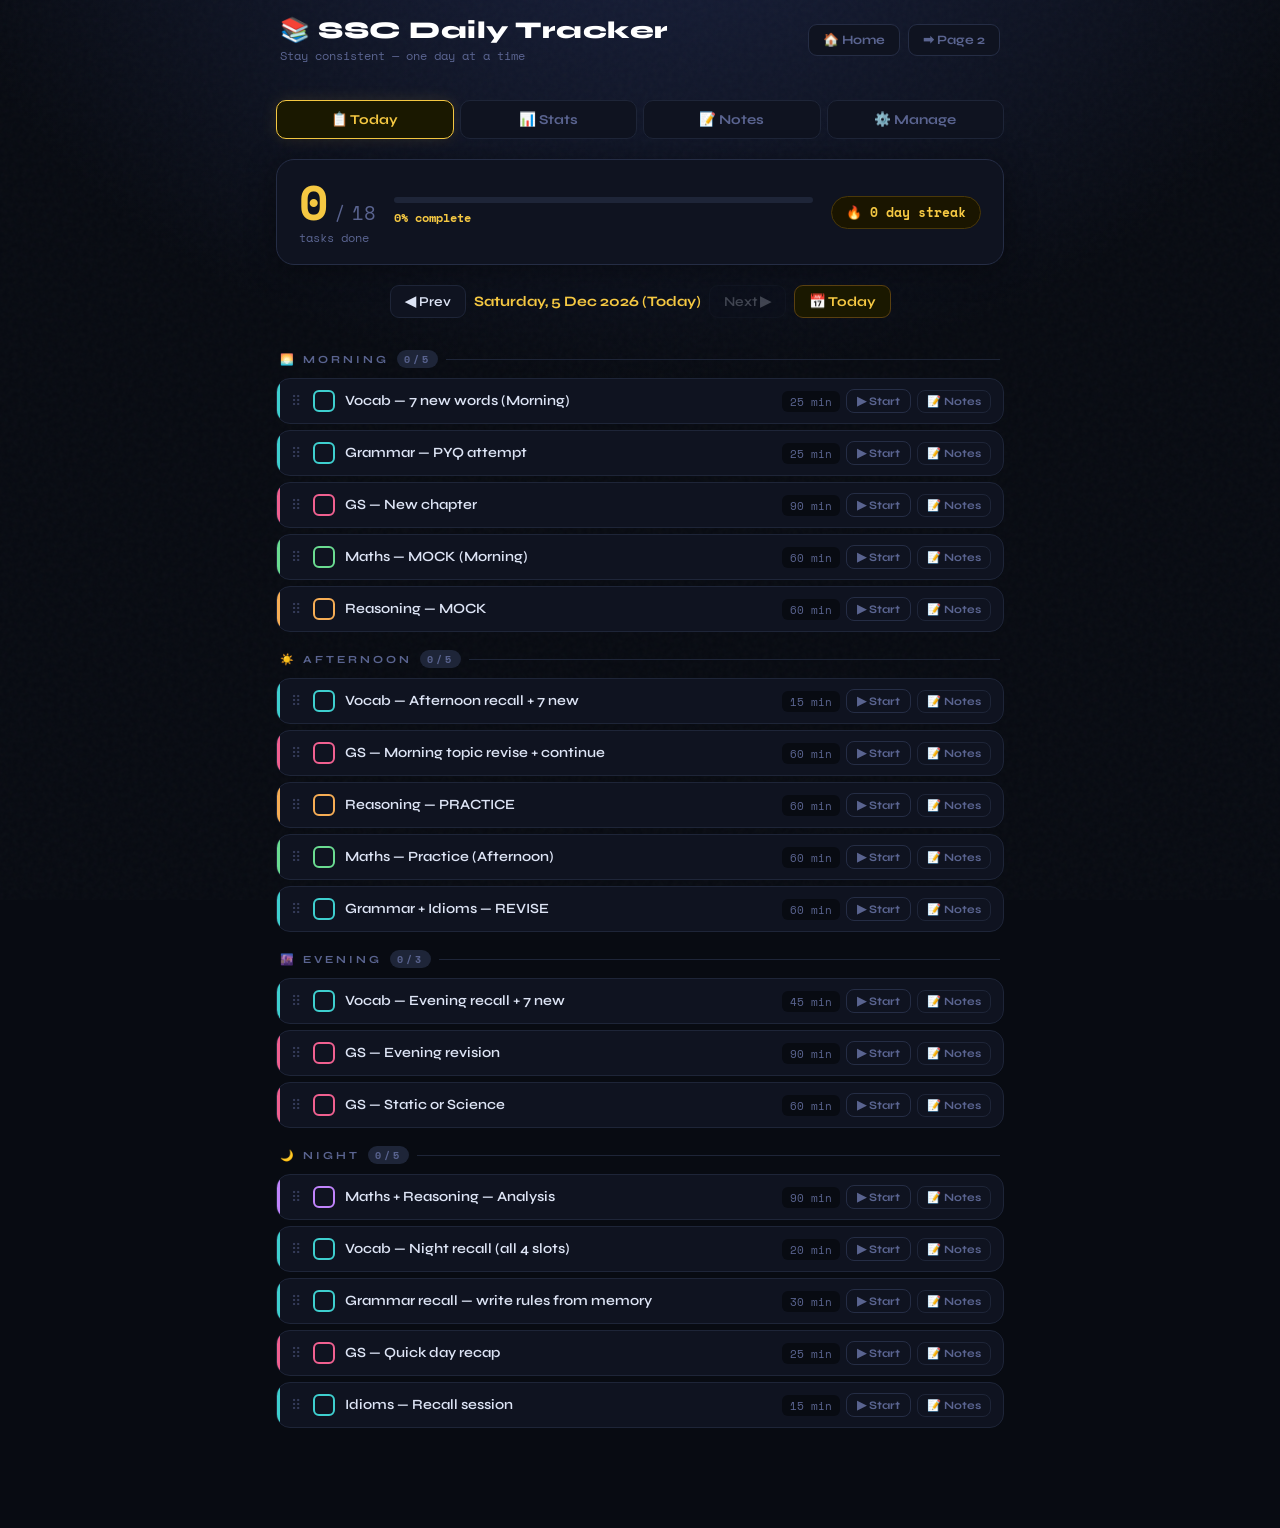
==== commit ccc316e2: "Update task names for Maths and Reasoning" ====
--- a/index2.html
+++ b/index2.html
@@ -582,12 +582,14 @@
   {id:'v1',  cat:'english',   sec:'subah',   name:'Vocab — 7 new words (Morning)',            dur:'25 min'},
   {id:'g1',  cat:'english',   sec:'subah',   name:'Grammar — PYQ attempt',                    dur:'25 min'},
   {id:'gs1', cat:'gs',        sec:'subah',   name:'GS — New chapter',                         dur:'90 min'},
-  {id:'m1',  cat:'maths',     sec:'subah',   name:'Maths — Practice (Morning)',               dur:'60 min'},
-  {id:'r1',  cat:'reasoning', sec:'subah',   name:'Reasoning — Practice',                     dur:'60 min'},
+  {id:'m1',  cat:'maths',     sec:'subah',   name:'Maths — MOCK (Morning)',               dur:'60 min'},
+  {id:'r1',  cat:'reasoning', sec:'subah',   name:'Reasoning — MOCK',                     dur:'60 min'},
   {id:'v2',  cat:'english',   sec:'dopahar', name:'Vocab — Afternoon recall + 7 new',         dur:'15 min'},
   {id:'gs2', cat:'gs',        sec:'dopahar', name:'GS — Morning topic revise + continue',     dur:'60 min'},
+    {id:'r2',  cat:'reasoning', sec:'dopahar',   name:'Reasoning — PRACTICE',                     dur:'60 min'},
+
   {id:'m2',  cat:'maths',     sec:'dopahar', name:'Maths — Practice (Afternoon)',             dur:'60 min'},
-  {id:'gi1', cat:'english',   sec:'dopahar', name:'Grammar + Idioms — Practice',              dur:'60 min'},
+  {id:'gi1', cat:'english',   sec:'dopahar', name:'Grammar + Idioms — REVISE',              dur:'60 min'},
   {id:'v3',  cat:'english',   sec:'shaam',   name:'Vocab — Evening recall + 7 new',           dur:'45 min'},
   {id:'gs3', cat:'gs',        sec:'shaam',   name:'GS — Evening revision',                    dur:'90 min'},
   {id:'gs4', cat:'gs',        sec:'shaam',   name:'GS — Static or Science',                   dur:'60 min'},
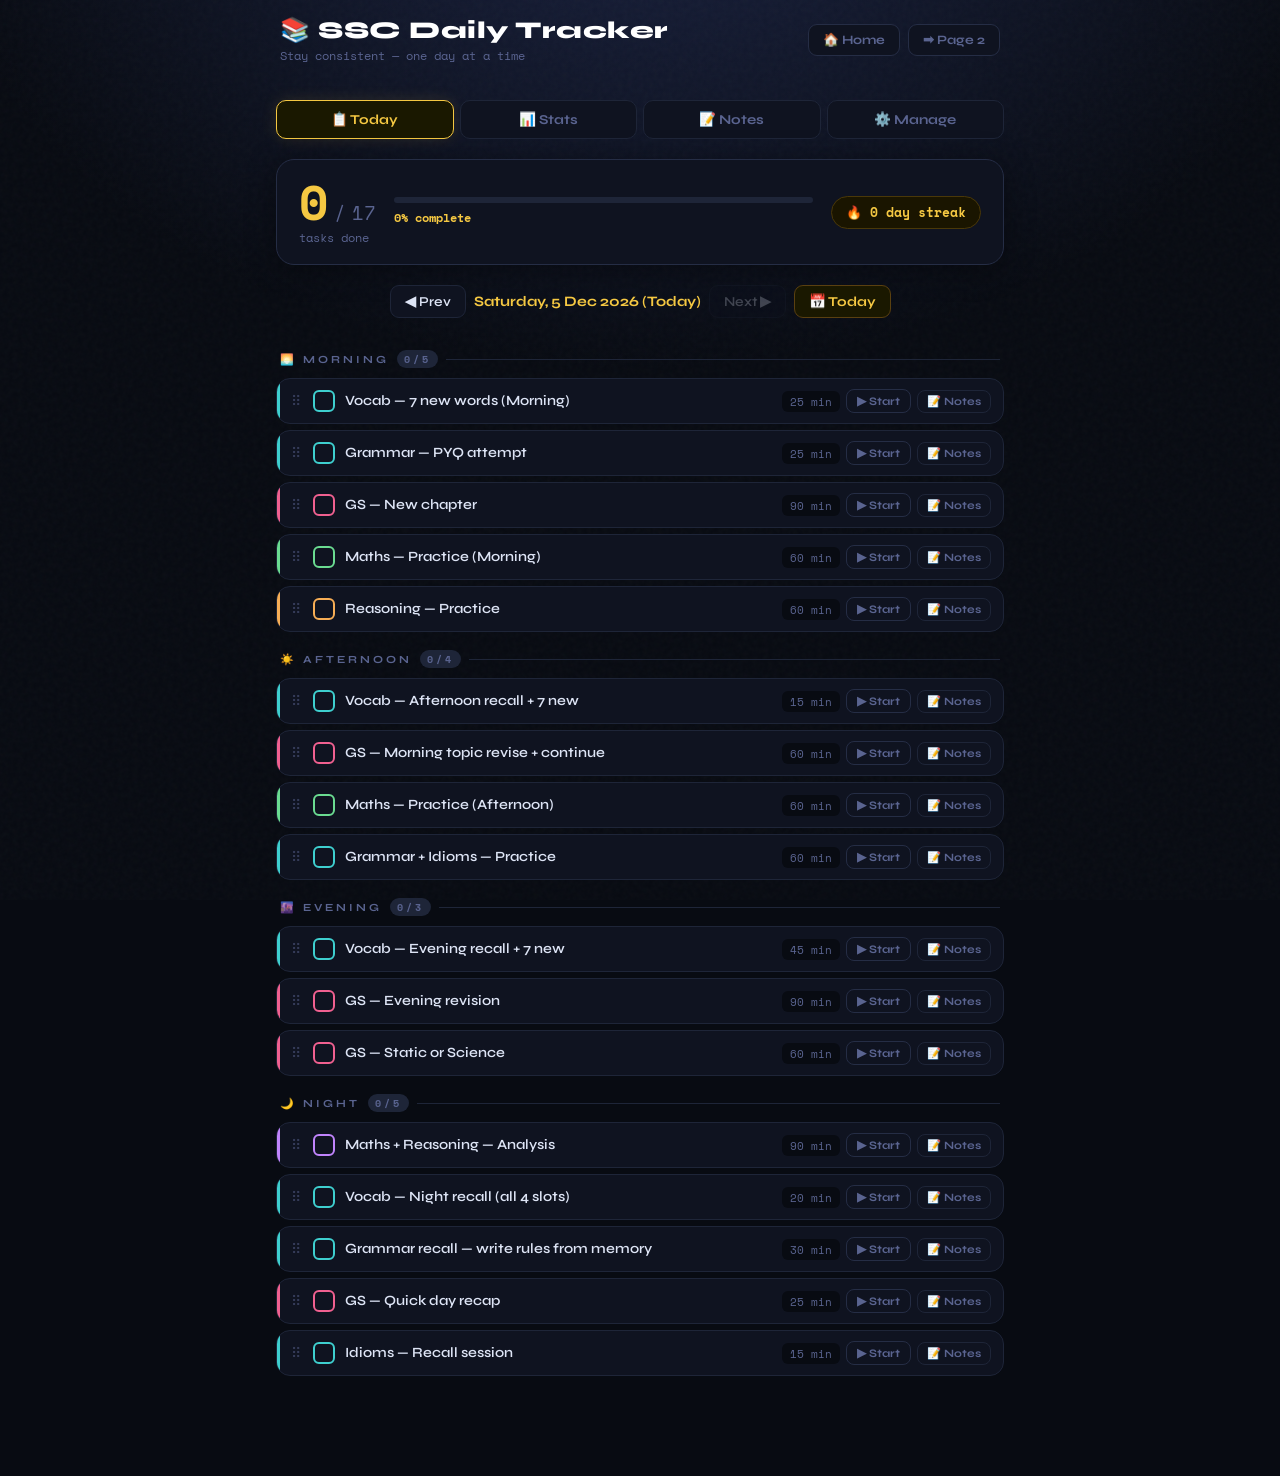
==== commit a9a93c85: "Implement inline editing for task management Added inline edit functionality for tasks with a new ed" ====
--- a/index2.html
+++ b/index2.html
@@ -217,6 +217,11 @@
   font-family:'Syne',sans-serif;transition:all 0.2s;}
 .notes-filter-btn:hover{border-color:var(--border2);color:var(--text);}
 .notes-filter-btn.active{background:#1a1800;border-color:var(--accent);color:var(--accent);}
+.bar-range-btn{background:var(--card2);border:1px solid var(--border);color:var(--muted);
+  padding:3px 10px;border-radius:7px;cursor:pointer;font-size:0.7rem;font-weight:700;
+  font-family:'Space Mono',monospace;transition:all 0.2s;}
+.bar-range-btn:hover{border-color:var(--border2);color:var(--text);}
+.bar-range-btn.active{background:#1a1800;border-color:var(--accent);color:var(--accent);}
 .notes-empty{text-align:center;color:var(--muted);font-family:'Space Mono',monospace;
   font-size:0.78rem;padding:24px 0;}
 
@@ -268,6 +273,35 @@
 .delete-btn{background:transparent;border:1px solid transparent;color:#604040;cursor:pointer;
   font-size:0.9rem;padding:3px 7px;border-radius:6px;transition:all 0.2s;flex-shrink:0;}
 .delete-btn:hover{color:#f06060;border-color:#602020;background:#1a0808;}
+.edit-btn{background:transparent;border:1px solid var(--border);color:var(--muted);cursor:pointer;
+  font-size:0.75rem;padding:4px 10px;border-radius:6px;transition:all 0.2s;flex-shrink:0;
+  font-family:'Syne',sans-serif;font-weight:700;}
+.edit-btn:hover{color:var(--accent2);border-color:var(--accent2);background:rgba(62,207,207,0.06);}
+.edit-btn.active{color:var(--accent2);border-color:var(--accent2);background:rgba(62,207,207,0.08);}
+
+/* INLINE EDIT PANEL */
+.edit-panel{display:none;background:#09111e;border:1px solid var(--border2);border-top:none;
+  border-radius:0 0 10px 10px;padding:14px;margin-top:-6px;margin-bottom:6px;}
+.edit-panel.open{display:block;animation:notesSlideDown 0.18s ease;}
+.edit-panel-grid{display:grid;grid-template-columns:1fr 1fr;gap:8px;margin-bottom:10px;}
+.edit-panel input,.edit-panel select{
+  background:var(--bg);border:1px solid var(--border2);color:var(--text);
+  padding:8px 10px;border-radius:8px;font-family:'Syne',sans-serif;font-size:0.82rem;
+  outline:none;transition:border 0.2s;width:100%;}
+.edit-panel input:focus,.edit-panel select:focus{border-color:var(--accent2);}
+.edit-panel input::placeholder{color:var(--muted);}
+.edit-name-input{grid-column:1/-1;}
+.edit-actions{display:flex;gap:8px;justify-content:flex-end;}
+.edit-save-btn{background:var(--accent2);border:none;color:#000;padding:7px 18px;border-radius:8px;
+  cursor:pointer;font-family:'Syne',sans-serif;font-weight:800;font-size:0.78rem;transition:all 0.2s;}
+.edit-save-btn:hover{background:#4fe0e0;}
+.edit-cancel-btn{background:transparent;border:1px solid var(--border2);color:var(--muted);
+  padding:7px 14px;border-radius:8px;cursor:pointer;font-family:'Syne',sans-serif;
+  font-size:0.78rem;font-weight:700;transition:all 0.2s;}
+.edit-cancel-btn:hover{border-color:var(--muted);color:var(--text);}
+.manage-task-wrap{display:flex;flex-direction:column;}
+.manage-task-wrap .manage-task-row{border-radius:10px;margin-bottom:0;}
+.manage-task-wrap.editing .manage-task-row{border-radius:10px 10px 0 0;border-bottom-color:var(--border2);}
 .add-form{background:var(--card);border:1px solid var(--border);border-radius:14px;padding:16px;
   display:flex;flex-direction:column;gap:10px;}
 .add-form input,.add-form select{background:var(--bg);border:1px solid var(--border2);color:var(--text);
@@ -481,7 +515,14 @@
     </div>
   </div>
   <div class="analytics-card">
-    <h3>// Daily Score — Last 30 Days</h3>
+    <h3 style="display:flex;align-items:center;justify-content:space-between;flex-wrap:wrap;gap:8px;">
+      <span>// Daily Score</span>
+      <div style="display:flex;gap:6px;">
+        <button onclick="setBarRange(30)" id="barBtn30" class="bar-range-btn active">30D</button>
+        <button onclick="setBarRange(90)" id="barBtn90" class="bar-range-btn">90D</button>
+        <button onclick="setBarRange(0)" id="barBtnAll" class="bar-range-btn">All</button>
+      </div>
+    </h3>
     <div class="bar-chart" id="barChart"></div>
   </div>
 </div>
@@ -582,14 +623,12 @@
   {id:'v1',  cat:'english',   sec:'subah',   name:'Vocab — 7 new words (Morning)',            dur:'25 min'},
   {id:'g1',  cat:'english',   sec:'subah',   name:'Grammar — PYQ attempt',                    dur:'25 min'},
   {id:'gs1', cat:'gs',        sec:'subah',   name:'GS — New chapter',                         dur:'90 min'},
-  {id:'m1',  cat:'maths',     sec:'subah',   name:'Maths — MOCK (Morning)',               dur:'60 min'},
-  {id:'r1',  cat:'reasoning', sec:'subah',   name:'Reasoning — MOCK',                     dur:'60 min'},
+  {id:'m1',  cat:'maths',     sec:'subah',   name:'Maths — Practice (Morning)',               dur:'60 min'},
+  {id:'r1',  cat:'reasoning', sec:'subah',   name:'Reasoning — Practice',                     dur:'60 min'},
   {id:'v2',  cat:'english',   sec:'dopahar', name:'Vocab — Afternoon recall + 7 new',         dur:'15 min'},
   {id:'gs2', cat:'gs',        sec:'dopahar', name:'GS — Morning topic revise + continue',     dur:'60 min'},
-    {id:'r2',  cat:'reasoning', sec:'dopahar',   name:'Reasoning — PRACTICE',                     dur:'60 min'},
-
   {id:'m2',  cat:'maths',     sec:'dopahar', name:'Maths — Practice (Afternoon)',             dur:'60 min'},
-  {id:'gi1', cat:'english',   sec:'dopahar', name:'Grammar + Idioms — REVISE',              dur:'60 min'},
+  {id:'gi1', cat:'english',   sec:'dopahar', name:'Grammar + Idioms — Practice',              dur:'60 min'},
   {id:'v3',  cat:'english',   sec:'shaam',   name:'Vocab — Evening recall + 7 new',           dur:'45 min'},
   {id:'gs3', cat:'gs',        sec:'shaam',   name:'GS — Evening revision',                    dur:'90 min'},
   {id:'gs4', cat:'gs',        sec:'shaam',   name:'GS — Static or Science',                   dur:'60 min'},
@@ -631,6 +670,7 @@
 function save(){localStorage.setItem('ssc_v5',JSON.stringify(store));}
 function dayData(k){if(!store.days[k])store.days[k]={};return store.days[k];}
 function calcScore(k){const d=dayData(k);return store.tasks.filter(t=>d[t.id]).length;}
+function localDateKey(dt){return dt.getFullYear()+'-'+String(dt.getMonth()+1).padStart(2,'0')+'-'+String(dt.getDate()).padStart(2,'0');}
 function calcMax(){return store.tasks.length;}
 function calcStreak(){
   let s=0,k=todayKey();
@@ -1322,7 +1362,19 @@
   const score=calcScore(currentKey);
   const total=calcMax();
   const pct=total?Math.round(score/total*100):0;
-  document.getElementById('todayScore').textContent=score;
+  const scoreEl=document.getElementById('todayScore');
+  const prevScore=parseInt(scoreEl.textContent)||0;
+  scoreEl.textContent=score;
+  if(score!==prevScore){
+    scoreEl.style.transition='none';
+    scoreEl.style.transform='scale(1.3)';
+    scoreEl.style.color=score>prevScore?'#6adb91':'var(--accent)';
+    setTimeout(()=>{
+      scoreEl.style.transition='all 0.35s cubic-bezier(0.34,1.56,0.64,1)';
+      scoreEl.style.transform='scale(1)';
+      scoreEl.style.color='var(--accent)';
+    },10);
+  }
   document.getElementById('scoreTotal').textContent=total;
   document.getElementById('progressFill').style.width=pct+'%';
   document.getElementById('progressPct').textContent=pct+'% complete';
@@ -1541,8 +1593,8 @@
 
   const cells=[];
   const cur=new Date(start);
-  while(cur<=end){cells.push(cur.toISOString().slice(0,10));cur.setDate(cur.getDate()+1);}
-  while(cur.getDay()!==0){cells.push(cur.toISOString().slice(0,10));cur.setDate(cur.getDate()+1);}
+  while(cur<=end){cells.push(localDateKey(cur));cur.setDate(cur.getDate()+1);}
+  while(cur.getDay()!==0){cells.push(localDateKey(cur));cur.setDate(cur.getDate()+1);}
 
   const totalWeeks = cells.length / 7;
   let lastM = -1;
@@ -1569,17 +1621,40 @@
     calGrid.appendChild(cell);
   });
 
+  renderBarChart();
+}
+
+let barRange = 30; // default 30 days
+function setBarRange(n){
+  barRange = n;
+  document.querySelectorAll('.bar-range-btn').forEach(b=>b.classList.remove('active'));
+  const map = {30:'barBtn30',90:'barBtn90',0:'barBtnAll'};
+  const el = document.getElementById(map[n]);
+  if(el) el.classList.add('active');
+  renderBarChart();
+}
+
+function renderBarChart(){
+  const max=calcMax();
   const barChart=document.getElementById('barChart');
+  if(!barChart) return;
   barChart.innerHTML='';
   const today=new Date(todayKey()+'T00:00:00');
-  let firstKey = keys.length ? keys[0] : addDays(todayKey(), -29);
-  const firstDate = new Date(firstKey+'T00:00:00');
-  const diffDays = Math.round((today - firstDate)/(1000*60*60*24));
-  const barDays = Math.max(diffDays, 0);
+  const keys=Object.keys(store.days).sort();
+  let barDays;
+  if(barRange===0){
+    // All time
+    let firstKey = keys.length ? keys[0] : addDays(todayKey(),-29);
+    const firstDate = new Date(firstKey+'T00:00:00');
+    const diffDays = Math.round((today - firstDate)/(1000*60*60*24));
+    barDays = Math.max(diffDays, 29);
+  } else {
+    barDays = barRange - 1;
+  }
 
   for(let i=barDays;i>=0;i--){
     const d=new Date(today);d.setDate(d.getDate()-i);
-    const dk=d.toISOString().slice(0,10);
+    const dk=localDateKey(d);
     const s=calcScore(dk);
     const h=max?Math.max(4,Math.round((s/max)*110)):4;
     const isT=dk===todayKey();
@@ -1591,6 +1666,7 @@
     bar.style.background=isT?'var(--accent)':barColor(s,max);
     if(isT)bar.style.boxShadow='0 0 10px var(--accent)';
     bar.setAttribute('data-tip',`${shortDate(dk)}: ${s}/${max}`);
+    bar.addEventListener('click',()=>{currentKey=dk;switchTab('today');});
     const lbl2=document.createElement('div');
     lbl2.className='bar-label';
     lbl2.style.color=isT?'var(--accent)':'var(--muted)';
@@ -1612,6 +1688,9 @@
   const list=document.getElementById('manageTaskList');
   list.innerHTML='';
   const catLabels={english:'English',gs:'GS',maths:'Maths',reasoning:'Reasoning',analysis:'Analysis'};
+  const catOptions=Object.keys(catLabels).map(v=>`<option value="${v}">${catLabels[v]}</option>`).join('');
+  const secOptions=SECTIONS.map(s=>`<option value="${s.key}">${s.label}</option>`).join('');
+
   SECTIONS.forEach(sec=>{
     const tasks=store.tasks.filter(t=>t.sec===sec.key);
     if(!tasks.length)return;
@@ -1619,25 +1698,103 @@
     hdr.style.cssText='font-size:0.68rem;letter-spacing:3px;text-transform:uppercase;color:var(--muted);padding:10px 0 5px;font-weight:700;font-family:"Space Mono",monospace;';
     hdr.textContent=sec.label;
     list.appendChild(hdr);
+
     tasks.forEach(task=>{
+      // Outer wrapper
+      const wrap=document.createElement('div');
+      wrap.className='manage-task-wrap';
+      wrap.style.marginBottom='6px';
+
+      // Row
       const row=document.createElement('div');
       row.className='manage-task-row';
+      row.style.marginBottom='0';
+
       const dot=document.createElement('div');
       dot.style.cssText=`width:8px;height:8px;border-radius:50%;flex-shrink:0;background:var(--${task.cat});`;
+
       const nm=document.createElement('div');
-      nm.style.cssText='flex:1;font-size:0.85rem;font-weight:600;';
+      nm.style.cssText='flex:1;font-size:0.85rem;font-weight:600;min-width:0;overflow:hidden;text-overflow:ellipsis;white-space:nowrap;';
       nm.textContent=task.name;
+
       const dur=document.createElement('div');
       dur.className='task-dur-badge';
       dur.textContent=task.dur;
+
       const badge=document.createElement('span');
       badge.className=`cat-badge cat-${task.cat}`;
       badge.textContent=catLabels[task.cat];
+
+      const editBtn=document.createElement('button');
+      editBtn.className='edit-btn';
+      editBtn.textContent='✏ Edit';
+
       const del=document.createElement('button');
-      del.className='delete-btn';del.textContent='✕';
+      del.className='delete-btn';
+      del.textContent='✕';
       del.addEventListener('click',()=>deleteTask(task.id));
-      row.append(dot,nm,dur,badge,del);
-      list.appendChild(row);
+
+      row.append(dot,nm,dur,badge,editBtn,del);
+
+      // Inline edit panel
+      const editPanel=document.createElement('div');
+      editPanel.className='edit-panel';
+      editPanel.innerHTML=`
+        <div class="edit-panel-grid">
+          <input class="edit-name-input" type="text" placeholder="Task name" value="${task.name.replace(/"/g,'&quot;')}" />
+          <input type="text" placeholder="Duration (e.g. 25 min)" value="${task.dur==='—'?'':task.dur}" />
+          <select class="edit-cat-sel">${catOptions.replace(`value="${task.cat}"`,`value="${task.cat}" selected`)}</select>
+          <select class="edit-sec-sel">${secOptions.replace(`value="${task.sec}"`,`value="${task.sec}" selected`)}</select>
+        </div>
+        <div class="edit-actions">
+          <button class="edit-cancel-btn">Cancel</button>
+          <button class="edit-save-btn">💾 Save</button>
+        </div>
+      `;
+
+      // Toggle edit panel
+      editBtn.addEventListener('click',()=>{
+        const isOpen=editPanel.classList.contains('open');
+        // Close all other edit panels first
+        document.querySelectorAll('.edit-panel.open').forEach(p=>{
+          p.classList.remove('open');
+          const w=p.closest('.manage-task-wrap');
+          if(w) w.classList.remove('editing');
+          const eb=w&&w.querySelector('.edit-btn');
+          if(eb){eb.classList.remove('active');eb.textContent='✏ Edit';}
+        });
+        if(!isOpen){
+          editPanel.classList.add('open');
+          wrap.classList.add('editing');
+          editBtn.classList.add('active');
+          editBtn.textContent='✕ Close';
+          editPanel.querySelector('.edit-name-input').focus();
+        }
+      });
+
+      // Cancel
+      editPanel.querySelector('.edit-cancel-btn').addEventListener('click',()=>{
+        editPanel.classList.remove('open');
+        wrap.classList.remove('editing');
+        editBtn.classList.remove('active');
+        editBtn.textContent='✏ Edit';
+      });
+
+      // Save
+      editPanel.querySelector('.edit-save-btn').addEventListener('click',()=>{
+        const newName=editPanel.querySelector('.edit-name-input').value.trim();
+        if(!newName){showToast('⚠ Name cannot be empty!','warn');return;}
+        const newDur=editPanel.querySelectorAll('input')[1].value.trim()||'—';
+        const newCat=editPanel.querySelector('.edit-cat-sel').value;
+        const newSec=editPanel.querySelector('.edit-sec-sel').value;
+        const t=store.tasks.find(x=>x.id===task.id);
+        if(t){t.name=newName;t.dur=newDur;t.cat=newCat;t.sec=newSec;}
+        save();renderManage();renderToday();
+        showToast('✅ Task updated!');
+      });
+
+      wrap.append(row,editPanel);
+      list.appendChild(wrap);
     });
   });
 }
